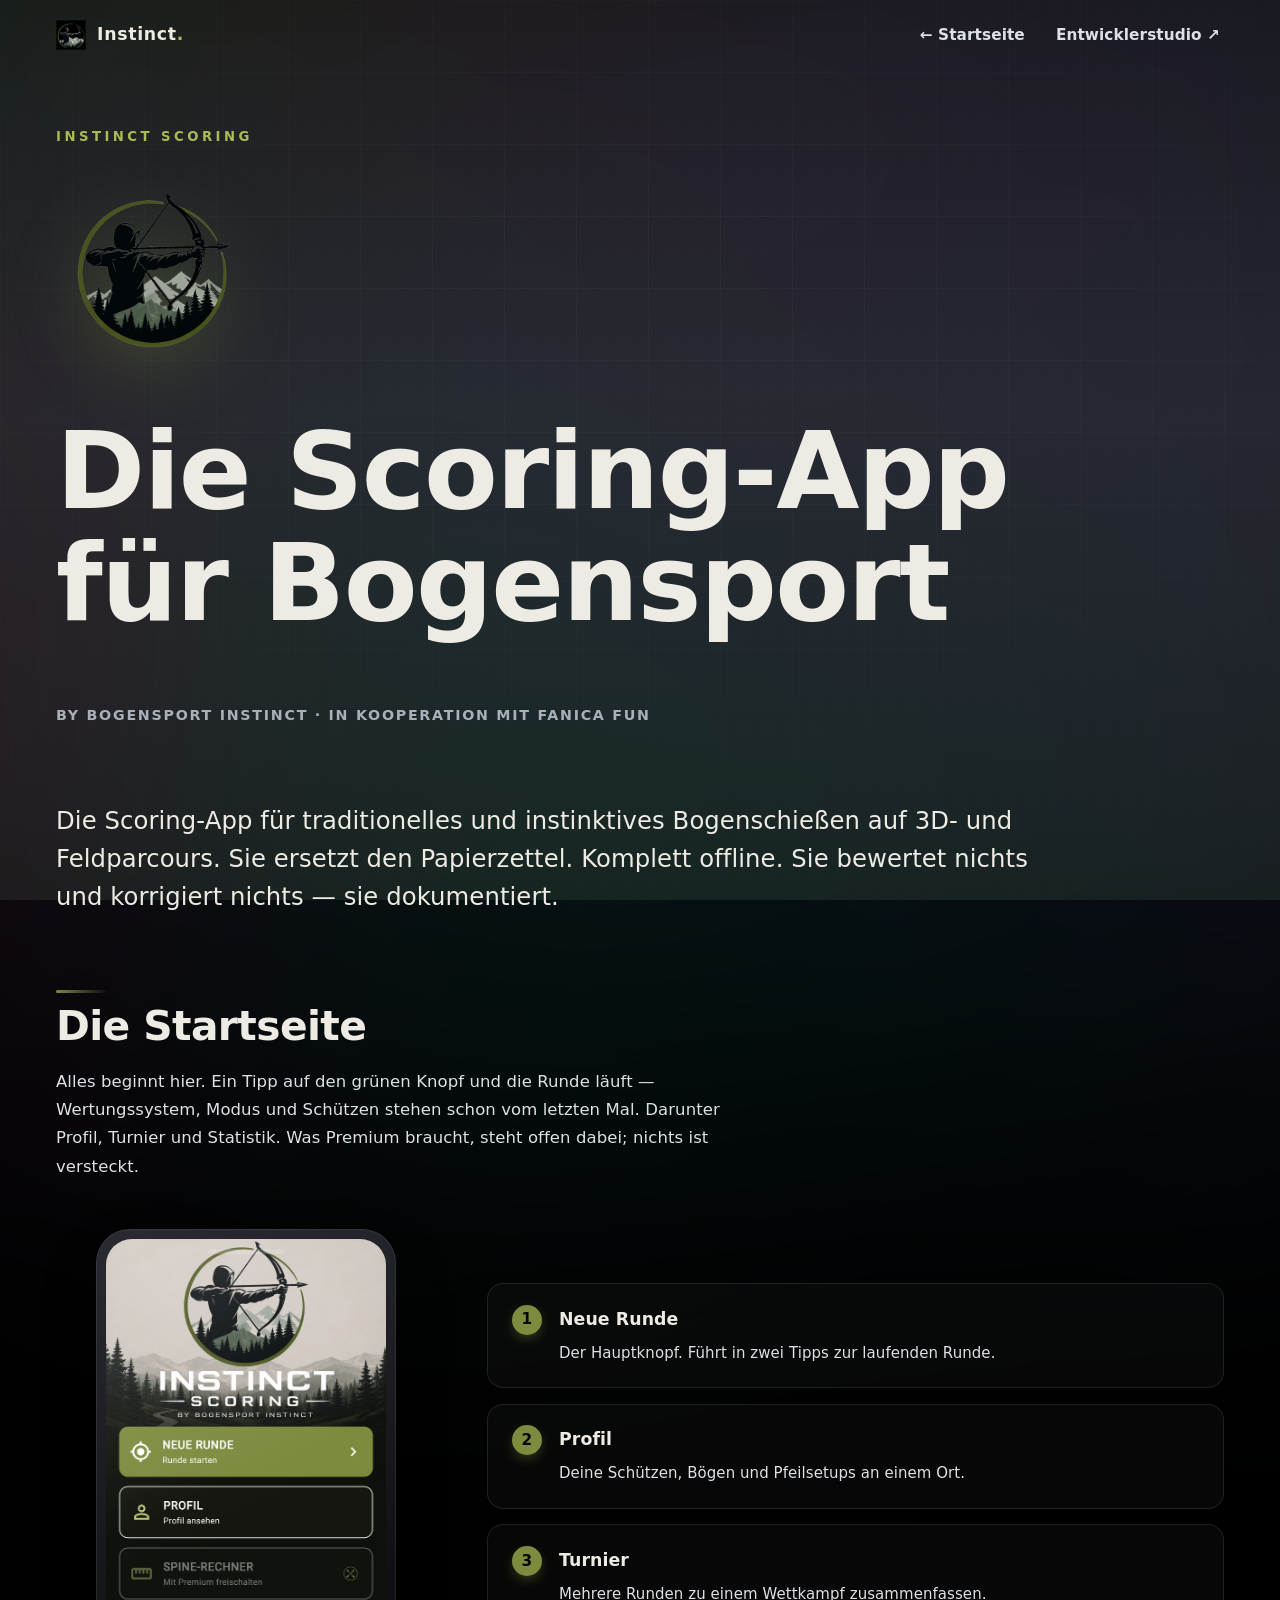
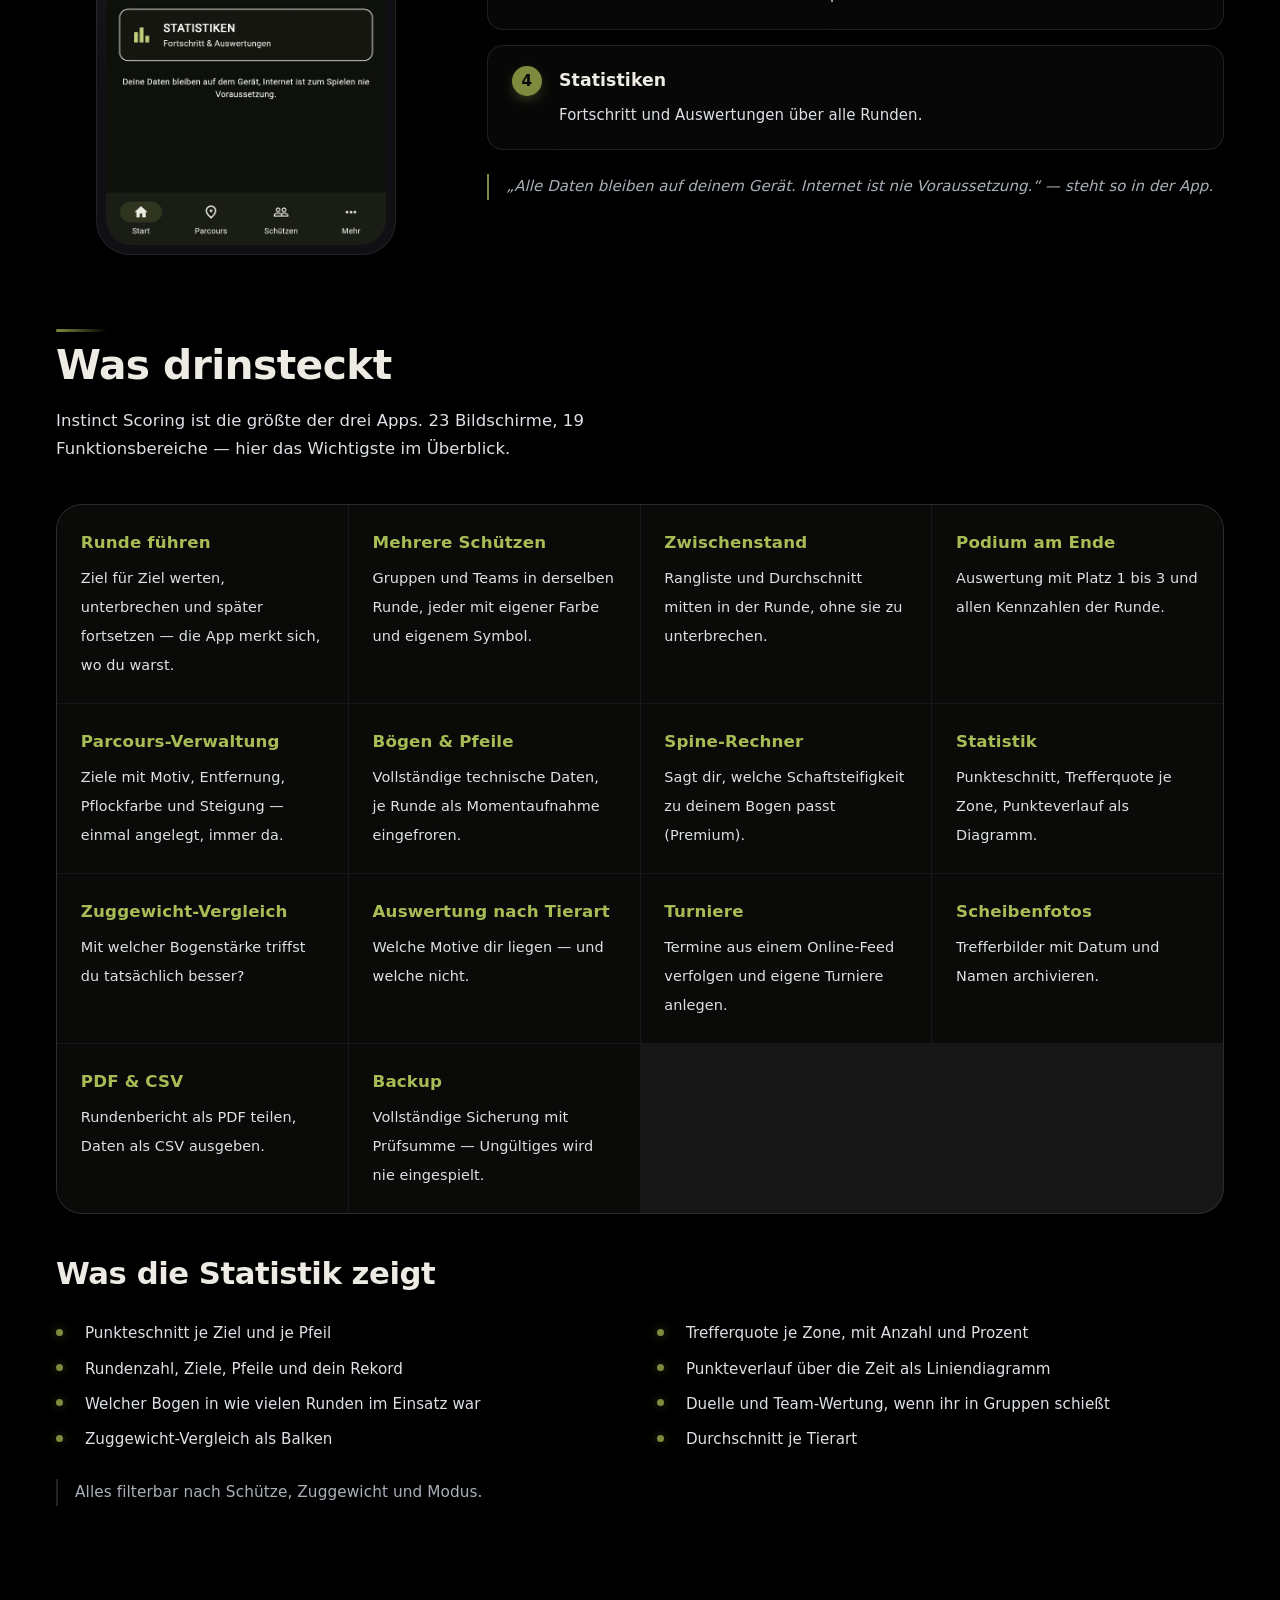
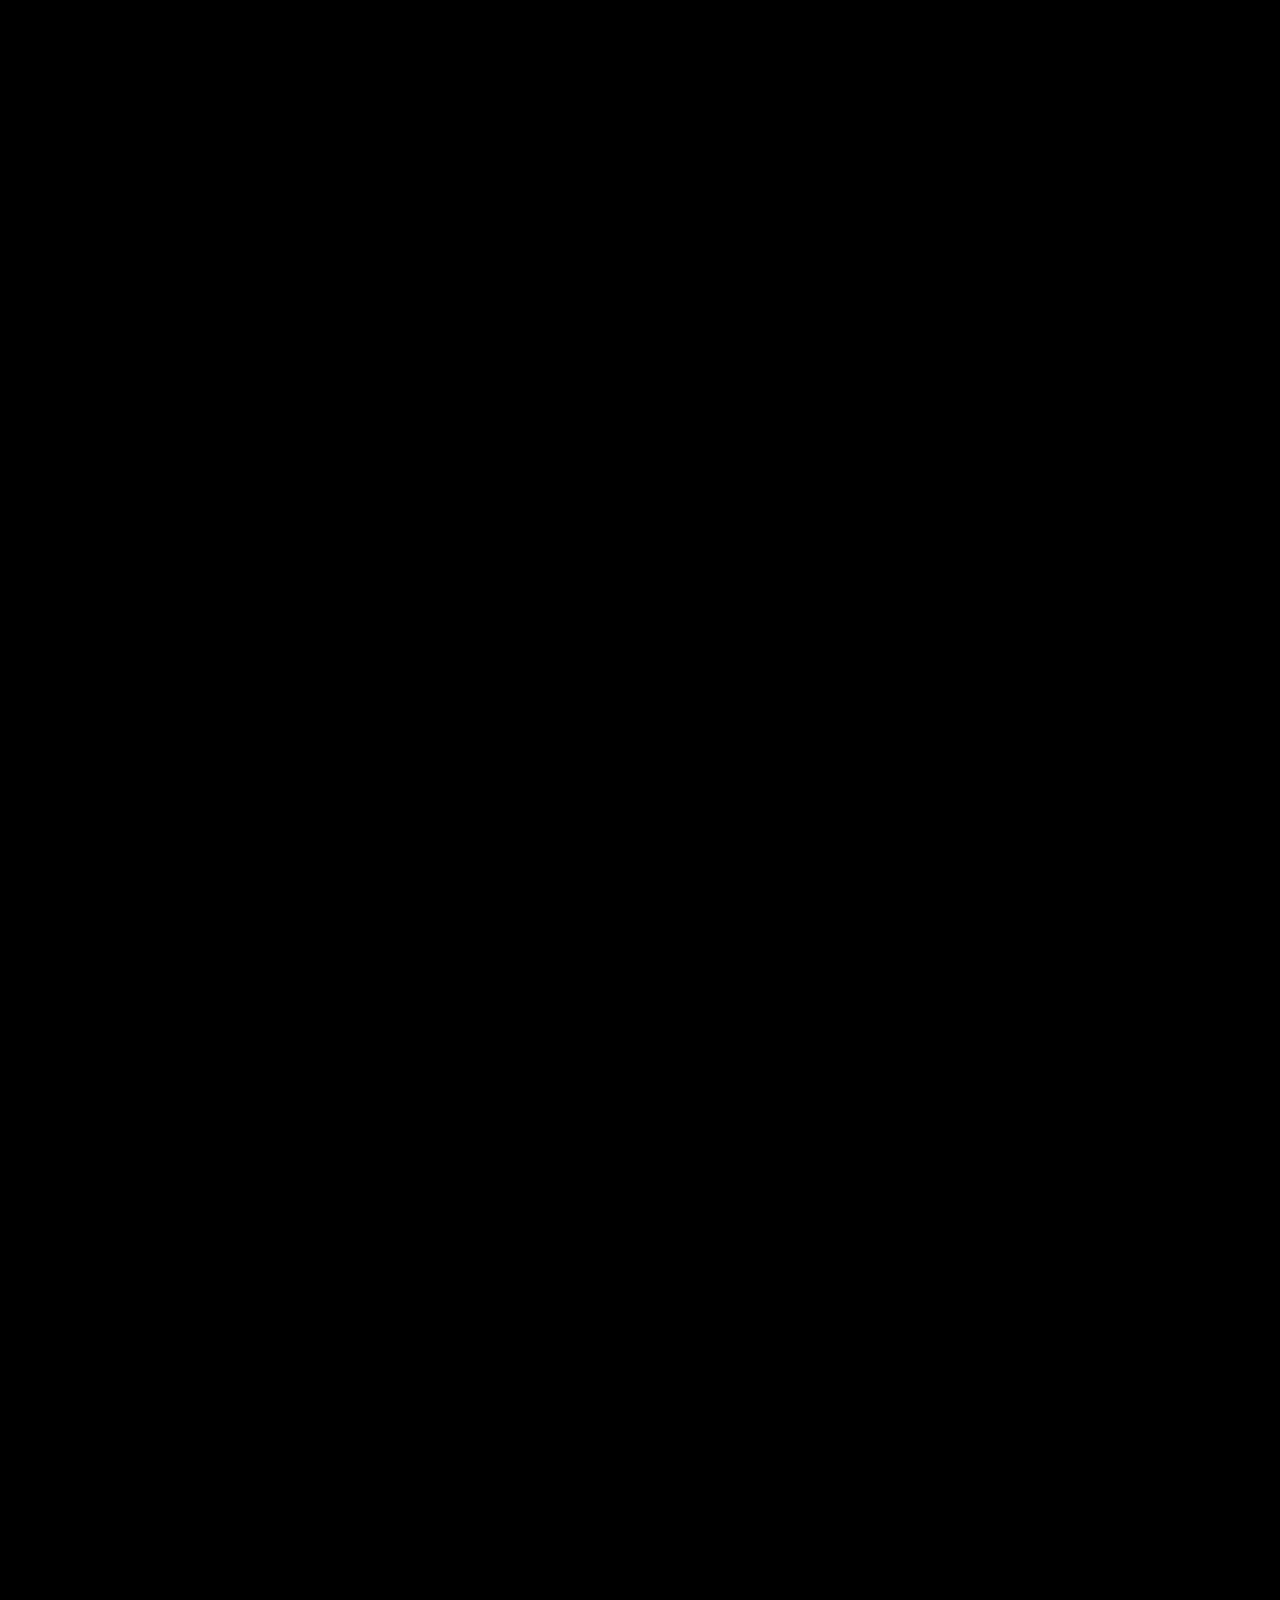
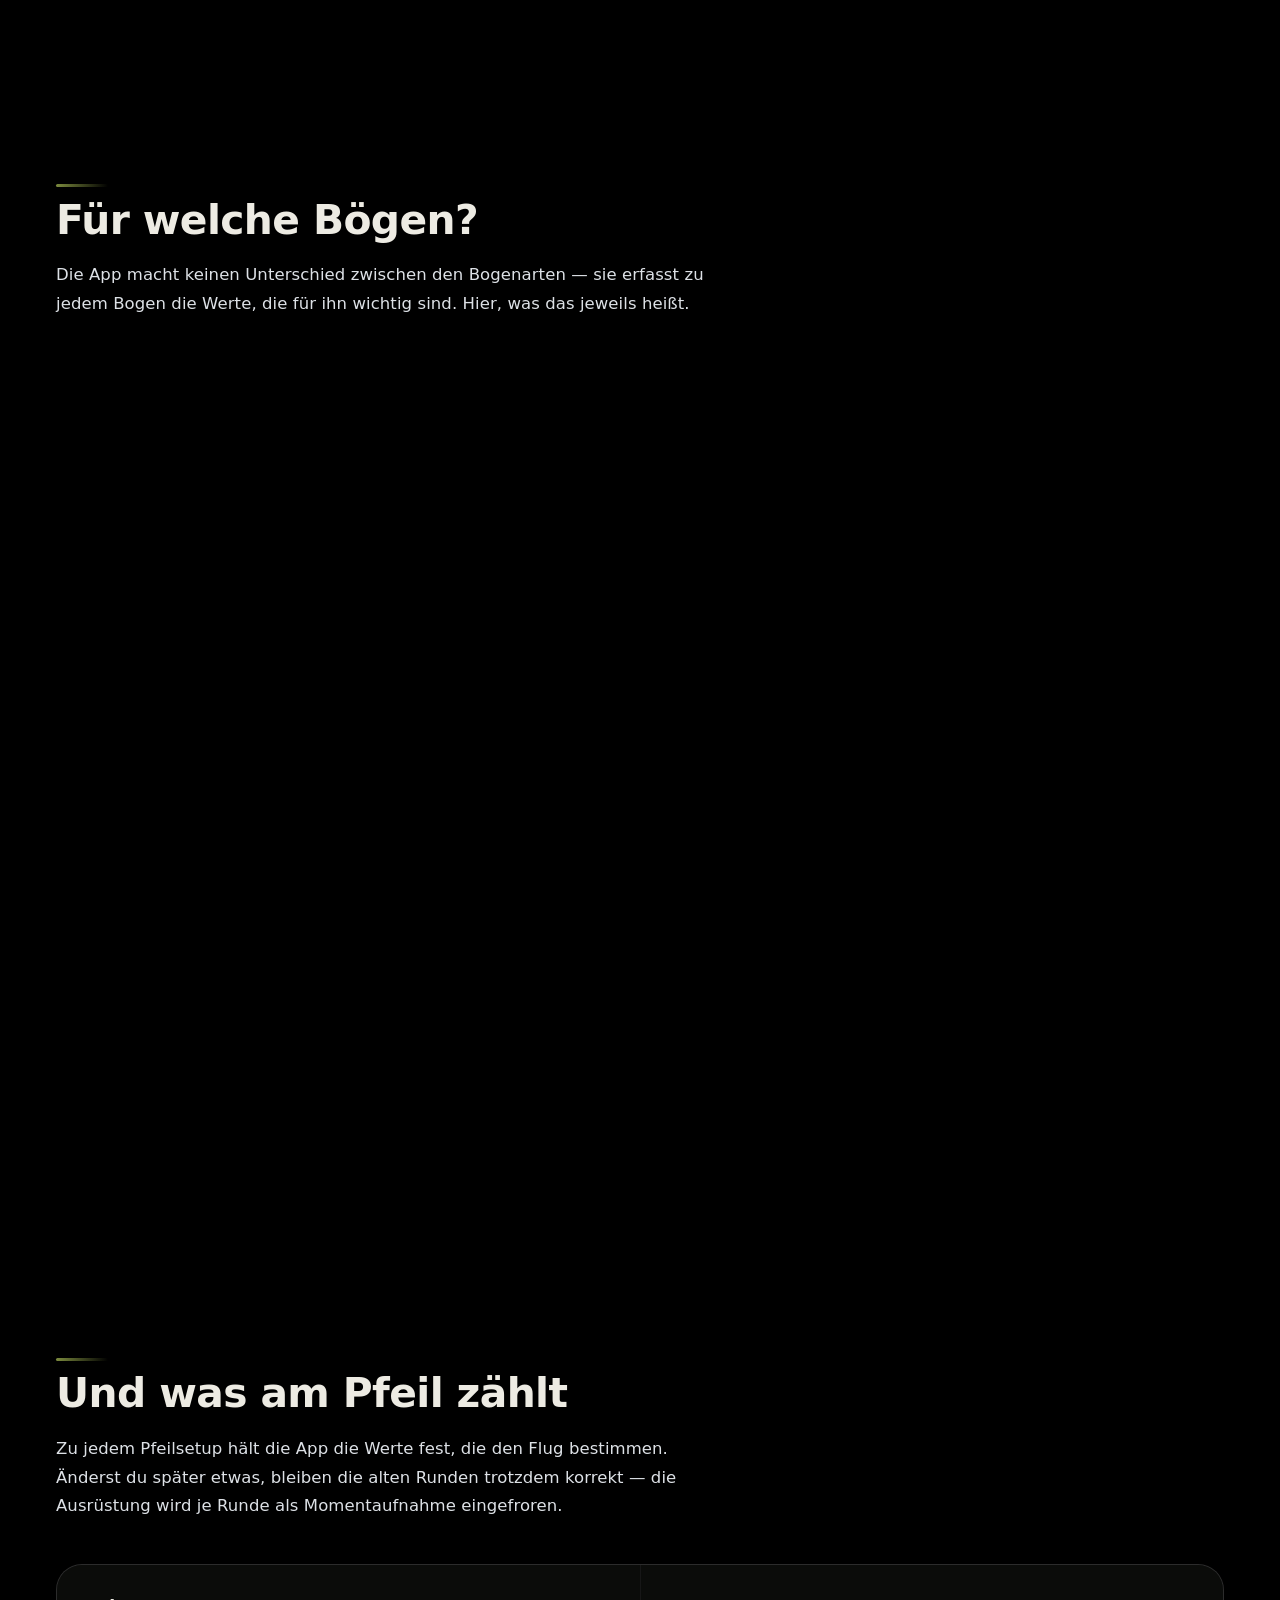
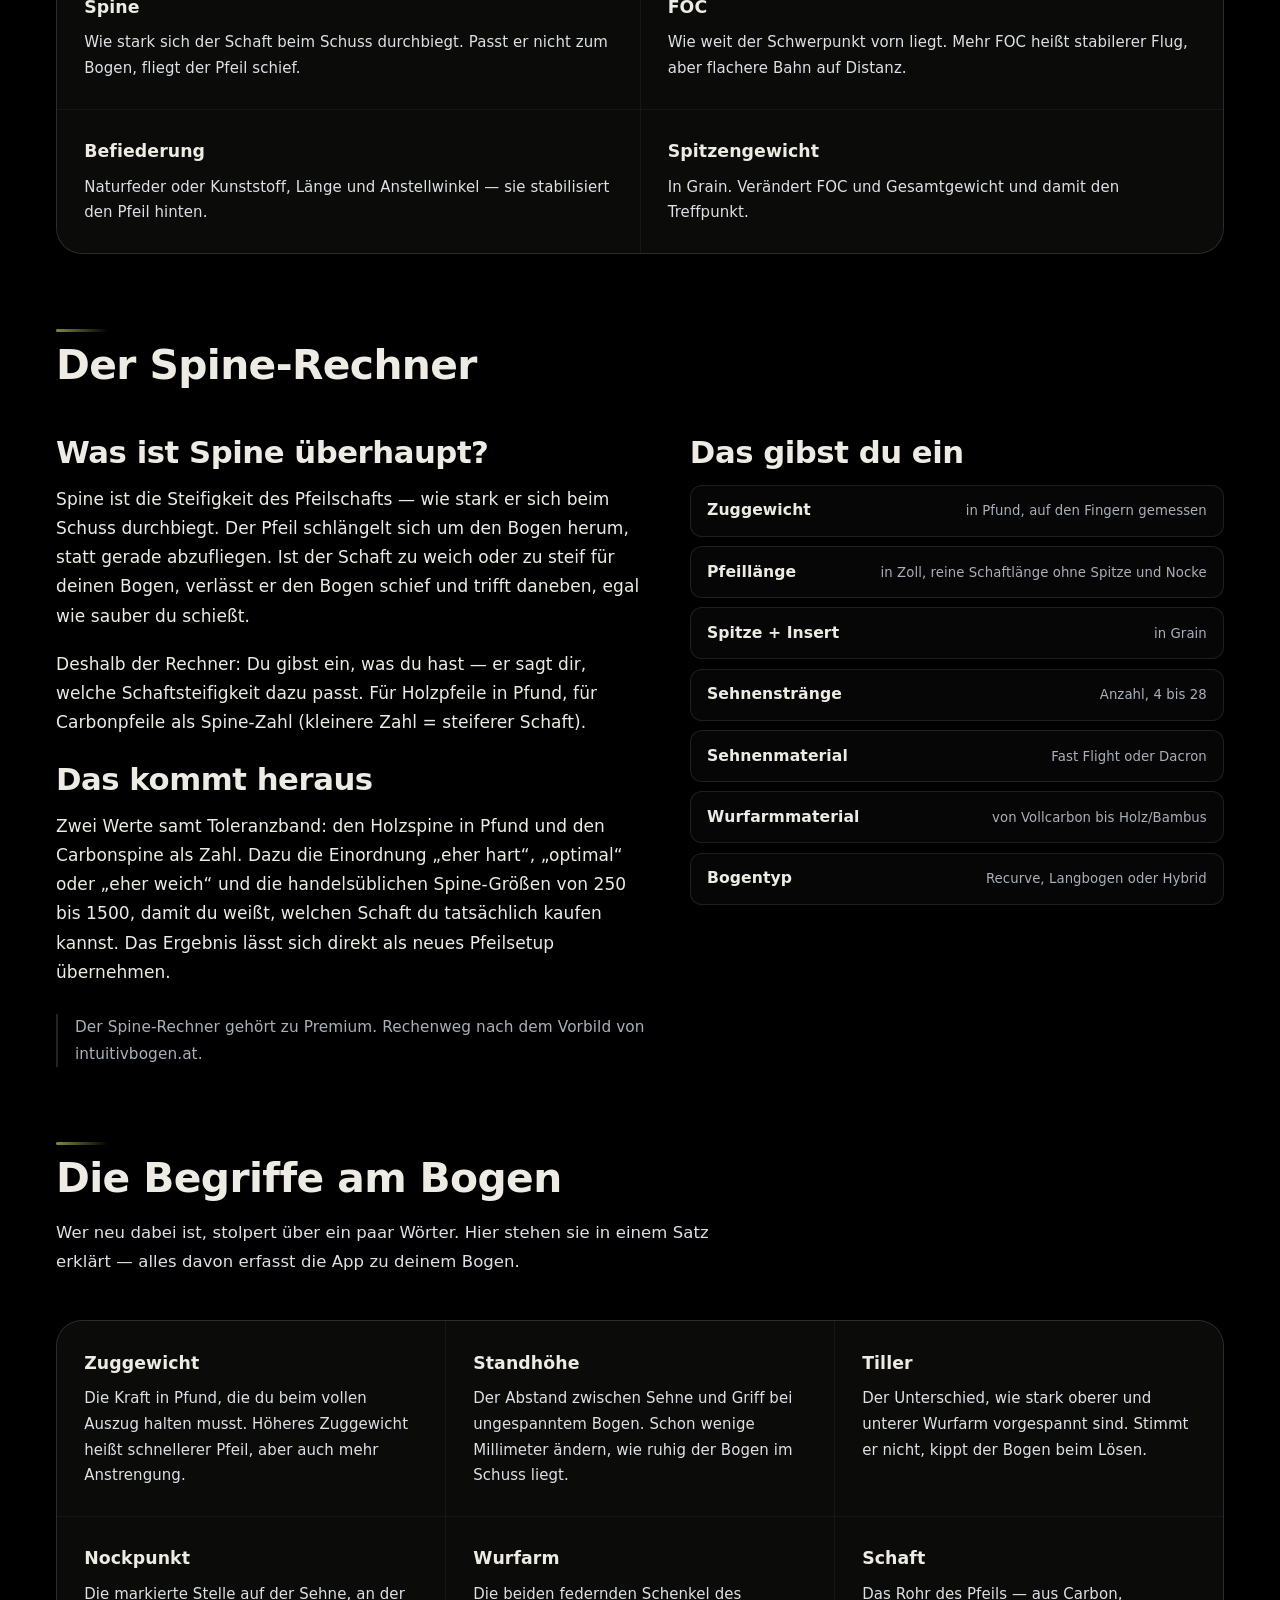
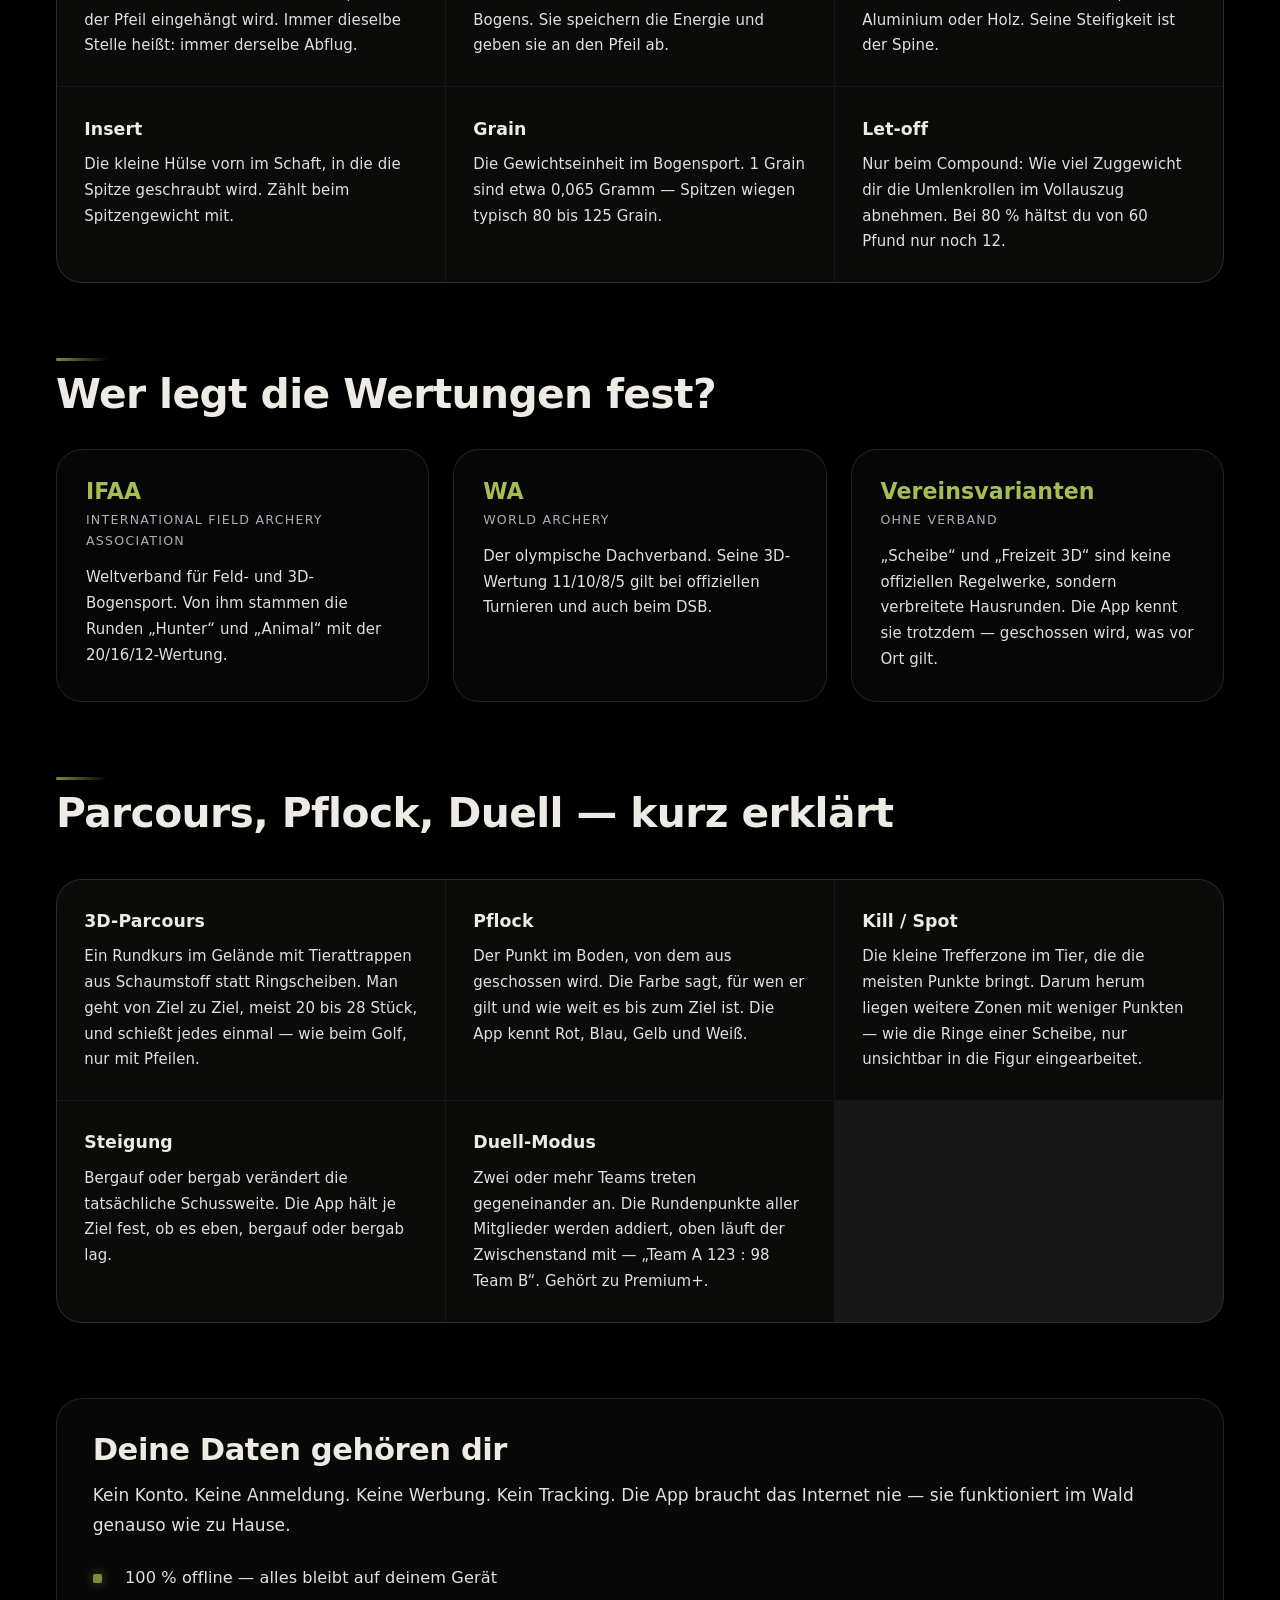
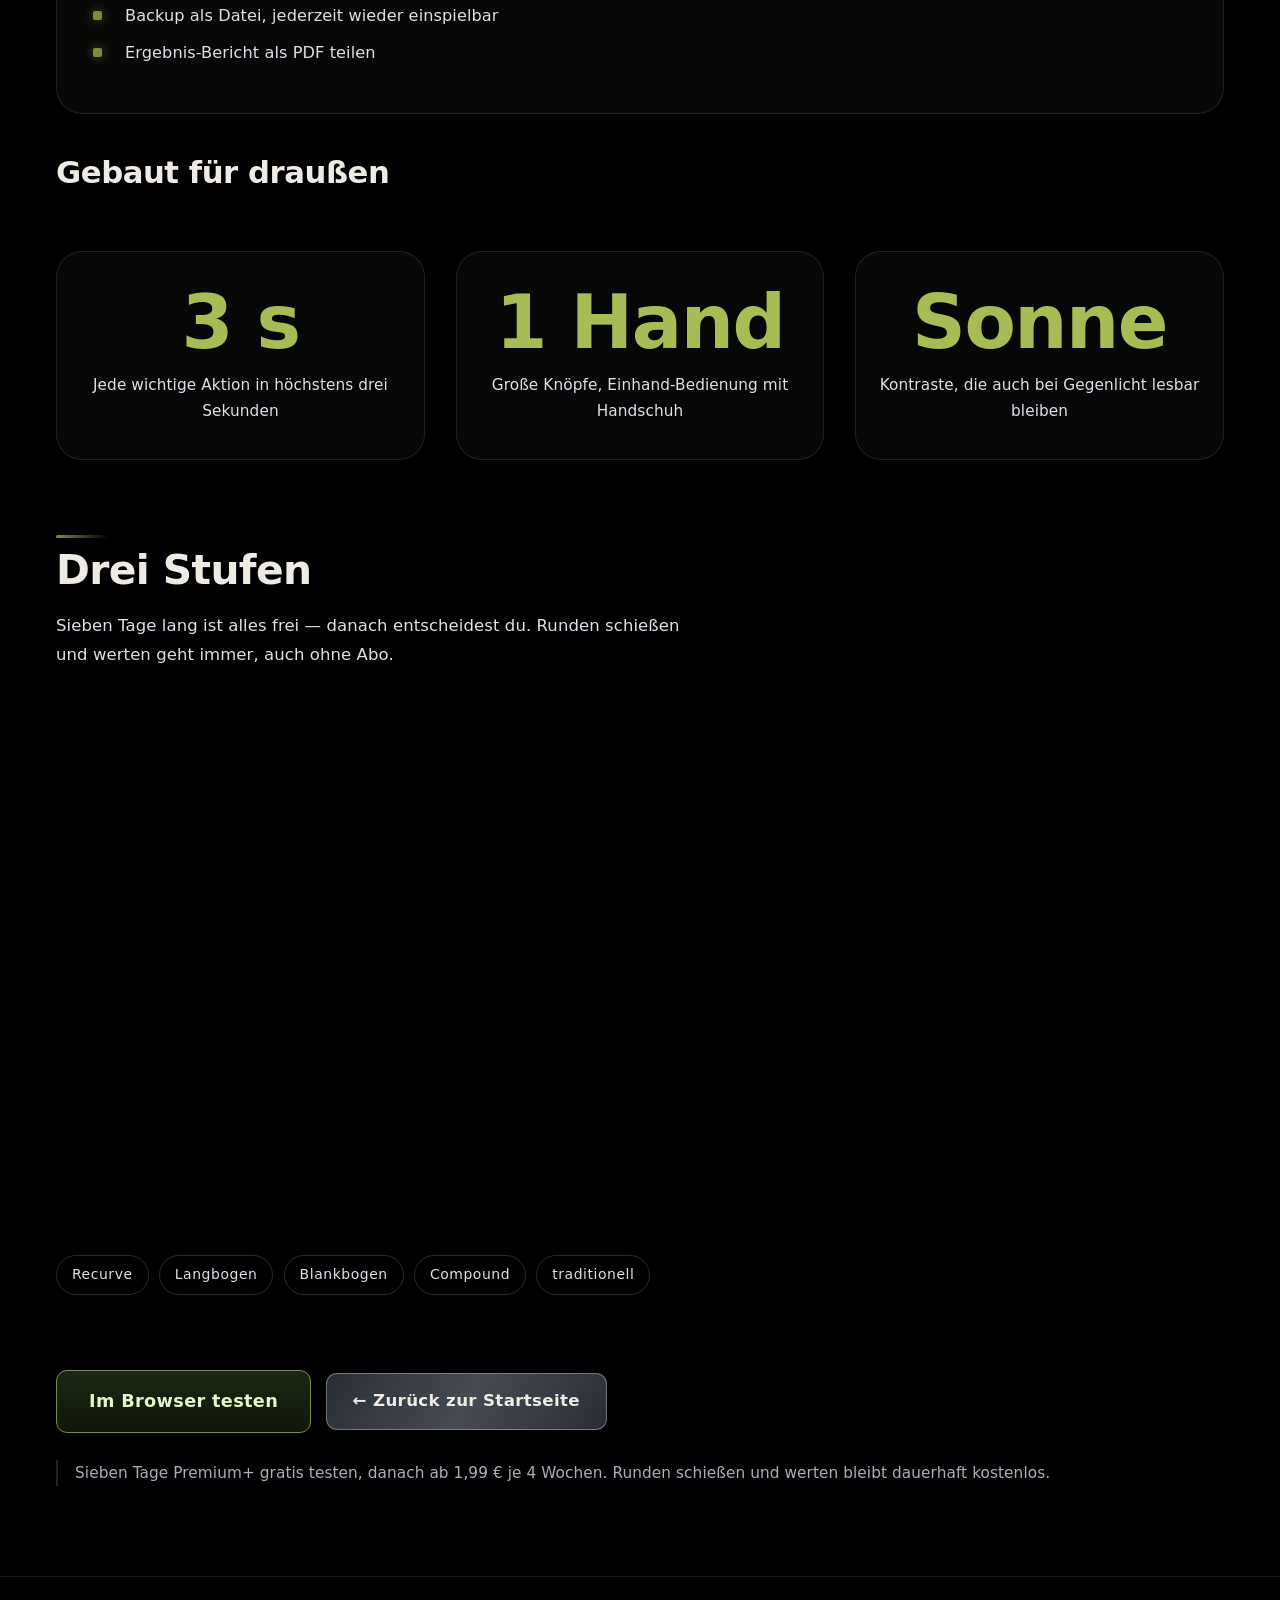
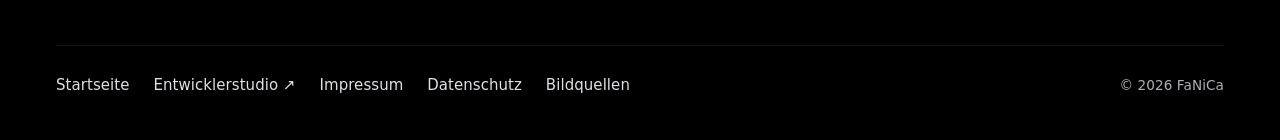
==== details.html @ 0347d123 "Eigenstaendige Webseite fuer Instinct Scoring Inhalte 1:1 aus der Entwickler-Website (Projekte\Webse" ====
<!DOCTYPE html>
<html lang="de">
<head>
<meta charset="utf-8">
<meta name="viewport" content="width=device-width, initial-scale=1">
<title>Instinct Scoring im Detail — Bögen, Spine-Rechner, Wertungen</title>
<meta name="description" content="Alles über Instinct Scoring: vier Bogenarten erklärt, der Spine-Rechner, das Glossar der Bogen-Begriffe, Wertungssysteme und die drei Preisstufen.">
<meta name="theme-color" content="#07070A">
<meta name="color-scheme" content="dark">
<link rel="icon" href="bilder/marke/favicon.svg" type="image/svg+xml">
<link rel="stylesheet" href="style.css">
</head>
<body data-kapitel="instinct">

<a class="sprunglink" href="#inhalt">Zum Inhalt springen</a>

<div class="kulisse" aria-hidden="true"
     style="background:linear-gradient(180deg,#0E100E,#1A1C1A 46%,#10140F)"></div>
<div class="hologramm" aria-hidden="true"></div>
<div class="gitter" aria-hidden="true"></div>
<div class="koerner" aria-hidden="true"></div>

<header class="kopf fest">
 <div class="kopf-innen">
  <a class="kopf-marke" href="index.html">
    <img src="bilder/marke/icon-instinct.webp" alt="" width="30" height="30">
    <span>Instinct<b>.</b></span>
  </a>
  <nav class="kopf-nav" aria-label="Navigation">
    <a href="index.html">← Startseite</a>
    <a href="https://alonepard10501.github.io/fanica/" rel="noopener">Entwicklerstudio ↗</a>
  </nav>
 </div>
</header>

<main id="inhalt" class="unterseite">
  <div class="huelle">

    <div class="kapitelkopf">
      <p class="kennung">Instinct Scoring</p>
      <div class="logo-paar">
        <img class="kapitel-logo" src="bilder/marke/logo-instinct.webp"
             alt="Instinct Scoring — Logo" width="260" height="260">
      </div>
      <h1>Die Scoring-App für Bogensport</h1>
      <p class="kooperationszeile" data-t="instinct.kooperation"></p>
    </div>

    <p class="gross" style="max-width:64ch" data-t="instinct.positionierung"></p>

    <!-- ---------- Die Startseite der App ---------- -->
    <section class="unter-block">
      <h2 data-t="instinct.startTitel">Die Startseite</h2>
      <p class="leise" style="max-width:64ch" data-t="instinct.startText"></p>
      <div class="startseite">
        <div class="startseite-bild">
          <div class="handy" data-neigen>
            <img src="bilder/instinct/start.webp"
                 srcset="bilder/instinct/start.webp 1x, bilder/instinct/start@2x.webp 2x"
                 width="300" height="649" loading="lazy" decoding="async"
                 data-t="instinct.bildStart2Alt" data-t-attr="alt" alt="">
            <div class="handy-glanz" aria-hidden="true"></div>
          </div>
        </div>
        <div class="startseite-text">
          <ol class="startpunkte" id="instinct-start-punkte"></ol>
          <p class="startzeile" data-t="instinct.startZeile"></p>
        </div>
      </div>
    </section>

    <!-- ---------- Funktionsumfang ---------- -->
    <section class="unter-block">
      <h2 data-t="instinct.umfangTitel">Was drinsteckt</h2>
      <p class="leise" style="max-width:64ch" data-t="instinct.umfangText"></p>
      <div class="funktionen" id="instinct-umfang-liste"></div>
      <h3 style="margin-top:clamp(1.8rem,3.4vw,2.6rem)"
          data-t="instinct.umfangAnzeigenTitel"></h3>
      <ul class="anzeigen" id="instinct-umfang-anzeigen"></ul>
      <p class="preis" data-t="instinct.umfangFilter"></p>
    </section>

    <!-- ---------- Funktionsblöcke ---------- -->
    <section class="unter-block">
      <div id="instinct-bloecke"></div>
    </section>

    <!-- ---------- Bogenarten (auf dem Handy klappbar) ---------- -->
    <section class="unter-block">
      <h2 data-t="instinct.boegenTitel">Für welche Bögen?</h2>
      <p class="leise" style="max-width:62ch" data-t="instinct.boegenText"></p>
      <div class="boegen" id="instinct-boegen"></div>
    </section>

    <!-- ---------- Pfeil-Begriffe ---------- -->
    <section class="unter-block">
      <h2 data-t="instinct.pfeileTitel">Und was am Pfeil zählt</h2>
      <p class="leise" style="max-width:62ch" data-t="instinct.pfeileText"></p>
      <div class="begriffe zwei" id="instinct-pfeile"></div>
    </section>

    <!-- ---------- Spine-Rechner ---------- -->
    <section class="unter-block">
      <h2 data-t="instinct.spineTitel">Der Spine-Rechner</h2>
      <div class="spine">
        <div>
          <h3 data-t="instinct.spineFrage">Was ist Spine überhaupt?</h3>
          <p data-t="instinct.spineAntwort"></p>
          <p data-t="instinct.spineWarum"></p>
          <h3 style="margin-top:1.6rem" data-t="instinct.spineErgebnisTitel"></h3>
          <p data-t="instinct.spineErgebnis"></p>
          <p class="preis" data-t="instinct.spineHinweis"></p>
        </div>
        <div>
          <h3 data-t="instinct.spineEingabeTitel">Das gibst du ein</h3>
          <div class="spine-felder" id="instinct-spine-felder"></div>
        </div>
      </div>
    </section>

    <!-- ---------- Glossar ---------- -->
    <section class="unter-block">
      <h2 data-t="instinct.glossarTitel">Die Begriffe am Bogen</h2>
      <p class="leise" style="max-width:64ch" data-t="instinct.glossarText"></p>
      <div class="begriffe drei" id="instinct-glossar"></div>
    </section>

    <!-- ---------- Verbände ---------- -->
    <section class="unter-block">
      <h2 data-t="instinct.verbaendeTitel">Wer legt die Wertungen fest?</h2>
      <div class="verbaende" id="instinct-verbaende"></div>
    </section>

    <!-- ---------- Parcours-Begriffe ---------- -->
    <section class="unter-block">
      <h2 data-t="instinct.parcoursTitel">Parcours, Pflock, Duell</h2>
      <div class="begriffe drei" id="instinct-begriffe"></div>
    </section>

    <!-- ---------- Daten + Versprechen ---------- -->
    <section class="unter-block">
      <div class="karte">
        <h2 style="font-size:clamp(1.3rem,2.6vw,1.8rem)"
            data-t="instinct.datenTitel">Deine Daten gehören dir</h2>
        <p data-t="instinct.datenText"></p>
        <ul class="liste" id="instinct-daten"></ul>
      </div>
      <h3 style="margin-top:clamp(1.8rem,3.4vw,2.6rem)"
          data-t="instinct.versprechenTitel">Gebaut für draußen</h3>
      <div class="zahlen" id="instinct-versprechen"></div>
    </section>

    <!-- ---------- Preisstufen ---------- -->
    <section class="unter-block">
      <h2 data-t="instinct.stufenTitel">Drei Stufen</h2>
      <p class="leise" style="max-width:60ch" data-t="instinct.stufenText"></p>
      <div class="stufen" id="instinct-stufen"></div>
      <div class="marken" id="instinct-zielgruppe" style="margin-top:1.8rem"></div>
    </section>

    <!-- ---------- Aktion ---------- -->
    <section class="unter-block">
      <div class="aktionen">
        <a class="nbtn b-grass gross-knopf"
           href="https://alonepard10501.github.io/instinct-scoring/"
           target="_blank" rel="noopener">
          <span data-t="aktion.browser">Im Browser testen</span></a>
        <a class="nbtn b-scratch" href="index.html">
          <span data-t="zurueckKnopf">← Zurück zur Startseite</span></a>
      </div>
      <p class="preis" data-t="instinct.preis"></p>
    </section>

  </div>
</main>

<footer class="fuss">
  <div class="huelle">
    <div class="fuss-unten">
      <nav class="fuss-links" aria-label="Rechtliches">
        <a href="index.html">Startseite</a>
        <a href="https://alonepard10501.github.io/fanica/" rel="noopener">Entwicklerstudio ↗</a>
        <a href="impressum.html" data-t="fuss.impressum">Impressum</a>
        <a href="datenschutz.html" data-t="fuss.datenschutz">Datenschutz</a>
        <a href="bildquellen.html" data-t="fuss.bildquellen">Bildquellen</a>
      </nav>
      <span>© <span id="jahr">2026</span> FaNiCa</span>
    </div>
  </div>
</footer>

<script src="texte.js"></script>
<script src="inhalte.js"></script>
<script src="app.js"></script>
</body>
</html>
---- style.css ----
/* ============================================================
   FaNiCa — Entwickler-Website
   Dunkelmodus ist der einzige Modus. Reines CSS, kein Framework.
   ============================================================ */

:root {
  /* --- Grundfarben (Intro / Abschluss) --- */
  --schwarz:        #07070A;
  --schwarz-tief:   #000000;
  --anthrazit:      #14141A;
  --creme:          #EDEBE3;
  --grau:           #9AA0A6;
  --grau-hell:      #C6CBD1;

  /* --- FaNiCa-Rot --- */
  --rot:            #E4192B;
  --rot-hell:       #FF4257;
  --rot-tief:       #7A0C16;

  /* --- Instinct Scoring: Oliv / Waldnacht --- */
  --oliv:           #7C8B3E;
  --oliv-tief:      #6B7A3A;
  --oliv-hell:      #A7BC55;
  --waldgruen:      #3E4A2E;
  --wald-anthrazit: #1A1C1A;
  --wald-tief:      #0E100E;

  /* --- NeonPunkt --- */
  --neon-gruen:     #39FF14;
  --neon-pink:      #FF10F0;
  --neon-cyan:      #00FFFF;
  --neon-gelb:      #FFFF00;

  /* --- FaNiCa Fun: Neon-Zweitfarben --- */
  --tuerkis:        #22D3EE;
  --violett:        #A855F7;
  --gelb:           #FACC15;

  /* --- Aktive Kapitelfarbe: wird per JS umgeschaltet --- */
  --akzent:         var(--rot);
  --akzent-hell:    var(--rot-hell);
  --grund:          var(--schwarz);

  /* --- Maße --- */
  --breite:         1180px;
  --breite-schmal:  760px;
  --rand:           clamp(20px, 5vw, 56px);
  --radius:         16px;
  --radius-gross:   26px;

  /* --- Schrift: nur Systemschriften, nichts von fremden Servern --- */
  --schrift-kopf:   "Saira", "Rajdhani", "Bahnschrift", "DIN Alternate",
                    "Segoe UI Semibold", "Roboto Condensed", system-ui, sans-serif;
  --schrift-text:   "Montserrat", "Segoe UI", system-ui, -apple-system,
                    "Helvetica Neue", Arial, sans-serif;

  /* --- Übergänge --- */
  --weich:          cubic-bezier(.22,.61,.36,1);
}

/* ------------------------------------------------------------ Reset */
*, *::before, *::after { box-sizing: border-box; }

html {
  scroll-behavior: smooth;
  -webkit-text-size-adjust: 100%;
  /* Diese Größe ist die rem-Basis der ganzen Seite. Auf großen
     Bildschirmen wird sie weiter unten hochgesetzt — dadurch wachsen
     ALLE rem- und clamp()-Werte mit, nicht nur der Fließtext. */
  font-size: 16px;
}

body {
  margin: 0;
  background: var(--schwarz-tief);
  color: var(--creme);
  font-family: var(--schrift-text);
  font-size: 1rem;          /* folgt der html-Basis */
  line-height: 1.65;
  overflow-x: hidden;
  -webkit-font-smoothing: antialiased;
}

img { max-width: 100%; height: auto; display: block; }

a { color: var(--akzent-hell); text-decoration-thickness: 1px; text-underline-offset: 3px; }
a:hover { color: var(--creme); }

/* Sichtbarer Fokus — Pflicht für Tastaturbedienung */
:focus-visible {
  outline: 3px solid var(--akzent-hell);
  outline-offset: 3px;
  border-radius: 4px;
}

/* Sprung zum Inhalt */
.sprunglink {
  position: absolute; left: -9999px; top: 0; z-index: 999;
  background: var(--creme); color: #000; padding: 14px 22px;
  font-weight: 700; border-radius: 0 0 10px 0;
}
.sprunglink:focus { left: 0; }

/* ------------------------------------------------- Grundbausteine */
.huelle {
  width: min(100% - var(--rand) * 2, var(--breite));
  margin-inline: auto;
}
.huelle-schmal {
  width: min(100% - var(--rand) * 2, var(--breite-schmal));
  margin-inline: auto;
}

h1, h2, h3, h4 {
  font-family: var(--schrift-kopf);
  font-weight: 800;
  line-height: 1.04;
  letter-spacing: -0.015em;
  margin: 0 0 .5em;
  text-wrap: balance;
}

/* Die rem-Obergrenzen wachsen über die html-Basis mit (siehe unten,
   große Bildschirme) — deshalb dürfen die Deckel großzügig sein. */
h1 { font-size: clamp(2.6rem, 8.4vw, 6.4rem); }
h2 { font-size: clamp(2rem, 5.2vw, 4.4rem); }
h3 { font-size: clamp(1.3rem, 2.4vw, 2.1rem); }
h4 { font-size: clamp(1.05rem, 1.6vw, 1.4rem); }

p { margin: 0 0 1.1em; }
p:last-child { margin-bottom: 0; }

.gross     { font-size: clamp(1.1rem, 1.9vw, 1.6rem); line-height: 1.55; }
.leise     { color: var(--grau); }
.mittig    { text-align: center; }

/* Augenbraue / Kapitelkennung */
.kennung {
  font-family: var(--schrift-kopf);
  font-size: .78rem;
  font-weight: 700;
  letter-spacing: .26em;
  text-transform: uppercase;
  color: var(--akzent-hell);
  margin: 0 0 1.1rem;
  display: flex; align-items: center; gap: .8rem;
}
.kennung::after {
  content: ""; flex: 1; height: 1px; max-width: 90px;
  background: linear-gradient(90deg, var(--akzent), transparent);
}
.kennung.zentriert { justify-content: center; }
.kennung.zentriert::after { display: none; }

/* ------------------------------------------------------- Abschnitt */
.abschnitt {
  position: relative;
  padding: clamp(90px, 13vh, 170px) 0;
  isolation: isolate;
}

/* KAPITELFARBE FEST AM ABSCHNITT.
   Vorher hing sie allein am Scroll-Skript — ohne JavaScript (oder solange
   noch nicht gescrollt wurde) war das ganze Instinct-Kapitel rot statt oliv.
   Jetzt trägt jeder Abschnitt seine Farbe selbst; das Skript färbt nur noch
   Kopfzeile und Hintergrund weich mit. */
[data-kapitel="instinct"] {
  --akzent: var(--oliv);
  --akzent-hell: var(--oliv-hell);
}
[data-kapitel="neonpunkt"] {
  --akzent: var(--neon-gruen);
  --akzent-hell: #7BFF5C;
}
[data-kapitel="fanica"],
[data-kapitel="intro"],
[data-kapitel="ueber"],
[data-kapitel="schluss"] {
  --akzent: var(--rot);
  --akzent-hell: var(--rot-hell);
}
/* „Auf einen Blick" vergleicht ALLE DREI Apps — deshalb bekommt der
   Abschnitt bewusst KEINE App-Farbe (rot gehörte FaNiCa Fun allein und
   sah aus, als sei die Tabelle nur zu dieser einen App).
   Falk 31.07.: „welche App ist für dich hat noch die falschen Farben".
   Neutrales Silberweiß stellt die drei gleichberechtigt nebeneinander. */
[data-kapitel="vergleich"] {
  --akzent: #8E97A3;
  --akzent-hell: #D7DDE4;
}

/* Der Hintergrund jedes Kapitels — weicher Wechsel, kein harter Schnitt */
.kulisse {
  position: fixed;
  inset: 0;
  z-index: -2;
  background: var(--schwarz-tief);
  transition: background 1.1s var(--weich);
}

/* ============================================================
   HOLOGRAFISCHER HINTERGRUND (Falk 30.07.)
   Schlichtes Schwarz wirkte leer. Jetzt: schimmernde Lichtbrechung
   wie auf einer Hologramm-Folie — vier Ebenen übereinander,
   alle mit CSS erzeugt, kein einziges Bild.
   ============================================================ */

/* 1) Regenbogen-Schimmer: breite, sehr weiche Farbbänder, die langsam
      wandern. mix-blend-mode legt sie wie Öl auf Wasser über den Grund. */
.hologramm {
  position: fixed; inset: -20%; z-index: -2; pointer-events: none;
  opacity: .13;
  mix-blend-mode: screen;
  background:
    conic-gradient(from 210deg at 22% 28%,
      rgba(255,0,128,.55), rgba(0,229,255,.5)  16%,
      rgba(140,255,80,.42) 33%, rgba(255,214,0,.5) 50%,
      rgba(160,80,255,.55) 68%, rgba(0,255,200,.45) 84%,
      rgba(255,0,128,.55)),
    conic-gradient(from 20deg at 78% 72%,
      rgba(0,180,255,.4), rgba(255,60,120,.42) 25%,
      rgba(120,255,190,.35) 52%, rgba(190,120,255,.45) 76%,
      rgba(0,180,255,.4));
  filter: blur(min(150px, 19vw)) saturate(1.35);
  animation: hologramm-drift 42s var(--weich) infinite alternate;
  will-change: transform;
}

/* 2) Beugungsstreifen: schmale, schräge Regenbogenlinien wie auf einer
      Hologramm-Karte, wenn man sie kippt. */
.hologramm::before {
  content: ""; position: absolute; inset: 0;
  opacity: .28; mix-blend-mode: color-dodge;
  background: repeating-linear-gradient(112deg,
    transparent 0 22px,
    rgba(255,0,140,.10) 22px 26px,
    rgba(0,220,255,.11) 26px 30px,
    rgba(150,255,120,.08) 30px 34px,
    transparent 34px 58px);
  animation: hologramm-streifen 26s linear infinite;
}

/* 3) Lichtreflex: ein breiter Schein, der schräg über die Fläche zieht —
      das, was ein Hologramm im Licht macht. */
.hologramm::after {
  content: ""; position: absolute; inset: -30%;
  background: linear-gradient(104deg,
    transparent 38%,
    rgba(255,255,255,.05) 47%,
    rgba(255,255,255,.10) 50%,
    rgba(255,255,255,.05) 53%,
    transparent 62%);
  animation: hologramm-reflex 19s var(--weich) infinite;
}

/* 4) Gitternetz: kaum sichtbar, gibt der Fläche Tiefe und Technik-Anmutung */
.gitter {
  position: fixed; inset: 0; z-index: -2; pointer-events: none;
  opacity: .07;
  background-image:
    linear-gradient(rgba(255,255,255,.4) 1px, transparent 1px),
    linear-gradient(90deg, rgba(255,255,255,.4) 1px, transparent 1px);
  background-size: 72px 72px;
  /* Nach außen ausblenden, damit es nicht wie Millimeterpapier wirkt */
  -webkit-mask-image: radial-gradient(120% 90% at 50% 35%, #000 12%, transparent 72%);
          mask-image: radial-gradient(120% 90% at 50% 35%, #000 12%, transparent 72%);
}

@keyframes hologramm-drift {
  0%   { transform: translate3d(-3%, -2%, 0) rotate(0deg)   scale(1.05); }
  50%  { transform: translate3d( 2%,  3%, 0) rotate(4deg)   scale(1.16); }
  100% { transform: translate3d( 4%, -3%, 0) rotate(-3deg)  scale(1.09); }
}
@keyframes hologramm-streifen {
  from { background-position: 0 0; }
  to   { background-position: 340px 140px; }
}
@keyframes hologramm-reflex {
  0%, 100% { transform: translateX(-38%); opacity: 0; }
  42%      { opacity: 1; }
  58%      { opacity: 1; }
  99%      { transform: translateX(38%);  opacity: 0; }
}

/* Feines Rauschen über allem — nimmt dem Schwarz die Flachheit */
.koerner {
  position: fixed; inset: 0; z-index: -1; pointer-events: none;
  opacity: .05; mix-blend-mode: overlay;
  background-image:
    repeating-conic-gradient(#fff 0% 25%, transparent 0% 50%);
  background-size: 3px 3px;
}

/* ------------------------------------------- Licht-Ebenen je Kapitel */
.licht {
  position: absolute; inset: 0; z-index: -1;
  pointer-events: none; overflow: hidden;
}
.licht span {
  position: absolute;
  border-radius: 50%;
  filter: blur(min(90px, 14vw));
  opacity: .5;
  will-change: transform;
}

/* Intro: rotes Glühen, wandert langsam */
.licht-intro span:nth-child(1) {
  width: 62vw; height: 62vw; left: -14vw; top: -18vw;
  background: radial-gradient(circle, rgba(228,25,43,.5), transparent 68%);
  animation: wandern 26s var(--weich) infinite alternate;
}
.licht-intro span:nth-child(2) {
  width: 44vw; height: 44vw; right: -10vw; bottom: -14vw;
  background: radial-gradient(circle, rgba(122,12,22,.62), transparent 70%);
  animation: wandern 34s var(--weich) infinite alternate-reverse;
}

/* Instinct: olivfarbenes Licht von unten, Nebelschichten */
.licht-wald span:nth-child(1) {
  width: 120vw; height: 55vw; left: -10vw; bottom: -26vw;
  background: radial-gradient(ellipse, rgba(124,139,62,.46), transparent 66%);
  animation: wandern 32s var(--weich) infinite alternate;
}
.licht-wald span:nth-child(2) {
  width: 55vw; height: 55vw; right: -8vw; top: -12vw;
  background: radial-gradient(circle, rgba(62,74,46,.6), transparent 70%);
  animation: wandern 40s var(--weich) infinite alternate-reverse;
}

/* FaNiCa Fun: Lichtspuren laufen von rechts nach links */
.licht-spuren span:nth-child(1) {
  width: 70vw; height: 70vw; right: -20vw; top: -22vw;
  background: radial-gradient(circle, rgba(228,25,43,.42), transparent 68%);
  animation: wandern 28s var(--weich) infinite alternate;
}
.licht-spuren span:nth-child(2) {
  width: 46vw; height: 46vw; left: -12vw; bottom: -16vw;
  background: radial-gradient(circle, rgba(34,211,238,.24), transparent 70%);
  animation: wandern 36s var(--weich) infinite alternate-reverse;
}

/* NeonPunkt: nur ein einziger Leuchtpunkt, Farbe wechselt */
.licht-punkt span:nth-child(1) {
  width: 52vw; height: 52vw; left: 50%; top: 46%;
  transform: translate(-50%, -50%);
  background: radial-gradient(circle, rgba(57,255,20,.3), transparent 66%);
  transition: background 1.4s var(--weich);
  animation: atmen 9s ease-in-out infinite;
}

@keyframes wandern {
  from { transform: translate3d(0,0,0) scale(1); }
  to   { transform: translate3d(6vw, 5vh, 0) scale(1.16); }
}
@keyframes atmen {
  0%, 100% { transform: translate(-50%, -50%) scale(1); opacity: .46; }
  50%      { transform: translate(-50%, -50%) scale(1.14); opacity: .62; }
}

/* Laufende Lichtspuren im FaNiCa-Kapitel (statt Rennbildern) */
.spuren {
  position: absolute; inset: 0; z-index: -1;
  overflow: hidden; pointer-events: none; opacity: .5;
}
.spuren i {
  position: absolute; height: 1px; left: -30%;
  width: 30%;
  background: linear-gradient(90deg, transparent, var(--spurfarbe, var(--rot)), transparent);
  animation: spur linear infinite;
}
@keyframes spur {
  from { transform: translateX(-40vw); opacity: 0; }
  12%  { opacity: 1; }
  88%  { opacity: 1; }
  to   { transform: translateX(150vw); opacity: 0; }
}

/* ------------------------------------------------------------ Kopf */
.kopf {
  position: fixed; top: 0; left: 0; right: 0; z-index: 90;
  /* Der Balken selbst geht über die volle Breite (Hintergrund),
     sein INHALT bleibt im Raster — sonst reißt die Zeile auf 4K
     mit 3000 px zwischen Marke und Navigation auseinander. */
  display: grid; justify-items: stretch;
  padding: 14px var(--rand);
  background: rgba(7,7,10,0);
  backdrop-filter: blur(0px);
  transition: background .5s var(--weich), backdrop-filter .5s var(--weich),
              border-color .5s var(--weich);
  border-bottom: 1px solid transparent;
}
.kopf-innen {
  display: flex; align-items: center; justify-content: space-between;
  gap: 1rem;
  width: 100%; max-width: var(--breite);
  margin-inline: auto;
}
.kopf.fest {
  background: rgba(7,7,10,.82);
  backdrop-filter: blur(14px) saturate(1.3);
  border-bottom-color: rgba(255,255,255,.09);
}

/* Lesefortschritt — dünner Strich unter der Kopfzeile, färbt sich je Kapitel */
.fortschritt {
  position: fixed; top: 0; left: 0; z-index: 95;
  height: 3px; width: 100%;
  transform: scaleX(var(--anteil, 0)); transform-origin: left;
  /* Farbe kommt vom Skript (--kopf-akzent); ohne JS gilt der Rückfall. */
  background: linear-gradient(90deg,
    var(--kopf-akzent, var(--rot)),
    var(--kopf-akzent-hell, var(--rot-hell)));
  box-shadow: 0 0 14px -2px var(--kopf-akzent-hell, var(--rot-hell));
  transition: transform .12s linear, background .6s var(--weich);
  pointer-events: none;
}
.kopf-marke {
  display: flex; align-items: center; gap: .65rem;
  font-family: var(--schrift-kopf); font-weight: 800;
  font-size: 1.02rem; letter-spacing: .04em;
  color: var(--creme); text-decoration: none;
}
.kopf-marke img { width: 30px; height: 30px; object-fit: contain; }
.kopf-marke b {
  color: var(--kopf-akzent-hell, var(--rot-hell));
  transition: color .5s var(--weich);
}

.kopf-nav { display: flex; align-items: center; gap: clamp(.5rem, 1.8vw, 1.7rem); }
.kopf-nav a {
  color: var(--grau-hell); text-decoration: none;
  font-size: .9rem; font-weight: 600;
  padding: 8px 4px; position: relative;
  transition: color .3s;
}
.kopf-nav a::after {
  content: ""; position: absolute; left: 4px; right: 4px; bottom: 2px;
  height: 2px; background: var(--kopf-akzent, var(--rot)); border-radius: 2px;
  transform: scaleX(0); transform-origin: left;
  transition: transform .35s var(--weich);
}
.kopf-nav a:hover, .kopf-nav a:focus-visible { color: var(--creme); }
.kopf-nav a:hover::after { transform: scaleX(1); }

/* Auf dem Handy bleiben ALLE Punkte erreichbar — vorher waren sie
   ausgeblendet und es gab keinen Ersatz. Jetzt nur kürzer und enger. */
@media (max-width: 640px) {
  .kopf { padding: 10px 14px; gap: .4rem; }
  .kopf-nav { gap: .55rem; }
  .kopf-nav a { font-size: .78rem; padding: 8px 2px; }
  .kopf-marke span { font-size: .92rem; }
  .kopf-marke img { width: 26px; height: 26px; }
  .sprachknopf { padding: 5px 10px; font-size: .72rem; }
}
@media (max-width: 400px) {
  /* Die Wortmarke bleibt lesbar — nur kleiner. Ganz ausblenden ließ
     das Symbol allein stehen, damit war die Marke nicht mehr erkennbar. */
  .kopf-marke span { font-size: .82rem; }
  .kopf-marke img { width: 22px; height: 22px; }
  .kopf-nav a { font-size: .72rem; }
  .kopf-nav { gap: .42rem; }
}
/* 🔴 Diese Seite hat VIER Menüpunkte (die Entwickler-Website hat drei).
   Auf dem Handy brachen sie zweizeilig um und schoben sich über die
   Kooperationszeile darunter — auf 390 px war beides unlesbar.
   Lösung: Unter 700 px fallen die zwei reinen Sprungmarken weg
   („Die App" und „Preise" sind ohnehin nur ein Scroll entfernt).
   Es bleiben die zwei Ziele, die man NICHT durch Scrollen erreicht:
   die Detailseite und das Entwicklerstudio. */
@media (max-width: 700px) {
  .kopf-nav a[href="#app"],
  .kopf-nav a[href="#stufen"] { display: none; }
}

/* Unter ~345px passen drei Menüwörter nicht mehr nebeneinander —
   sie brachen zweizeilig um und kippten die ganze Zeile schief.
   Deshalb hier: nicht umbrechen lassen, dafür enger und kleiner. */
@media (max-width: 360px) {
  .kopf { padding: 8px 10px; }
  .kopf-innen { gap: .5rem; }
  .kopf-nav { gap: .34rem; flex-wrap: nowrap; }
  .kopf-nav a {
    font-size: .68rem; padding: 6px 1px;
    white-space: nowrap;
  }
  .kopf-marke span { font-size: .76rem; }
  .kopf-marke img { width: 20px; height: 20px; }
  .sprachknopf { padding: 4px 8px; font-size: .66rem; letter-spacing: .05em; }
}

.sprachknopf {
  background: transparent; color: var(--creme);
  border: 1px solid rgba(255,255,255,.24);
  border-radius: 999px; padding: 6px 14px;
  font-family: var(--schrift-kopf); font-weight: 700; font-size: .8rem;
  letter-spacing: .1em; cursor: pointer;
  transition: border-color .3s, background .3s, color .3s;
}
.sprachknopf:hover {
  border-color: var(--kopf-akzent, var(--rot));
  background: rgba(255,255,255,.06);
}

/* ------------------------------------------------------------ Hero */
.hero {
  min-height: 100svh;
  display: flex; flex-direction: column;
  align-items: center; justify-content: center;
  text-align: center;
  padding: 120px var(--rand) 60px;
  position: relative;
}
.hero-logo {
  /* Deckel grosszuegiger: bei 4K blieb das Logo sonst bei 330px stehen,
     waehrend Schrift und Raster mitwuchsen. */
  width: clamp(180px, 27vw, 460px);
  margin: 0 auto clamp(1.4rem, 4vw, 2.6rem);
  filter: drop-shadow(0 18px 50px rgba(228,25,43,.32));
  animation: auftauchen 1.1s var(--weich) both;
}
.hero h1 { margin-bottom: .28em; }
.hero h1 span { display: block; }
.hero h1 .zwei {
  background: linear-gradient(100deg, var(--rot-hell) 10%, var(--creme) 62%);
  -webkit-background-clip: text; background-clip: text;
  -webkit-text-fill-color: transparent; color: transparent;
}
.hero p.gross { max-width: 56ch; margin-inline: auto; color: var(--grau-hell); }

/* Ohne Titelzeile trägt dieser Satz den Hero allein — größer, heller,
   mittig. (Falk 30.07.) */
h1.hero-text,
.hero-text {
  /* Falk 30.07.: Schriftgröße wie vor dem Umbau (.gross) — nur zentriert.
     Das Element ist die H1 der Seite (Suchmaschinen/Screenreader brauchen
     genau eine), soll aber NICHT wie eine Überschrift aussehen. */
  font-size: clamp(1.1rem, 1.9vw, 1.6rem);
  line-height: 1.55;
  font-family: var(--schrift-text);
  font-weight: 400;
  color: var(--grau-hell) !important;
  max-width: 56ch !important;
  margin: clamp(.8rem, 2.4vw, 1.6rem) auto 0;
  text-align: center;
  text-wrap: balance;
}
.hero-text::after {           /* feiner Strich als Abschluss */
  content: ""; display: block;
  width: clamp(60px, 8vw, 110px); height: 3px;
  margin: clamp(1.4rem, 3vw, 2.2rem) auto 0;
  border-radius: 3px;
  background: linear-gradient(90deg, transparent, var(--akzent), transparent);
}

.hero-knoepfe {
  display: flex; flex-wrap: wrap; gap: .9rem;
  justify-content: center; margin-top: 2.4rem;
}

/* Marken-Punkte am unteren Rand */
.markenpunkte {
  display: flex; gap: clamp(1rem, 4vw, 2.6rem);
  justify-content: center;
  /* Abstand nach unten hält den Scroll-Hinweis frei — er sitzt absolut
     am unteren Rand und darf die Marken-Punkte nicht überlagern. */
  margin-top: clamp(2.4rem, 6vh, 4rem);
  margin-bottom: clamp(3.4rem, 7vh, 5rem);
  flex-wrap: wrap;
}
.markenpunkt {
  display: flex; flex-direction: column; align-items: center; gap: .7rem;
  background: none; border: 0; cursor: pointer;
  color: var(--grau); font-family: var(--schrift-text);
  font-size: .8rem; font-weight: 600; letter-spacing: .04em;
  padding: 8px 10px; border-radius: 12px;
  transition: color .3s, transform .3s var(--weich);
}
.markenpunkt i {
  width: 15px; height: 15px; border-radius: 50%;
  background: var(--pf); display: block;
  box-shadow: 0 0 0 0 var(--pf);
  transition: box-shadow .45s var(--weich), transform .35s var(--weich);
}
.markenpunkt:hover { color: var(--creme); transform: translateY(-4px); }
.markenpunkt:hover i { box-shadow: 0 0 26px 3px var(--pf); transform: scale(1.25); }

.scrollhinweis {
  position: absolute; bottom: 26px; left: 50%; transform: translateX(-50%);
  font-size: .68rem; letter-spacing: .28em; text-transform: uppercase;
  color: var(--grau); display: flex; flex-direction: column;
  align-items: center; gap: .55rem;
}
.scrollhinweis::after {
  content: ""; width: 1px; height: 34px;
  background: linear-gradient(180deg, var(--grau), transparent);
  animation: rutschen 2.4s ease-in-out infinite;
}
@keyframes rutschen {
  0%, 100% { opacity: .25; transform: scaleY(.55); transform-origin: top; }
  50%      { opacity: 1;   transform: scaleY(1);   transform-origin: top; }
}

@keyframes auftauchen {
  from { opacity: 0; transform: translateY(26px) scale(.97); }
  to   { opacity: 1; transform: none; }
}

/* ---------------------------------------------------------- Knöpfe */
.knopf {
  display: inline-flex; align-items: center; justify-content: center;
  gap: .6rem;
  padding: 15px 30px;
  font-family: var(--schrift-kopf); font-weight: 700;
  font-size: .96rem; letter-spacing: .045em;
  border-radius: 999px; border: 1px solid transparent;
  text-decoration: none; cursor: pointer;
  transition: transform .28s var(--weich), box-shadow .28s var(--weich),
              background .28s, border-color .28s, color .28s;
}
.knopf-voll {
  background: var(--akzent); color: #0A0A0C;
  box-shadow: 0 10px 34px -12px var(--akzent);
}
.knopf-voll:hover {
  transform: translateY(-3px);
  box-shadow: 0 18px 44px -12px var(--akzent);
  color: #0A0A0C;
}
.knopf-rand {
  background: rgba(255,255,255,.03); color: var(--creme);
  border-color: rgba(255,255,255,.26);
}
.knopf-rand:hover {
  transform: translateY(-3px);
  border-color: var(--akzent); background: rgba(255,255,255,.08);
  color: var(--creme);
}
.knopf-aus,
.knopf[aria-disabled="true"] {
  opacity: .42; cursor: not-allowed; pointer-events: none;
  filter: grayscale(1);
}

/* ------------------------------------------------------ Store-Reihe */
.aktionen {
  display: flex; flex-wrap: wrap; gap: .85rem;
  align-items: center; margin-top: 2rem;
}

/* Offizielle Store-Badges — Originalmaße, unverändert */
.badge {
  display: inline-flex; align-items: center; gap: .7rem;
  height: 54px; padding: 0 20px 0 17px;
  border-radius: 10px; text-decoration: none;
  background: #000; border: 1px solid rgba(255,255,255,.3);
  color: #fff; transition: transform .28s var(--weich), border-color .28s;
}
.badge:hover { transform: translateY(-3px); border-color: rgba(255,255,255,.6); color: #fff; }
.badge svg { width: 26px; height: 26px; flex: none; }
.badge-text { display: flex; flex-direction: column; line-height: 1.16; }
.badge-text small {
  font-size: .58rem; letter-spacing: .07em; text-transform: uppercase;
  opacity: .8;
}
.badge-text strong {
  font-family: var(--schrift-kopf); font-size: 1.02rem;
  font-weight: 700; letter-spacing: .01em;
}
.badge[aria-disabled="true"] {
  opacity: .4; pointer-events: none; filter: grayscale(1);
}

/* QR-Code */
.qr {
  display: flex; align-items: center; gap: 1.1rem;
  margin-top: 2rem; padding: 1.1rem 1.3rem;
  border: 1px solid rgba(255,255,255,.12); border-radius: var(--radius);
  background: rgba(255,255,255,.028); max-width: 420px;
}
.qr svg {
  width: 92px; height: 92px; flex: none;
  border-radius: 8px; background: #fff; padding: 6px;
}
.qr-text h4 { margin-bottom: .25em; font-size: 1rem; }
.qr-text p { font-size: .84rem; color: var(--grau); margin: 0; }

/* ------------------------------------------------- Kapitel-Titelkopf */
.kapitelkopf {
  display: flex; flex-direction: column; align-items: flex-start;
  gap: .4rem; margin-bottom: clamp(2.6rem, 6vw, 4.4rem);
}
.kapitelkopf.mitte { align-items: center; text-align: center; }

.kooperationszeile {
  font-size: .84rem; letter-spacing: .12em; text-transform: uppercase;
  color: var(--grau); font-weight: 600; margin: .2rem 0 0;
}

.kapitel-logo {
  width: clamp(120px, 17vw, 190px);
  margin-bottom: 1.4rem;
  filter: drop-shadow(0 12px 34px rgba(124,139,62,.34));
}

/* Claim TRACK. SCORE. IMPROVE. */
.claim {
  display: flex; flex-wrap: wrap; gap: clamp(.7rem, 2.4vw, 1.9rem);
  font-family: var(--schrift-kopf); font-weight: 800;
  font-size: clamp(1.7rem, 5.4vw, 3.6rem);
  letter-spacing: -.01em; margin: .4rem 0 1rem;
}
.claim span:nth-child(1) { color: var(--oliv-hell); }
.claim span:nth-child(2) { color: var(--creme); }
.claim span:nth-child(3) { color: var(--oliv); }

.zitat {
  border-left: 3px solid var(--akzent);
  padding: .3rem 0 .3rem 1.4rem;
  margin: 2.2rem 0;
  font-family: var(--schrift-kopf); font-weight: 600;
  font-size: clamp(1.15rem, 2.5vw, 1.72rem);
  line-height: 1.35; color: var(--creme);
  font-style: normal;
}

/* ------------------------------------------------------ Raster/Karten */
.raster {
  display: grid; gap: clamp(1.1rem, 2.6vw, 1.9rem);
}
.raster-2 { grid-template-columns: repeat(auto-fit, minmax(280px, 1fr)); }
.raster-3 { grid-template-columns: repeat(auto-fit, minmax(230px, 1fr)); }
.raster-4 { grid-template-columns: repeat(auto-fit, minmax(190px, 1fr)); }

.karte {
  position: relative; isolation: isolate;
  background: rgba(255,255,255,.032);
  border: 1px solid rgba(255,255,255,.1);
  border-radius: var(--radius-gross);
  padding: clamp(1.4rem, 3vw, 2.1rem);
  overflow: hidden;
  transition: border-color .4s var(--weich), background .4s var(--weich),
              transform .4s var(--weich), box-shadow .4s var(--weich);
}
/* Lichtschein, der dem Zeiger folgt (Position kommt aus app.js) */
.karte::before {
  content: ""; position: absolute; inset: -1px; z-index: -1;
  border-radius: inherit; pointer-events: none;
  opacity: 0; transition: opacity .45s var(--weich);
  background: radial-gradient(
    240px circle at var(--mx, 50%) var(--my, 50%),
    color-mix(in srgb, var(--akzent) 26%, transparent), transparent 62%);
}
.karte:hover::before { opacity: 1; }
.karte:hover {
  border-color: color-mix(in srgb, var(--akzent) 55%, transparent);
  background: rgba(255,255,255,.052);
  transform: translateY(-4px);
  box-shadow: 0 22px 50px -28px color-mix(in srgb, var(--akzent) 70%, transparent);
}
.karte h3, .karte h4 { color: var(--creme); }
.karte p { color: var(--grau-hell); }

.karten-nr {
  font-family: var(--schrift-kopf); font-weight: 800;
  font-size: .8rem; letter-spacing: .2em;
  color: var(--akzent-hell); margin-bottom: .9rem; display: block;
}

/* Funktionsblock: Text + Screenshot nebeneinander */
.block {
  display: grid; align-items: center;
  gap: clamp(1.8rem, 5vw, 4.4rem);
  grid-template-columns: 1fr;
  margin-bottom: clamp(3.4rem, 8vw, 6.5rem);
}
@media (min-width: 900px) {
  .block { grid-template-columns: 1.05fr .95fr; }
  .block.gedreht .block-text { order: 2; }
  .block.gedreht .block-bild { order: 1; }
}
.block:last-child { margin-bottom: 0; }

/* Blöcke ohne Screenshot: Text zweispaltig setzen, damit sie nicht als
   schmale Säule mit viel Leerraum daneben stehen. */
.block-ohne-bild { grid-template-columns: 1fr !important; }
.block-ohne-bild .block-text {
  border: 1px solid rgba(255,255,255,.1);
  border-radius: var(--radius-gross);
  background: rgba(255,255,255,.024);
  padding: clamp(1.5rem, 3.2vw, 2.4rem);
}
@media (min-width: 900px) {
  .block-ohne-bild .block-text {
    display: grid; grid-template-columns: 1fr 1fr;
    gap: 0 clamp(1.6rem, 3.4vw, 3rem);
    align-items: start;
    /* Kennung, Titel, Text stehen dicht untereinander in Spalte 1;
       die Aufzaehlung fuellt Spalte 2 ueber die volle Hoehe. */
    grid-template-rows: auto auto 1fr;
  }
  .block-ohne-bild .karten-nr { grid-column: 1; grid-row: 1; margin-bottom: .6rem; }
  .block-ohne-bild h3         { grid-column: 1; grid-row: 2; margin-bottom: .5em; }
  .block-ohne-bild > .block-text > p {
    grid-column: 1; grid-row: 3; margin: 0; align-self: start;
  }
  .block-ohne-bild .liste { grid-column: 2; grid-row: 1 / -1; margin-top: 0; }
}


.block-text h3 { margin-bottom: .55em; }
.block-text > p { color: var(--grau-hell); }

/* Aufzählung mit Haken statt Punkten */
.liste { list-style: none; padding: 0; margin: 1.5rem 0 0; }
.liste li {
  position: relative; padding-left: 1.9rem; margin-bottom: .72rem;
  color: var(--grau-hell); font-size: .95rem; line-height: 1.55;
}
.liste li::before {
  content: ""; position: absolute; left: 0; top: .52em;
  width: 9px; height: 9px; border-radius: 2px;
  background: var(--akzent);
  box-shadow: 0 0 12px -1px var(--akzent);
}

/* Handy-Rahmen um Screenshots — auf großen Schirmen deutlich größer,
   damit die 4K-Screenshots ihre Schärfe auch zeigen dürfen. */
.handy {
  position: relative; margin-inline: auto;
  max-width: 300px; width: 100%;
  border-radius: 34px; padding: 10px;
  background: linear-gradient(160deg, #2A2A32, #101014 62%);
  box-shadow:
    0 34px 70px -26px rgba(0,0,0,.92),
    0 0 0 1px rgba(255,255,255,.08) inset;
  /* 3D-Bühne für die Maus-Neigung */
  transform-style: preserve-3d;
  transition: transform .5s var(--weich), box-shadow .5s var(--weich);
  will-change: transform;
}
@media (min-width: 1600px) { .handy { max-width: 340px; } }
@media (min-width: 2200px) { .handy { max-width: 400px; border-radius: 42px; padding: 12px; } }
@media (min-width: 3000px) { .handy { max-width: 480px; border-radius: 50px; padding: 14px; } }

/* Reflex, der beim Neigen über das Glas wandert */
.handy::after {
  content: ""; position: absolute; inset: 10px;
  border-radius: 26px; pointer-events: none; z-index: 3;
  background: linear-gradient(
    var(--glanzwinkel, 155deg),
    rgba(255,255,255,.20) 0%,
    rgba(255,255,255,.05) 26%,
    transparent 52%);
  opacity: var(--glanzstaerke, .55);
  transition: opacity .5s var(--weich);
}
.handy:hover {
  box-shadow:
    0 44px 90px -26px rgba(0,0,0,.95),
    0 0 0 1px rgba(255,255,255,.16) inset,
    0 0 60px -18px color-mix(in srgb, var(--akzent) 55%, transparent);
}
.handy::before {
  content: ""; position: absolute; top: 20px; left: 50%;
  transform: translateX(-50%);
  width: 76px; height: 5px; border-radius: 4px;
  background: rgba(255,255,255,.16); z-index: 2;
}
.handy img {
  border-radius: 26px; width: 100%; display: block;
  background: #000;
}
.handy-glanz {
  position: absolute; inset: 10px; border-radius: 26px;
  pointer-events: none;
  background: linear-gradient(155deg, rgba(255,255,255,.13), transparent 42%);
}

/* Screenshot-Galerie (NeonPunkt) */
.galerie {
  display: grid; gap: clamp(.9rem, 2vw, 1.5rem);
  /* FESTE Spaltenzahl statt auto-fit: bei drei Bildern brach auto-fit
     auf dem Handy in 2+1 um und liess ab 2400px eine leere vierte
     Spalte stehen. */
  grid-template-columns: repeat(3, 1fr);
  margin-top: 2.6rem;
}
@media (max-width: 560px) {
  /* Auf dem Handy untereinander statt drei winzige Spalten */
  .galerie { grid-template-columns: 1fr 1fr; }
}
.galerie figure { margin: 0; }
.galerie img {
  width: 100%; border-radius: 14px;
  border: 1px solid rgba(255,255,255,.11);
  background: #000;
  /* ECHTES Seitenverhältnis der zugeschnittenen Screenshots (680x1209).
     Kein "cover" — das schnitt vorher die Kopfzeile mit den Klicks ab.
     Und kein fremdes Verhältnis: sonst entstehen schwarze Letterbox-Balken. */
  aspect-ratio: 680 / 1209;
  object-fit: contain;
  transition: transform .4s var(--weich), border-color .4s;
}
.galerie figure:hover img {
  transform: translateY(-5px) scale(1.02);
  border-color: color-mix(in srgb, var(--akzent) 60%, transparent);
}
.galerie figcaption {
  margin-top: .6rem; font-size: .78rem; color: var(--grau);
  text-align: center; letter-spacing: .05em;
}

/* ------------------------------------------------- Große Zahlen */
.zahlen {
  display: grid; gap: clamp(1rem, 2.4vw, 1.8rem);
  grid-template-columns: repeat(auto-fit, minmax(170px, 1fr));
  margin: clamp(2.4rem, 5vw, 3.6rem) 0 0;
}
.zahl {
  text-align: center; padding: clamp(1.3rem, 3vw, 2rem) 1rem;
  border: 1px solid rgba(255,255,255,.1);
  border-radius: var(--radius-gross);
  background: rgba(255,255,255,.028);
}
.zahl b {
  display: block; font-family: var(--schrift-kopf);
  font-size: clamp(2.6rem, 7vw, 4.4rem); font-weight: 800;
  line-height: 1; color: var(--akzent-hell);
  letter-spacing: -.02em;
}
.zahl em {
  display: block; font-style: normal; font-size: .82rem;
  letter-spacing: .18em; text-transform: uppercase;
  color: var(--grau); margin-top: .5rem;
}
.zahl span { display: block; margin-top: .7rem; font-size: .9rem; color: var(--grau-hell); }

/* Punkte-Regeln FaNiCa */
.regeln { display: flex; flex-wrap: wrap; gap: 1.1rem; margin-top: 1.8rem; }
.regel {
  display: flex; align-items: center; gap: 1rem;
  padding: 1rem 1.5rem 1rem 1.1rem;
  border: 1px solid rgba(255,255,255,.12);
  border-radius: var(--radius);
  background: rgba(255,255,255,.03);
  flex: 1 1 260px;
}
.regel b {
  font-family: var(--schrift-kopf); font-size: 2rem; font-weight: 800;
  color: var(--akzent-hell); line-height: 1; flex: none;
}
.regel span { font-size: .92rem; color: var(--grau-hell); }

/* Zielgruppen-Marken */
.marken { display: flex; flex-wrap: wrap; gap: .6rem; margin-top: 1.8rem; }
.marken span {
  padding: 7px 15px; border-radius: 999px;
  border: 1px solid rgba(255,255,255,.16);
  font-size: .82rem; color: var(--grau-hell);
  letter-spacing: .04em;
}

/* Preiszeile */
.preis {
  margin-top: 1.6rem; font-size: .87rem; color: var(--grau);
  padding-left: 1rem; border-left: 2px solid rgba(255,255,255,.14);
}

/* Hinweis-Kasten */
.hinweis {
  margin-top: 2.2rem; padding: 1.1rem 1.4rem;
  border: 1px solid rgba(255,255,255,.11);
  border-left: 3px solid var(--akzent);
  border-radius: 0 var(--radius) var(--radius) 0;
  background: rgba(255,255,255,.026);
  font-size: .86rem; color: var(--grau);
}
.hinweis p { margin-bottom: .5em; }
.hinweis p:last-child { margin-bottom: 0; }

/* --------------------------------------------------- Morph-Bereich */
.morph {
  margin: clamp(2.6rem, 6vw, 4.4rem) 0;
  /* Oben/unten mehr Luft: beim Abspielen fahren die Ebenen +-118 Einheiten
     auseinander und ragten sonst kurz ueber die Kastenkante. */
  padding: clamp(2.2rem, 5vw, 3.6rem) clamp(1.5rem, 4vw, 2.8rem);
  border: 1px solid rgba(255,255,255,.11);
  border-radius: var(--radius-gross);
  background:
    radial-gradient(120% 90% at 50% 0%, rgba(124,139,62,.13), transparent 62%),
    rgba(255,255,255,.022);
}
.morph-kopf {
  display: flex; flex-wrap: wrap; align-items: center;
  justify-content: space-between; gap: 1.2rem; margin-bottom: 1.6rem;
}
.morph-kopf h3 { margin: 0 0 .3em; }
.morph-kopf p { margin: 0; font-size: .9rem; color: var(--grau); }

/* Ab Tablet stehen Erklärung und Bühne nebeneinander —
   sonst bleibt neben der schmalen Zeichnung zu viel Fläche leer. */
@media (min-width: 900px) {
  .morph-innen {
    display: grid;
    grid-template-columns: minmax(240px, 380px) minmax(320px, 1fr);
    gap: clamp(1.2rem, 2.4vw, 2.4rem);
    align-items: center;
    justify-items: start;
  }
  .morph-kopf {
    flex-direction: column; align-items: flex-start;
    justify-content: center; margin-bottom: 0;
  }
  /* Text auf lesbares Maß begrenzen, sonst laufen die Zeilen auf
     breiten Schirmen quer durch den halben Kasten. */
  .morph-kopf > div { max-width: 46ch; }
}

/* Auf sehr breiten Schirmen wächst die Zeichnung mit, statt dass
   rechts neben ihr eine leere Fläche stehen bleibt. */
@media (min-width: 2000px) {
  .morph { padding: clamp(3rem, 3.6vw, 4.4rem) clamp(2.4rem, 3vw, 3.6rem); }
  .morph-innen { grid-template-columns: minmax(300px, 460px) minmax(560px, 1fr); }
}

.morph-buehne {
  position: relative;
  width: 100%; max-width: 100%; margin-inline: auto;
  aspect-ratio: 330 / 336;   /* wie die viewBox — keine Leerränder */
}
.morph-buehne svg { width: 100%; height: 100%; overflow: visible; }

.morph-ebene { transition: transform 1.15s var(--weich), opacity .6s var(--weich); }

/* Die Beschriftungen sind IMMER da — sie erklären die Schichten auch im
   Ruhezustand und füllen die Bühne. Beim Abspielen werden sie kräftiger.
   (Vorher unsichtbar bis zum Klick — dadurch stand die Zeichnung als
   schmaler Streifen in einer großen leeren Fläche.) */
.morph-marke {
  opacity: .55;
  /* Auf kleinen Schirmen skaliert das SVG stark herunter — dort größer
     setzen, sonst landet die Beschriftung bei ~9px und ist unlesbar. */
  transition: opacity .5s var(--weich) .35s;
  font-family: var(--schrift-text);
  font-size: 11.5px; fill: var(--creme);
  letter-spacing: .02em;
}
.morph.offen .morph-marke { opacity: 1; }
.morph-markelinie {
  stroke: rgba(237,235,227,.4); stroke-width: .8;
  opacity: .4; transition: opacity .5s var(--weich) .35s;
}
.morph.offen .morph-markelinie { opacity: 1; }

/* Beschriftungen der Explosionszeichnung auf schmalen Schirmen vergrößern
   (das SVG skaliert dort stark herunter). */
@media (max-width: 900px) {
  .morph-marke { font-size: 15px; }
}
@media (max-width: 560px) {
  .morph-marke { font-size: 19px; }
  .morph-markelinie { stroke-width: 1.4; }
}


/* ------------------------------------------- NeonPunkt: echtes Spiel */
.spielfeld {
  position: relative;
  margin: clamp(2rem, 5vw, 3.2rem) auto 0;
  width: 100%; max-width: 560px;
  aspect-ratio: 4 / 3;
  border: 1px solid rgba(255,255,255,.13);
  border-radius: var(--radius-gross);
  background:
    radial-gradient(90% 70% at 50% 50%, rgba(255,255,255,.035), transparent 70%),
    #000;
  overflow: hidden;
  display: grid; place-items: center;
  cursor: pointer;
  touch-action: manipulation;
}
.spielpunkt {
  width: 30px; height: 30px; border-radius: 50%;
  background: var(--neon-gruen);
  box-shadow: 0 0 44px 10px color-mix(in srgb, var(--neon-gruen) 62%, transparent);
  transition: width .5s var(--weich), height .5s var(--weich),
              background .45s var(--weich), box-shadow .45s var(--weich);
  will-change: width, height;
}
.spielfeld:hover .spielpunkt { filter: brightness(1.14); }
.spielzaehler {
  position: absolute; top: 14px; left: 0; right: 0;
  display: flex; justify-content: center; gap: clamp(1rem, 4vw, 2.4rem);
  font-family: var(--schrift-kopf); font-size: .82rem;
  letter-spacing: .13em; text-transform: uppercase; color: var(--grau);
  pointer-events: none;
}
.spielzaehler b { color: var(--creme); font-weight: 700; }
.spielhinweis {
  position: absolute; bottom: 14px; left: 0; right: 0;
  text-align: center; font-size: .76rem; letter-spacing: .16em;
  text-transform: uppercase; color: var(--grau);
  pointer-events: none;
  transition: opacity .5s;
}
.spielfeld.beruehrt .spielhinweis { opacity: 0; }

/* ------------------------------------------------------ Über mich */
.portraet {
  width: min(320px, 74vw); margin-inline: auto;
  filter: drop-shadow(0 20px 54px rgba(228,25,43,.28));
}

.ablauf {
  display: grid; gap: 1px;
  background: rgba(255,255,255,.1);
  border: 1px solid rgba(255,255,255,.1);
  border-radius: var(--radius-gross); overflow: hidden;
  margin-top: clamp(2.4rem, 5vw, 3.6rem);
}
@media (min-width: 860px) { .ablauf { grid-template-columns: repeat(5, 1fr); } }
.ablauf-schritt {
  background: #0B0B0F; padding: clamp(1.3rem, 2.6vw, 1.8rem);
  transition: background .4s var(--weich);
}
.ablauf-schritt:hover { background: #101017; }
.ablauf-schritt b {
  display: block; font-family: var(--schrift-kopf);
  font-size: .78rem; letter-spacing: .2em; color: var(--akzent-hell);
  margin-bottom: .8rem;
}
.ablauf-schritt h4 { margin-bottom: .4em; font-size: 1.05rem; }
.ablauf-schritt p { font-size: .86rem; color: var(--grau); margin: 0; }

/* -------------------------------------------------------- Kontakt */
.kontakt { text-align: center; }
.kontakt .knopf { margin-top: 1.6rem; font-size: 1.02rem; padding: 17px 34px; }

/* ------------------------------------------------------------ Fuß */
.fuss {
  border-top: 1px solid rgba(255,255,255,.1);
  padding: clamp(2.6rem, 6vw, 4rem) 0 2.4rem;
  background: rgba(0,0,0,.55);
}
.fuss-oben {
  display: flex; flex-wrap: wrap; gap: 1.6rem;
  justify-content: space-between; align-items: flex-start;
  margin-bottom: 2.2rem;
}
.fuss-marke { display: flex; align-items: center; gap: .8rem; }
.fuss-marke img { width: 42px; height: 42px; object-fit: contain; }
.fuss-marke b { font-family: var(--schrift-kopf); font-size: 1.1rem; letter-spacing: .04em; }
.fuss-links { display: flex; flex-wrap: wrap; gap: 1.4rem; }
.fuss-links a {
  color: var(--grau-hell); text-decoration: none; font-size: .88rem;
  transition: color .3s;
}
.fuss-links a:hover { color: var(--creme); text-decoration: underline; }
.fuss-unten {
  display: flex; flex-wrap: wrap; gap: .8rem 1.6rem;
  justify-content: space-between; align-items: center;
  padding-top: 1.6rem; border-top: 1px solid rgba(255,255,255,.07);
  font-size: .8rem; color: var(--grau);
}

/* ------------------------------------------- Rechtsseiten (Unterseiten) */
.rechtsseite {
  padding: 140px var(--rand) 90px;
  max-width: var(--breite-schmal); margin-inline: auto;
}
.rechtsseite h1 { font-size: clamp(2.1rem, 5.4vw, 3.4rem); margin-bottom: .2em; }
.rechtsseite h2 {
  font-size: clamp(1.2rem, 2.6vw, 1.6rem);
  margin-top: 2.6rem; margin-bottom: .6em;
  color: var(--creme);
}
.rechtsseite p, .rechtsseite li { color: var(--grau-hell); }
.rechtsseite .untertitel {
  color: var(--grau); font-size: 1.05rem; margin-bottom: 2.4rem;
}
.rechtsseite address {
  font-style: normal; padding: 1.2rem 1.4rem;
  border: 1px solid rgba(255,255,255,.12);
  border-radius: var(--radius); background: rgba(255,255,255,.03);
  white-space: pre-line; line-height: 1.7;
}
.platzhalter {
  color: var(--rot-hell); font-weight: 600;
  background: rgba(228,25,43,.1); padding: 1px 6px; border-radius: 4px;
}

.tabelle { width: 100%; border-collapse: collapse; margin-top: 1.4rem; font-size: .86rem; }
.tabelle-huelle { overflow-x: auto; }
.tabelle th, .tabelle td {
  text-align: left; padding: .78rem .9rem;
  border-bottom: 1px solid rgba(255,255,255,.09);
  vertical-align: top;
}
.tabelle th {
  font-family: var(--schrift-kopf); font-size: .74rem;
  letter-spacing: .14em; text-transform: uppercase; color: var(--akzent-hell);
  white-space: nowrap;
}
.tabelle td { color: var(--grau-hell); }
.tabelle td:first-child {
  font-family: ui-monospace, "Cascadia Mono", Consolas, monospace;
  font-size: .8rem; color: var(--creme); white-space: nowrap;
}

/* ---------------------------------------------- Einblenden beim Scrollen */
.auf {
  opacity: 0; transform: translateY(30px);
  transition: opacity .85s var(--weich), transform .85s var(--weich);
}
.auf.da { opacity: 1; transform: none; }
.auf.v2 { transition-delay: .1s; }
.auf.v3 { transition-delay: .2s; }
.auf.v4 { transition-delay: .3s; }

/* ============================================================
   ERKLÄRTEILE — Bögen, Begriffe, Trophäen, Zielscheibe
   ============================================================ */

/* ---- Bogenarten: Grafik oben, Erklärung darunter ---- */
.boegen {
  display: grid; gap: clamp(1rem, 2.4vw, 1.7rem);
  grid-template-columns: repeat(auto-fit, minmax(250px, 1fr));
  margin-top: clamp(2rem, 4vw, 3rem);
}
.bogen {
  position: relative; overflow: hidden;
  border: 1px solid rgba(255,255,255,.1);
  border-radius: var(--radius-gross);
  background:
    radial-gradient(120% 80% at 50% 0%, rgba(124,139,62,.16), transparent 60%),
    linear-gradient(180deg, rgba(255,255,255,.045), rgba(255,255,255,.012));
  transition: border-color .45s var(--weich), transform .45s var(--weich),
              box-shadow .45s var(--weich);
}
.bogen:hover {
  border-color: color-mix(in srgb, var(--bf, var(--akzent)) 60%, transparent);
  transform: translateY(-5px);
  box-shadow: 0 26px 60px -30px var(--bf, var(--akzent));
}
/* Bühne für die gezeichnete Bogen-Silhouette.
   HOCHKANT (4:5) — die Bögen sind hochformatige Zeichnungen (viewBox 120x200);
   eine querformatige Bühne schnitt sie vorher unten ab. */
.bogen-buehne {
  position: relative; aspect-ratio: 4 / 5;
  display: grid; place-items: center;
  background:
    radial-gradient(70% 90% at 50% 100%, color-mix(in srgb, var(--bf) 22%, transparent), transparent 68%),
    repeating-linear-gradient(115deg, rgba(255,255,255,.028) 0 2px, transparent 2px 9px),
    #0C0F0B;
  border-bottom: 1px solid rgba(255,255,255,.09);
  overflow: hidden;
}
/* Höhe führt, Breite folgt dem Seitenverhältnis der Zeichnung —
   so bleibt der Bogen immer ganz im Bild. */
.bogen-buehne svg {
  width: auto; height: 82%; max-width: 80%;
  overflow: visible;
}
.bogen-buehne::after {          /* weicher Lichtkegel von unten */
  content: ""; position: absolute; inset: 0; pointer-events: none;
  background: radial-gradient(58% 46% at 50% 108%,
    color-mix(in srgb, var(--bf) 34%, transparent), transparent 70%);
  opacity: .85;
}
.bogen-kopf {
  padding: clamp(1.1rem, 2.4vw, 1.5rem) clamp(1.1rem, 2.4vw, 1.5rem) .3rem;
}
.bogen-kopf h4 { margin: 0 0 .15em; font-size: clamp(1.1rem, 1.9vw, 1.32rem); }
.bogen-kurz {
  font-size: .78rem; letter-spacing: .14em; text-transform: uppercase;
  color: var(--bf, var(--akzent-hell)); font-weight: 700; margin: 0 0 .8em;
}
.bogen-text {
  padding: 0 clamp(1.1rem, 2.4vw, 1.5rem);
  font-size: .9rem; color: var(--grau-hell); margin: 0 0 1rem;
}
.bogen-daten {
  display: flex; flex-wrap: wrap; gap: .4rem;
  padding: 0 clamp(1.1rem, 2.4vw, 1.5rem) clamp(1.2rem, 2.4vw, 1.5rem);
}
.bogen-daten b {
  font-size: .72rem; font-weight: 600; letter-spacing: .03em;
  color: var(--grau); padding: 4px 10px;
  border: 1px solid rgba(255,255,255,.14); border-radius: 999px;
}
.bogen-daten span {
  width: 100%; font-size: .72rem; letter-spacing: .12em;
  text-transform: uppercase; color: var(--grau); margin-bottom: .1rem;
}

/* ---- Begriffs-Erklärungen (Parcours, Pflock, Pfeil …) ---- */
.begriffe {
  display: grid; gap: 1px; margin-top: clamp(1.8rem, 4vw, 2.6rem);
  background: rgba(255,255,255,.09);
  border: 1px solid rgba(255,255,255,.09);
  border-radius: var(--radius-gross); overflow: hidden;
}
@media (min-width: 780px)  { .begriffe.zwei  { grid-template-columns: 1fr 1fr; } }
@media (min-width: 1100px) { .begriffe.drei  { grid-template-columns: repeat(3, 1fr); } }
.begriff {
  background: #0B0C0A; padding: clamp(1.15rem, 2.4vw, 1.6rem);
  transition: background .4s var(--weich);
}
.begriff:hover { background: #10120E; }
.begriff b {
  display: block; font-family: var(--schrift-kopf);
  font-size: 1.02rem; color: var(--creme); margin-bottom: .45em;
}
.begriff p { margin: 0; font-size: .88rem; color: var(--grau-hell); }




/* ============================================================
   ZEITRAFFER — die 48 Stunden sichtbar gemacht (Falk 30.07.)
   Ersetzt die frühere Explosionszeichnung: dort war im Standbild
   nicht erkennbar, dass sich etwas bewegt.
   ============================================================ */
.raffer {
  border: 1px solid rgba(255,255,255,.12);
  border-radius: var(--radius-gross);
  padding: clamp(1.5rem, 3.4vw, 2.6rem);
  background:
    radial-gradient(130% 90% at 50% 0%, rgba(57,255,20,.09), transparent 62%),
    rgba(255,255,255,.022);
}
.raffer-kopf {
  display: flex; flex-wrap: wrap; align-items: center;
  justify-content: space-between; gap: 1.2rem; margin-bottom: 1.6rem;
}
.raffer-kopf h3 { margin: 0 0 .3em; }
.raffer-kopf p  { margin: 0; font-size: .92rem; color: var(--grau); max-width: 52ch; }

.raffer-buehne {
  position: relative; width: 100%;
  /* Auf schmalen Schirmen war 16:9 viel zu flach (bei 270px Breite nur
     152px hoch) — Uhr, Balken und Hinweis lagen uebereinander. Deshalb
     eine Mindesthoehe und ein hoeheres Format auf dem Handy. */
  aspect-ratio: 16 / 9; max-height: 62vh; min-height: 340px;
  border-radius: var(--radius);
  background:
    radial-gradient(90% 70% at 50% 50%, rgba(255,255,255,.03), transparent 70%),
    #000;
  border: 1px solid rgba(255,255,255,.1);
  overflow: hidden;
  display: grid; place-items: center;
  cursor: pointer; touch-action: manipulation;
}
.raffer-punkt {
  width: 18px; height: 18px; border-radius: 50%;
  background: #39FF14;
  box-shadow: 0 0 40px 10px rgba(57,255,20,.5);
  will-change: width, height;
}
/* Anzeige oben: Uhr und Größe */
.raffer-anzeige {
  position: absolute; top: 0; left: 0; right: 0; z-index: 3;
  display: flex; justify-content: center; gap: clamp(1.4rem, 5vw, 3.4rem);
  pointer-events: none; text-align: center;
  padding: 14px 14px 26px;
  /* Verlauf nach unten: die Werte bleiben lesbar, auch wenn der Punkt
     darunter durchwächst. */
  background: linear-gradient(180deg, rgba(0,0,0,.8), transparent);
}
.raffer-anzeige em {
  display: block; font-style: normal; font-size: .68rem;
  letter-spacing: .18em; text-transform: uppercase; color: var(--grau);
}
.raffer-anzeige b {
  font-family: var(--schrift-kopf); font-size: clamp(1rem, 2vw, 1.35rem);
  color: var(--creme); font-variant-numeric: tabular-nums;
}
/* Fortschrittsbalken unten */
.raffer-balken {
  position: absolute; left: 14px; right: 14px; bottom: 40px; z-index: 3;
  height: 3px; border-radius: 3px;
  background: rgba(255,255,255,.12); pointer-events: none;
}
.raffer-balken i {
  display: block; height: 100%; width: 0%; border-radius: 3px;
  background: linear-gradient(90deg, #39FF14, #7BFF5C);
  box-shadow: 0 0 12px -1px #39FF14;
}
.raffer-hinweis {
  position: absolute; bottom: 0; left: 0; right: 0; z-index: 3;
  padding: 16px 0 13px;
  background: linear-gradient(0deg, rgba(0,0,0,.8), transparent);
  text-align: center; font-size: .74rem; letter-spacing: .15em;
  text-transform: uppercase; color: var(--grau);
  pointer-events: none; transition: opacity .5s;
}
.raffer-buehne.laeuft .raffer-hinweis { opacity: .85; }
.raffer-buehne:not(.laeuft) .raffer-hinweis { opacity: .35; }


/* Handy: hochkant statt breit, damit Anzeige/Punkt/Balken Platz haben */
@media (max-width: 700px) {
  .raffer-buehne { aspect-ratio: 3 / 4; min-height: 400px; }
  .raffer-anzeige { gap: 1.2rem; padding: 12px 10px 22px; }
  .raffer-anzeige b { font-size: 1.05rem; }
  .raffer-hinweis { font-size: .66rem; letter-spacing: .1em; }
}

@media (prefers-reduced-motion: reduce) {
  .raffer-punkt { transition: none !important; }
}



/* Scrollbare Tabelle: Fokusrahmen sichtbar + Schatten rechts als Hinweis,
   dass dort noch Spalten stehen. */
.tabelle-huelle {
  position: relative;
  scroll-behavior: smooth;
}
.tabelle-huelle:focus-visible {
  outline: 3px solid var(--akzent-hell);
  outline-offset: 3px; border-radius: 6px;
}
@media (max-width: 900px) {
  .tabelle-huelle::after {
    content: ""; position: sticky; right: 0; top: 0;
    float: right; width: 44px; height: 100%;
    margin-left: -44px; pointer-events: none;
    background: linear-gradient(90deg, transparent, rgba(0,0,0,.85));
  }
}



/* ---- Verbände: Kürzel, ausgeschriebener Name, Erklärung ---- */
.verbaende {
  display: grid; gap: clamp(.9rem, 2vw, 1.4rem);
  grid-template-columns: repeat(auto-fit, minmax(250px, 1fr));
  margin-top: clamp(1.4rem, 3vw, 2rem);
}
.verband {
  border: 1px solid rgba(255,255,255,.11);
  border-radius: var(--radius-gross);
  padding: clamp(1.2rem, 2.6vw, 1.7rem);
  background: rgba(255,255,255,.024);
  transition: border-color .4s var(--weich), transform .4s var(--weich);
}
.verband:hover {
  border-color: color-mix(in srgb, var(--akzent) 50%, transparent);
  transform: translateY(-4px);
}
.verband b {
  display: block; font-family: var(--schrift-kopf);
  font-size: 1.3rem; color: var(--akzent-hell); line-height: 1.1;
}
.verband em {
  display: block; font-style: normal; font-size: .74rem;
  letter-spacing: .1em; text-transform: uppercase;
  color: var(--grau); margin: .3rem 0 .8rem;
}
.verband p { margin: 0; font-size: .88rem; color: var(--grau-hell); }

/* ---- Klappbereiche im Kontakt-Abschnitt (Falk 30.07.) ---- */
.klapp {
  display: grid; gap: .7rem;
  margin-top: clamp(2.4rem, 5vw, 3.4rem);
  text-align: left;
}
.klapp .frage summary { font-size: .96rem; }
.klapp-inhalt {
  padding: 0 clamp(1rem, 2.2vw, 1.4rem) clamp(1.2rem, 2.4vw, 1.5rem);
}
.klapp-inhalt > p {
  font-size: .89rem; color: var(--grau-hell); margin-bottom: 1rem;
}
.klapp-inhalt address {
  font-style: normal; line-height: 1.7;
  padding: .9rem 1.1rem; border-radius: var(--radius);
  border: 1px solid rgba(255,255,255,.12);
  background: rgba(255,255,255,.03);
  font-size: .9rem; color: var(--creme);
}
.klapp-inhalt .begriffe { margin-top: 1.2rem; }
.klapp-inhalt .preis { margin-top: 1.2rem; }


/* ---- Kontaktformular ---- */
.kformular {
  display: grid; gap: 1rem;
  margin-top: 1.4rem;
}
@media (min-width: 640px) {
  .kformular { grid-template-columns: 1fr 1fr; }
  .kfeld-breit { grid-column: 1 / -1; }
}
.kfeld { display: grid; gap: .4rem; }
.kfeld > span {
  font-size: .78rem; letter-spacing: .1em; text-transform: uppercase;
  color: var(--grau); font-weight: 600;
}
.kfeld input, .kfeld select, .kfeld textarea {
  width: 100%; font: inherit; font-size: .92rem;
  color: var(--creme);
  background: rgba(255,255,255,.04);
  border: 1px solid rgba(255,255,255,.16);
  border-radius: var(--radius);
  padding: .7rem .9rem;
  transition: border-color .3s var(--weich), background .3s var(--weich);
}
.kfeld textarea { resize: vertical; min-height: 120px; line-height: 1.55; }
.kfeld select {
  appearance: none;
  /* Pfeil als Hintergrundbild, damit kein fremdes Symbol nötig ist */
  background-image:
    linear-gradient(45deg, transparent 50%, var(--akzent-hell) 50%),
    linear-gradient(135deg, var(--akzent-hell) 50%, transparent 50%);
  background-position: calc(100% - 18px) 50%, calc(100% - 13px) 50%;
  background-size: 5px 5px, 5px 5px;
  background-repeat: no-repeat;
  padding-right: 2.4rem;
}
.kfeld select option { background: #12140F; color: var(--creme); }
.kfeld input::placeholder, .kfeld textarea::placeholder { color: rgba(154,160,166,.6); }
.kfeld input:focus, .kfeld select:focus, .kfeld textarea:focus {
  outline: none;
  border-color: var(--akzent);
  background: rgba(255,255,255,.07);
  box-shadow: 0 0 0 3px color-mix(in srgb, var(--akzent) 22%, transparent);
}
.kformular button { width: 100%; margin-top: .3rem; }
.kf-hinweis {
  margin: .9rem 0 0; font-size: .78rem; color: var(--grau);
  line-height: 1.5;
}
.kf-fehler {
  margin: .7rem 0 0; font-size: .84rem; font-weight: 600;
  color: var(--rot-hell);
}

/* Name im Fuß als Mail-Link */
.fuss-mail {
  color: var(--grau); text-decoration: none;
  border-bottom: 1px dotted rgba(255,255,255,.3);
  transition: color .3s, border-color .3s;
}
.fuss-mail:hover {
  color: var(--creme);
  border-bottom-color: var(--akzent-hell);
}

/* ---- Vergleichstabelle der drei Apps ---- */
.vergleich {
  width: 100%; border-collapse: collapse;
  margin-top: clamp(1.6rem, 3.4vw, 2.4rem);
  font-size: .92rem; min-width: 620px;
  /* GLEICH BREITE SPALTEN. Ohne das richtet sich jede Spalte nach ihrem
     längsten Text — die FaNiCa-Spalte war dadurch 442 px breit, Instinct
     nur 261 px, und die beiden standen weit auseinander.
     (Falk 31.07.: „sind nun ziemlich weit auseinander, führe sie wieder
     näher zusammen.") Mit fixed + gleicher Breite je App-Spalte stehen
     die drei sauber im Raster; lange Texte brechen dann um. */
  table-layout: fixed;
}
/* Die Merkmal-Spalte links darf schmal bleiben, die drei App-Spalten
   teilen sich den Rest zu gleichen Teilen. */
.vergleich thead th:first-child { width: 15rem; }
.vergleich thead th.app-1,
.vergleich thead th.app-2,
.vergleich thead th.app-3 { width: calc((100% - 15rem) / 3); }
.vergleich th, .vergleich td {
  padding: .85rem 1rem; text-align: left;
  border-bottom: 1px solid rgba(255,255,255,.09);
  vertical-align: top;
}
.vergleich thead th {
  font-family: var(--schrift-kopf); font-size: 1rem;
  color: var(--creme); white-space: nowrap;
  border-bottom: 2px solid rgba(255,255,255,.16);
  padding-bottom: 1rem;
}
/* Je Spalte die Farbe ihrer App.
   REIHENFOLGE BEACHTEN: Spalte 1 = FaNiCa Fun (rot), 2 = Instinct
   Scoring (oliv), 3 = NeonPunkt (neongrün). Beim Spaltentausch am
   31.07. blieben diese Farben zunächst stehen — rot und oliv waren
   dadurch vertauscht. Wer die Spalten umsortiert, muss auch hier ran. */
.vergleich thead th.app-1 { color: var(--rot-hell); }
.vergleich thead th.app-2 { color: var(--oliv-hell); }
.vergleich thead th.app-3 { color: #7BFF5C; }
.vergleich tbody th {
  font-family: var(--schrift-text); font-weight: 600;
  font-size: .86rem; color: var(--grau);
  white-space: nowrap; width: 1%;
}
.vergleich td { color: var(--grau-hell); }
.vergleich tbody tr { transition: background .3s var(--weich); }
.vergleich tbody tr:hover { background: rgba(255,255,255,.035); }

/* ---- Häufige Fragen (aufklappbar) ---- */
.fragen {
  display: grid; gap: .7rem;
  margin-top: clamp(1.6rem, 3.4vw, 2.4rem);
}
@media (min-width: 1100px) { .fragen { grid-template-columns: 1fr 1fr; column-gap: 1.4rem; } }
.frage {
  border: 1px solid rgba(255,255,255,.11);
  border-radius: var(--radius);
  background: rgba(255,255,255,.024);
  transition: border-color .35s var(--weich), background .35s var(--weich);
  align-self: start;
}
.frage[open] {
  border-color: color-mix(in srgb, var(--akzent) 45%, transparent);
  background: rgba(255,255,255,.045);
}
.frage summary {
  cursor: pointer; list-style: none;
  padding: clamp(.9rem, 2vw, 1.2rem) clamp(1rem, 2.2vw, 1.4rem);
  padding-right: 3rem; position: relative;
  font-family: var(--schrift-kopf); font-size: 1rem;
  color: var(--creme);
}
.frage summary::-webkit-details-marker { display: none; }
.frage summary::after {
  content: "+"; position: absolute;
  right: clamp(1rem, 2.2vw, 1.4rem); top: 50%; transform: translateY(-50%);
  font-family: var(--schrift-kopf); font-size: 1.5rem; font-weight: 300;
  color: var(--akzent-hell); transition: transform .35s var(--weich);
  line-height: 1;
}
.frage[open] summary::after { transform: translateY(-50%) rotate(45deg); }
.frage summary:hover { color: var(--akzent-hell); }
.frage p {
  margin: 0; padding: 0 clamp(1rem, 2.2vw, 1.4rem) clamp(1rem, 2.2vw, 1.3rem);
  font-size: .89rem; color: var(--grau-hell); line-height: 1.6;
}

/* ---- Startseiten-Vorstellung: echter Screenshot + nummerierte Erklärung ---- */
.startseite {
  display: grid; gap: clamp(1.8rem, 4vw, 3.4rem);
  align-items: center; margin-top: clamp(1.8rem, 4vw, 2.8rem);
}
@media (min-width: 880px) {
  .startseite { grid-template-columns: minmax(260px, 380px) 1fr; }
}
/* Auf grossen Schirmen darf das Handy hier genauso wachsen wie die
   uebrigen Mockups — sonst wirkt es im selben Kapitel zu klein. */
@media (min-width: 2200px) { .startseite { grid-template-columns: 420px 1fr; } }
@media (min-width: 3000px) { .startseite { grid-template-columns: 540px 1fr; }
}
.startpunkte { list-style: none; padding: 0; margin: 0; display: grid; gap: .9rem; }
.startpunkt {
  display: flex; gap: 1rem; align-items: flex-start;
  padding: clamp(.9rem, 2vw, 1.2rem) clamp(1rem, 2.2vw, 1.4rem);
  border: 1px solid rgba(255,255,255,.1);
  border-radius: var(--radius);
  background: rgba(255,255,255,.026);
  transition: border-color .4s var(--weich), background .4s var(--weich),
              transform .4s var(--weich);
}
.startpunkt:hover {
  border-color: color-mix(in srgb, var(--akzent) 55%, transparent);
  background: rgba(255,255,255,.05);
  transform: translateX(4px);
}
.startpunkt-nr {
  flex: none; width: 30px; height: 30px; border-radius: 50%;
  display: grid; place-items: center;
  background: var(--akzent); color: #08080A;
  font-family: var(--schrift-kopf); font-size: .9rem; font-weight: 800;
  box-shadow: 0 5px 16px -6px var(--akzent);
}
.startpunkt-name {
  display: block; font-family: var(--schrift-kopf);
  font-size: 1.02rem; color: var(--creme); margin-bottom: .2em;
}
.startpunkt span { font-size: .88rem; color: var(--grau-hell); line-height: 1.5; }
.startzeile {
  margin-top: 1.4rem; padding-left: 1rem;
  border-left: 2px solid var(--akzent);
  font-size: .88rem; color: var(--grau); font-style: italic;
}

/* ---- Funktionsumfang: kompaktes Raster mit Name + Halbsatz ---- */
.funktionen {
  display: grid; gap: 1px;
  grid-template-columns: repeat(auto-fit, minmax(270px, 1fr));
  background: rgba(255,255,255,.09);
  border: 1px solid rgba(255,255,255,.09);
  border-radius: var(--radius-gross);
  overflow: hidden;
  margin-top: clamp(1.6rem, 3.4vw, 2.4rem);
}
.funktion {
  background: #0A0B09;
  padding: clamp(1rem, 2.2vw, 1.4rem);
  transition: background .35s var(--weich);
}
.funktion:hover { background: #10120E; }
.funktion b {
  display: block; font-family: var(--schrift-kopf);
  font-size: .98rem; color: var(--akzent-hell); margin-bottom: .3em;
  letter-spacing: .01em;
}
.funktion span { font-size: .85rem; color: var(--grau-hell); line-height: 1.5; }

/* ---- Anzeigen-Liste (zweispaltig ab Tablet) ---- */
.anzeigen {
  list-style: none; padding: 0;
  margin: clamp(1.2rem, 2.6vw, 1.8rem) 0 0;
  display: grid; gap: .55rem;
}
@media (min-width: 720px)  { .anzeigen { grid-template-columns: 1fr 1fr; column-gap: 2rem; } }
@media (min-width: 1500px) { .anzeigen { grid-template-columns: repeat(3, 1fr); } }
.anzeigen li {
  position: relative; padding-left: 1.7rem;
  font-size: .89rem; color: var(--grau-hell);
}
.anzeigen li::before {
  content: ""; position: absolute; left: 0; top: .55em;
  width: 7px; height: 7px; border-radius: 50%;
  background: var(--akzent);
  box-shadow: 0 0 10px -1px var(--akzent);
}

/* ---- Trophäen ---- */
.trophaeen {
  display: grid; gap: clamp(.9rem, 2vw, 1.4rem);
  grid-template-columns: repeat(auto-fit, minmax(230px, 1fr));
  margin-top: clamp(1.8rem, 4vw, 2.6rem);
}
.trophaee {
  position: relative;
  border: 1px solid rgba(255,255,255,.11);
  border-radius: var(--radius-gross);
  padding: clamp(1.3rem, 2.6vw, 1.8rem);
  background:
    radial-gradient(100% 70% at 50% 0%, rgba(255,255,255,.06), transparent 62%),
    rgba(255,255,255,.022);
  text-align: center;
  transition: transform .45s var(--weich), border-color .45s var(--weich),
              box-shadow .45s var(--weich);
}
.trophaee:hover {
  transform: translateY(-6px);
  border-color: color-mix(in srgb, var(--akzent) 55%, transparent);
  box-shadow: 0 24px 54px -30px color-mix(in srgb, var(--akzent) 80%, transparent);
}
.trophaee-zeichen {
  font-size: clamp(2.4rem, 5vw, 3.2rem); line-height: 1;
  display: block; margin-bottom: .5rem;
  filter: drop-shadow(0 6px 20px rgba(0,0,0,.6));
  transition: transform .45s var(--weich);
}
.trophaee:hover .trophaee-zeichen { transform: scale(1.14) rotate(-6deg); }
.trophaee h4 { margin: 0 0 .5em; font-size: 1.08rem; }
.trophaee p { margin: 0; font-size: .86rem; color: var(--grau-hell); }

/* ---- Zielscheibe mit Wertungsvergleich ---- */
.scheibe-block {
  display: grid; gap: clamp(1.6rem, 4vw, 3rem);
  align-items: center; margin-top: clamp(2rem, 4vw, 3rem);
}
@media (min-width: 900px) { .scheibe-block { grid-template-columns: .9fr 1.1fr; } }

.scheibe-buehne {
  position: relative; width: 100%; max-width: 400px; margin-inline: auto;
  aspect-ratio: 1 / 1;
}
.scheibe-buehne svg { width: 100%; height: 100%; }
.scheibe-zone {
  cursor: pointer;
  transition: filter .3s var(--weich), opacity .3s var(--weich);
}
.scheibe-zone:hover { filter: brightness(1.35); }
.scheibe-zone.aktiv { filter: brightness(1.5) saturate(1.3); }
.scheibe-buehne text { pointer-events: none; user-select: none; }

.wertung { width: 100%; border-collapse: collapse; font-size: .92rem; }
.wertung th, .wertung td {
  padding: .72rem .9rem; text-align: left;
  border-bottom: 1px solid rgba(255,255,255,.09);
}
.wertung th {
  font-family: var(--schrift-kopf); font-size: .74rem;
  letter-spacing: .13em; text-transform: uppercase;
  color: var(--akzent-hell); white-space: nowrap;
}
.wertung td { color: var(--grau-hell); }
.wertung td:last-child {
  text-align: right; font-family: var(--schrift-kopf);
  font-size: 1.25rem; font-weight: 800; color: var(--creme);
  font-variant-numeric: tabular-nums;
}
.wertung tr { transition: background .3s var(--weich); }
.wertung tbody tr:hover { background: rgba(255,255,255,.035); }
.wertung-kopf {
  display: flex; align-items: baseline; gap: .8rem;
  margin-bottom: .9rem; flex-wrap: wrap;
}
.wertung-kopf b {
  font-family: var(--schrift-kopf); font-size: clamp(1.3rem, 2.6vw, 1.8rem);
  color: var(--akzent-hell);
}
.wertung-kopf span { font-size: .82rem; color: var(--grau); }

/* ---- Spine-Rechner ---- */
.spine {
  display: grid; gap: clamp(1.4rem, 3.4vw, 2.6rem);
  margin-top: clamp(2rem, 4vw, 3rem);
}
@media (min-width: 980px) { .spine { grid-template-columns: 1.05fr .95fr; } }
.spine-felder { display: grid; gap: .55rem; }
.spine-feld {
  display: flex; align-items: baseline; justify-content: space-between;
  gap: 1rem; padding: .68rem .95rem;
  border: 1px solid rgba(255,255,255,.1); border-radius: 12px;
  background: rgba(255,255,255,.022);
  transition: border-color .35s var(--weich), background .35s var(--weich);
}
.spine-feld:hover {
  border-color: color-mix(in srgb, var(--akzent) 50%, transparent);
  background: rgba(255,255,255,.045);
}
.spine-feld b { font-size: .92rem; color: var(--creme); font-weight: 600; }
.spine-feld span { font-size: .78rem; color: var(--grau); text-align: right; }

/* ---- Stufen-Vergleich (Gratis / Premium / Premium+) ---- */
.stufen {
  display: grid; gap: clamp(1rem, 2.4vw, 1.6rem);
  grid-template-columns: repeat(auto-fit, minmax(250px, 1fr));
  margin-top: clamp(2rem, 4vw, 3rem);
  align-items: start;
}
.stufe {
  border: 1px solid rgba(255,255,255,.12);
  border-radius: var(--radius-gross);
  padding: clamp(1.4rem, 3vw, 2rem);
  background: rgba(255,255,255,.025);
  transition: transform .45s var(--weich), border-color .45s var(--weich),
              box-shadow .45s var(--weich);
}
.stufe:hover { transform: translateY(-5px); }
.stufe.hervor {
  border-color: color-mix(in srgb, var(--akzent) 62%, transparent);
  background:
    radial-gradient(110% 70% at 50% 0%, color-mix(in srgb, var(--akzent) 14%, transparent), transparent 62%),
    rgba(255,255,255,.04);
  box-shadow: 0 24px 60px -34px var(--akzent);
}
.stufe h4 {
  margin: 0 0 .1em; font-size: 1.2rem;
}
.stufe-preis {
  font-family: var(--schrift-kopf); font-size: clamp(1.9rem, 4vw, 2.5rem);
  font-weight: 800; color: var(--akzent-hell); line-height: 1;
  margin: .5rem 0 .2rem;
}
.stufe-zeile { font-size: .8rem; color: var(--grau); margin-bottom: 1.2rem; }
.stufe ul { list-style: none; padding: 0; margin: 0 0 1.1rem; }
.stufe li {
  position: relative; padding-left: 1.6rem; margin-bottom: .55rem;
  font-size: .88rem; color: var(--grau-hell);
}
.stufe li::before {
  content: "✓"; position: absolute; left: 0; top: -.05em;
  color: var(--akzent-hell); font-weight: 700;
}
.stufe-grenze {
  font-size: .76rem; color: var(--grau);
  padding-top: .9rem; border-top: 1px solid rgba(255,255,255,.09);
}

/* ---- Farbreihe NeonPunkt ---- */
.farbreihe {
  display: grid; grid-template-columns: repeat(auto-fit, minmax(74px, 1fr));
  gap: .6rem; margin-top: clamp(1.6rem, 3.4vw, 2.4rem);
}
.farbfeld {
  text-align: center; padding: .8rem .3rem .6rem;
  border: 1px solid rgba(255,255,255,.09); border-radius: 12px;
  background: rgba(255,255,255,.02);
  transition: transform .35s var(--weich), border-color .35s var(--weich);
}
.farbfeld:hover { transform: translateY(-4px); border-color: var(--ff); }
.farbfeld i {
  display: block; width: 26px; height: 26px; border-radius: 50%;
  margin: 0 auto .5rem; background: var(--ff);
  box-shadow: 0 0 18px -2px var(--ff);
}
/* Namen bewusst NICHT in der Eigenfarbe — Indigo/Blau/Lila wären
   auf dunklem Grund kaum lesbar. Die Farbe zeigt der Punkt darüber. */
.farbfeld span { font-size: .68rem; color: var(--grau-hell); letter-spacing: .04em; }
.farbfeld em {
  display: block; font-style: normal; font-size: .6rem;
  color: rgba(154,160,166,.6); margin-top: .15rem;
}

/* ---- Ablauf-Schritte (Renn-Woche, Beitritt) ---- */
.schritte {
  display: grid; gap: clamp(.9rem, 2vw, 1.3rem);
  grid-template-columns: repeat(auto-fit, minmax(240px, 1fr));
  margin-top: clamp(1.8rem, 4vw, 2.6rem);
  counter-reset: schritt;
}
/* Feste Spaltenzahl statt auto-fit — sonst brechen 6 Schritte als 5+1 um
   und der letzte steht allein in der zweiten Reihe. */
@media (min-width: 760px)  { .schritte { grid-template-columns: repeat(2, 1fr); } }
@media (min-width: 1180px) { .schritte { grid-template-columns: repeat(3, 1fr); } }
.schritt {
  position: relative; padding: clamp(1.2rem, 2.6vw, 1.7rem);
  padding-top: clamp(1.7rem, 3.4vw, 2.2rem);
  border: 1px solid rgba(255,255,255,.1);
  border-radius: var(--radius-gross);
  background: rgba(255,255,255,.024);
  transition: border-color .4s var(--weich), transform .4s var(--weich);
}
.schritt:hover {
  border-color: color-mix(in srgb, var(--akzent) 50%, transparent);
  transform: translateY(-4px);
}
.schritt b.nr {
  position: absolute; top: -14px; left: clamp(1.2rem, 2.6vw, 1.7rem);
  width: 30px; height: 30px; border-radius: 50%;
  display: grid; place-items: center;
  background: var(--akzent); color: #08080A;
  font-family: var(--schrift-kopf); font-size: .88rem; font-weight: 800;
  box-shadow: 0 6px 18px -6px var(--akzent);
}
.schritt h4 { margin: 0 0 .4em; font-size: 1.02rem; }
.schritt p { margin: 0; font-size: .87rem; color: var(--grau-hell); }

/* ============================================================
   GROSSE BILDSCHIRME — die Seite darf mitwachsen statt
   als schmale Spalte in der Mitte zu kleben.
   ============================================================ */
@media (min-width: 1900px) {
  :root { --breite: 1500px; --breite-schmal: 900px; }
  /* rem-Basis ist html — nur hier wirkt die Skalierung auf clamp()-Werte. */
  html { font-size: 17.5px; }
}
@media (min-width: 2400px) {
  :root { --breite: 1820px; --breite-schmal: 1000px; --rand: 72px; }
  html { font-size: 19px; }
  .abschnitt { padding: clamp(120px, 12vh, 210px) 0; }

}
@media (min-width: 3200px) {
  /* Container NICHT weiter aufreißen: 2400px ist die Grenze, ab der eine
     Textspalte nicht mehr wie ein Layout wirkt, sondern wie ein Leck.
     Stattdessen bekommt der Inhalt mehr Luft und größere Bausteine. */
  :root { --breite: 2400px; --breite-schmal: 1500px; --rand: 140px; }
  html { font-size: 23px; }

  /* Fließtext bekommt ein lesbares Maß und rückt in die Mitte,
     statt als schmale Spalte am linken Rand zu kleben. */
  .abschnitt .huelle > .auf > p,
  .abschnitt .huelle > .auf > .gross { max-width: 62ch; }
  .huelle > .auf > h3 { max-width: 26ch; }
  .handy { max-width: 520px; }
  /* Zeichnung samt Beschriftungen — nicht größer, sonst wird der
     Rahmen wieder größer als der Inhalt. */

  .qr svg { width: 128px; height: 128px; }
  .scheibe-buehne { max-width: 700px; }

  /* Der Kapitel-Einstieg (Claim + Beschreibung) läuft zweispaltig —
     sonst steht rechts neben einer schmalen Textsäule nur Schwarz. */
  .einstieg {
    display: grid; grid-template-columns: 1fr 1fr;
    gap: clamp(3rem, 6vw, 7rem); align-items: start;
  }
  .einstieg > * { margin-top: 0; }

  /* Auf 4K passen mehr Karten nebeneinander — sonst bleibt viel Fläche leer */
  .boegen     { grid-template-columns: repeat(4, 1fr); }
  .trophaeen  { grid-template-columns: repeat(5, 1fr); }
  .schritte   { grid-template-columns: repeat(3, 1fr); }
  .stufen     { grid-template-columns: repeat(3, 1fr); }
  .farbreihe  { grid-template-columns: repeat(8, 1fr); }
}

/* Der Hero darf auf sehr hohen Fenstern nicht zum Schwarzloch werden:
   Höhe deckeln, damit man nicht ewig durch Leere scrollt. */
@media (min-height: 1400px) {
  .hero { min-height: 1150px; }
}

/* --------------------------------- Bewegung aus: alles bleibt nutzbar */
@media (prefers-reduced-motion: reduce) {
  html { scroll-behavior: auto; }
  *, *::before, *::after {
    animation-duration: .001ms !important;
    animation-iteration-count: 1 !important;
    transition-duration: .001ms !important;
  }
  .auf { opacity: 1 !important; transform: none !important; }
  .licht span, .spuren i { animation: none !important; }
  .morph-marke, .morph-markelinie { opacity: 1 !important; }
  .scrollhinweis::after { animation: none !important; }
  /* Keine Neigung, kein wandernder Schein, kein Fortschrittsbalken-Lauf */
  .handy { transform: none !important; }
  .karte::before { display: none !important; }
  .fortschritt { transition: none !important; }
}

/* ------------------------------------------------------ Druckfassung */
@media print {
  .kopf, .kulisse, .koerner, .licht, .spuren, .scrollhinweis,
  .morph-buehne, .spielfeld { display: none !important; }
  body { background: #fff; color: #000; }
}

/* ============================================================
   BUTTONS — Falks Lieblingsdesigns aus Obsidian
   (Erinnerung: button-designs-hover-effekte · 6 Hover-Effekte)
   Muster: dunkler Grund, Farbverlauf, ::before-Sweep beim Hover,
   Beschriftung im <span> darüber.
   ============================================================ */
.nbtn {
  position: relative; overflow: hidden;
  display: inline-flex; align-items: center; justify-content: center;
  gap: .6rem;
  padding: 13px 26px;
  border: 1px solid rgba(255,255,255,.22);
  border-radius: 11px;
  background: #0c1220;
  color: var(--creme);
  font-family: var(--schrift-kopf);
  font-size: .98rem; font-weight: 700; letter-spacing: .02em;
  text-decoration: none; cursor: pointer;
  transition: transform .15s ease, box-shadow .25s ease, border-color .25s ease;
}
.nbtn span { position: relative; z-index: 2; }
.nbtn:hover { transform: translateY(-2px); color: var(--creme); }
.nbtn:focus-visible { outline: 3px solid var(--akzent-hell); outline-offset: 3px; }
.nbtn.gross-knopf { padding: 15px 32px; font-size: 1.04rem; }

/* Ripple — Welle vom Zentrum (FaNiCa Fun, rot) */
.nbtn.b-ripple {
  background: linear-gradient(180deg, #3a0d14, #24080e);
  border-color: var(--rot); color: #ffe0e4;
}
.nbtn.b-ripple::before {
  content: ""; position: absolute; left: 50%; top: 50%;
  width: 0; height: 0; border-radius: 50%;
  background: radial-gradient(circle, rgba(255,120,140,.55), transparent 70%);
  transform: translate(-50%, -50%);
  transition: width .5s ease, height .5s ease;
}
.nbtn.b-ripple:hover::before { width: 300px; height: 300px; }
.nbtn.b-ripple:hover { box-shadow: 0 0 22px -4px var(--rot); }

/* Grass — Halme wachsen von unten (Instinct, oliv) */
.nbtn.b-grass {
  background: linear-gradient(180deg, #1b2612, #101809);
  border-color: var(--oliv); color: #e6f4c9;
}
.nbtn.b-grass::before {
  content: ""; position: absolute; left: 0; right: 0; bottom: 0; height: 0;
  background: linear-gradient(0deg, rgba(167,188,85,.55), transparent);
  transition: height .35s ease;
}
.nbtn.b-grass:hover::before { height: 100%; }
.nbtn.b-grass:hover { box-shadow: 0 0 22px -4px var(--oliv-hell); }

/* Helix — Schimmer-Sweep (NeonPunkt, neon) */
.nbtn.b-helix {
  background: linear-gradient(135deg, #0d2b12, #06180c);
  border-color: #39FF14; color: #d8ffcd;
}
.nbtn.b-helix::before {
  content: ""; position: absolute; inset: 0;
  background: linear-gradient(115deg, transparent 30%,
              rgba(120,255,90,.45) 50%, transparent 70%);
  transform: translateX(-120%); transition: transform .6s ease;
}
.nbtn.b-helix:hover::before { transform: translateX(120%); }
.nbtn.b-helix:hover { box-shadow: 0 0 22px -4px #39FF14; }

/* Scratch — Metall-Glanz (neutrale Knöpfe, z. B. Zurück) */
.nbtn.b-scratch {
  background: linear-gradient(120deg, #2a2e34, #454a53 50%, #2a2e34);
  border-color: rgba(255,255,255,.32); color: var(--creme);
}
.nbtn.b-scratch::before {
  content: ""; position: absolute; inset: 0;
  background: linear-gradient(110deg, transparent 40%,
              rgba(255,255,255,.5) 50%, transparent 60%);
  transform: translateX(-120%); transition: transform .55s ease;
}
.nbtn.b-scratch:hover::before { transform: translateX(120%); }

/* Heat — warmes Glühen von unten */
.nbtn.b-heat {
  background: linear-gradient(180deg, #2a100c, #180a08);
  border-color: #d8552f; color: #ffd8c9;
}
.nbtn.b-heat::before {
  content: ""; position: absolute; left: 0; right: 0; bottom: 0; height: 35%;
  background: linear-gradient(0deg, rgba(255,120,50,.6), transparent);
  opacity: .4; transition: opacity .3s ease, height .3s ease;
}
.nbtn.b-heat:hover::before { opacity: 1; height: 100%; }

/* Lantern — Laternenschein */
.nbtn.b-lantern {
  background: linear-gradient(180deg, #2a230c, #181206);
  border-color: #d8b52f; color: #ffedb0;
}
.nbtn.b-lantern::before {
  content: ""; position: absolute; left: 50%; top: 50%;
  width: 0; height: 0; border-radius: 50%;
  background: radial-gradient(circle, rgba(255,214,90,.55), transparent 70%);
  transform: translate(-50%, -50%);
  transition: width .45s ease, height .45s ease;
}
.nbtn.b-lantern:hover::before { width: 260px; height: 260px; }

/* ---- App-Kacheln im Hero: die drei Apps zum Anklicken ---- */
.app-reihe {
  display: grid; gap: clamp(.8rem, 2.2vw, 1.6rem);
  grid-template-columns: repeat(3, 1fr);
  max-width: 760px; margin: clamp(2.4rem, 6vh, 4rem) auto 0;
}
.app-kachel {
  display: flex; flex-direction: column; align-items: center; gap: .55rem;
  padding: clamp(1rem, 2.4vw, 1.5rem) .8rem;
  border: 1px solid rgba(255,255,255,.13);
  border-radius: var(--radius-gross);
  background: rgba(255,255,255,.03);
  text-decoration: none; color: var(--creme);
  transition: transform .35s var(--weich), border-color .35s var(--weich),
              box-shadow .35s var(--weich), background .35s var(--weich);
}
.app-kachel img {
  width: clamp(52px, 9vw, 76px); height: auto;
  border-radius: 18px;
  box-shadow: 0 8px 22px -10px rgba(0,0,0,.8);
  transition: transform .35s var(--weich);
}
/* Der Name darf zwei Zeilen brauchen ("Instinct Scoring"), soll die
   Kachel aber nicht höher machen als die Nachbarn — deshalb bekommt er
   festen Platz für zwei Zeilen und die Kurzform sitzt darunter am Fuß. */
.app-kachel b {
  font-family: var(--schrift-kopf); font-size: clamp(.86rem, 1.5vw, 1.02rem);
  letter-spacing: .01em; text-align: center; line-height: 1.2;
  min-height: 2.4em;
  display: flex; align-items: center; justify-content: center;
}
.app-kachel span {
  margin-top: auto;
  font-size: .72rem; letter-spacing: .08em; text-transform: uppercase;
  color: var(--af); font-weight: 700; text-align: center;
  line-height: 1.3; hyphens: none;
}
.app-kachel:hover {
  transform: translateY(-6px);
  border-color: color-mix(in srgb, var(--af) 65%, transparent);
  background: rgba(255,255,255,.06);
  box-shadow: 0 20px 44px -22px var(--af);
  color: var(--creme);
}
.app-kachel:hover img { transform: scale(1.08); }

/* ---- Logo-Paar: eigenes Logo × Kooperationslogo ---- */
.hero-logos {
  display: flex; align-items: center; justify-content: center;
  gap: clamp(1rem, 3vw, 2.4rem); flex-wrap: wrap;
  margin-bottom: clamp(1.2rem, 3vw, 2rem);
}
/* Das Kooperationslogo steht neben Falks Logo, aber untergeordnet —
   es ist der Partner, nicht die Hauptmarke. Rund 62 % der Größe. */
.hero-logo-klein { width: clamp(112px, 17vw, 285px); }
.hero-logos-klein { margin: 0; }
.hero-logos-klein img { max-width: 220px; }
.hero-logos-klein img + img { max-width: 140px; }
.logo-paar {
  display: flex; align-items: center; gap: clamp(.8rem, 2.4vw, 1.6rem);
  flex-wrap: wrap; margin-bottom: 1.2rem;
}
.logo-mal {
  font-family: var(--schrift-kopf); font-size: 1.6rem;
  color: var(--grau); font-weight: 300;
}
.kapitel-logo-klein { width: clamp(90px, 13vw, 150px) !important; }

/* ---- Weiterlesen-Bereich ---- */
.weiterlesen {
  margin-top: clamp(2.4rem, 5vw, 3.6rem);
  padding: clamp(1.4rem, 3vw, 2.2rem);
  border: 1px solid rgba(255,255,255,.12);
  border-radius: var(--radius-gross);
  background:
    radial-gradient(120% 90% at 50% 0%,
      color-mix(in srgb, var(--akzent) 12%, transparent), transparent 62%),
    rgba(255,255,255,.026);
  text-align: center;
}
.weiter-hinweis {
  margin: 1rem auto 0; max-width: 58ch;
  font-size: .9rem; color: var(--grau-hell); line-height: 1.6;
}
.store-hinweis {
  font-size: .78rem; letter-spacing: .12em; text-transform: uppercase;
  color: var(--grau); align-self: center;
}

/* ---- Unterseiten ---- */
.unterseite {
  padding: clamp(110px, 14vh, 160px) 0 clamp(60px, 10vh, 100px);
}
.unter-block {
  margin-top: clamp(2.6rem, 6vw, 4.4rem);
  scroll-margin-top: 100px;
}
.unter-block > h2 {
  font-size: clamp(1.5rem, 3.4vw, 2.4rem);
  margin-bottom: .5em;
}
.unter-block > h2::before {
  content: ""; display: block;
  width: 52px; height: 3px; border-radius: 3px;
  margin-bottom: .7rem;
  background: linear-gradient(90deg, var(--akzent), transparent);
}

/* ============================================================
   LESBARKEIT — Falk 31.07.2026: "Die Schriften muessen deutlicher
   sein und besser lesbar gemacht werden."
   Vorgehen: hellere Grautoene (mehr Kontrast gegen Schwarz),
   etwas groessere Grundschrift, kraeftigere Strichstaerke bei
   Kleintext. Wirkt ueberall, weil an den Variablen gedreht wird.
   ============================================================ */
:root {
  --grau:      #A9B0B9;   /* vorher zu dunkel gegen Schwarz */
  --grau-hell: #DDE1E6;
}
html { font-size: 17px; }             /* rem-Basis: alles waechst mit */
body { line-height: 1.72; letter-spacing: .005em; }

/* Kleintext war der schwaechste Punkt — hier Groesse + Gewicht hoch */
.leise      { color: var(--grau-hell); font-size: .97rem; }
.preis      { color: var(--grau); font-size: .9rem; }
.bogen-text,
.block-text ul li,
.weiter-hinweis { font-size: .96rem; color: var(--grau-hell); }
.bogen-daten b,
.kennung        { font-weight: 700; }
.bogen-daten b  { color: var(--grau-hell); font-size: .76rem; }

/* ============================================================
   HANDY-OPTIMIERUNG — Falk 31.07.2026
   "die Boegen werden klappbar und nicht so gross auf dem Handy
    dargestellt, die scheibe kann man auf dem Handy auch nicht
    lesen und das scrollen ist fuer das handy sehr anstrengend
    da die seiten nicht wirklich nachladen."
   ============================================================ */

/* ---- Boegen: klappbar (<details>) ---- */
.bogen > summary.bogen-kopf {
  display: flex; align-items: center; gap: .9rem;
  padding: .85rem 1rem;
  cursor: pointer; list-style: none;
  transition: background .3s var(--weich);
}
.bogen > summary.bogen-kopf::-webkit-details-marker { display: none; }
.bogen > summary.bogen-kopf:hover { background: rgba(255,255,255,.04); }
.bogen-vorschau {
  flex: 0 0 auto; width: 42px; height: 56px;
  display: grid; place-items: center; border-radius: 10px;
  background: radial-gradient(70% 90% at 50% 100%,
              color-mix(in srgb, var(--bf) 26%, transparent), #0C0F0B 72%);
}
.bogen-vorschau svg { width: auto; height: 82%; }
.bogen-titel { flex: 1 1 auto; min-width: 0; }
.bogen-titel b {
  display: block; font-family: var(--schrift-kopf);
  font-size: 1.05rem; line-height: 1.25; color: var(--creme);
}
.bogen-titel .bogen-kurz {
  display: block; font-size: .74rem; letter-spacing: .12em;
  text-transform: uppercase; color: var(--bf, var(--akzent-hell));
  font-weight: 700; margin: .15em 0 0;
}
.bogen-pfeil {
  flex: 0 0 auto; width: 11px; height: 11px;
  border-right: 2px solid var(--grau); border-bottom: 2px solid var(--grau);
  transform: rotate(45deg); margin-right: .35rem;
  transition: transform .3s var(--weich);
}
.bogen[open] > summary .bogen-pfeil { transform: rotate(-135deg); }
.bogen-inhalt { padding-bottom: .3rem; }
.bogen-inhalt .bogen-buehne { border-top: 1px solid rgba(255,255,255,.09); }
.bogen-inhalt .bogen-text { padding-top: 1rem; }

/* Ab Tablet-Breite dauerhaft offen — am Rechner soll niemand erst
   klicken muessen. Der Kopf bleibt als Ueberschrift stehen, verliert
   aber Klapp-Pfeil, Mini-Vorschau und Klickbarkeit.
   WICHTIG: `display` auf dem Inhalt ueberstimmt das Zu-Sein von
   <details> — deshalb reicht CSS allein, ohne JS und ohne [open]. */
@media (min-width: 780px) {
  .bogen > .bogen-inhalt { display: block; }
  .bogen > summary.bogen-kopf {
    pointer-events: none; cursor: default;
    padding: clamp(1.1rem,2.4vw,1.5rem) clamp(1.1rem,2.4vw,1.5rem) .2rem;
  }
  .bogen > summary.bogen-kopf:hover { background: none; }
  .bogen-vorschau, .bogen-pfeil { display: none; }
  .bogen-titel b { font-size: clamp(1.1rem, 1.9vw, 1.32rem); }
  .bogen-inhalt .bogen-buehne { border-top: 0; }
}

/* Auf schmalen Schirmen die Bogen-Zeichnung kleiner halten */
@media (max-width: 779px) {
  .boegen { grid-template-columns: 1fr; gap: .7rem; }
  .bogen-buehne { aspect-ratio: 16 / 11; }
  .bogen-buehne svg { height: 92%; max-width: 62%; }
}

/* ---- Zielscheibe auf dem Handy lesbar ---- */
@media (max-width: 700px) {
  .scheibe-block { grid-template-columns: 1fr; gap: 1.2rem; }
  .scheibe-buehne {
    width: 100%; max-width: 420px; margin-inline: auto;
  }
  /* Die Ringzahlen waren bei 320-420 px Breite nur noch Punkte.
     SVG-Text skaliert mit dem viewBox, deshalb hier hochsetzen. */
  .scheibe-buehne text {
    font-size: 13px !important; font-weight: 800 !important;
    paint-order: stroke fill;
    stroke: rgba(0,0,0,.72); stroke-width: 3px; stroke-linejoin: round;
  }
  .scheibe-liste li { font-size: .95rem; }
}

/* ---- Fluessiges Scrollen + echtes Nachladen ---- */
@media (max-width: 900px) {
  /* Grosse, dauerhaft animierte Hintergrundebenen sind auf dem Handy
     der Hauptgrund fuer hakeliges Scrollen (jede Bewegung erzwingt ein
     Neuzeichnen der ganzen Flaeche). Sie bleiben sichtbar, stehen aber. */
  /* NUR die Bewegung anhalten — die Deckkraft bleibt, wie sie ist.
     (Ein früherer Versuch setzte hier opacity:.5 und färbte damit den
     ganzen Hintergrund bunt statt dunkel. Deckkraft nie anfassen.) */
  .hologramm, .gitter, .koerner { animation: none !important; }
  .hologramm::before, .hologramm::after { animation: none !important; }
  .kulisse { background-attachment: scroll !important; }

  /* 🔴 DIE eigentliche Bremse (Falk 31.07.: „auf dem Handy muss
     flüssiger laufen im Browser"): die .licht-Ebenen sind bis zu
     120vw grosse Kreise mit blur(90px), die dauerhaft WANDERN. Ein
     bewegter Weichzeichner dieser Groesse muss bei jedem Bild neu
     berechnet werden — das kostet mehr als alles andere zusammen.
     Loesung: Bewegung aus, Weichzeichner kleiner, Ebene einfrieren.
     Das Licht bleibt sichtbar, es steht nur still. */
  .licht span {
    animation: none !important;
    will-change: auto !important;      /* keine Dauer-Ebene mehr halten */
    filter: blur(48px) !important;     /* statt bis zu 90px */
  }
  /* Auch der grosse Hologramm-Weichzeichner wird kleiner (war 150px) */
  .hologramm { filter: blur(70px) saturate(1.3) !important;
               will-change: auto !important; }

  /* Die uebrigen Dauer-Schleifen anhalten: das „Atmen" des NeonPunkt-
     Lichts, die wandernden Sternspuren und der rutschende Scroll-Pfeil.
     (Klassennamen aus der Datei geprueft, nicht geraten.) */
  .licht-punkt span, .spuren i, .scrollhinweis::after {
    animation: none !important;
  }
  .spuren { display: none; }   /* viele bewegte Einzelteile, kaum sichtbar */

  /* backdrop-filter ist auf Mobilgeraeten teuer — nur der Kopf behaelt ihn */
  .karte, .block, .stufe, .frage { backdrop-filter: none !important; }

  /* Ruckelfreies Scrollen: die teuren Ebenen sind oben schon
     stillgelegt. Zusätzlich bekommt jeder Abschnitt eine eigene
     Zeichenebene, damit der Browser beim Scrollen nur den sichtbaren
     Teil neu malen muss.
     BEWUSST OHNE content-visibility: das Einblenden (.auf → .da) hängt
     an einem IntersectionObserver, und ausgelagerte Abschnitte feuern
     ihn nicht — die halbe Seite blieb dann blass stehen. */
  main > section { contain: paint; }

  /* Auftauch-Bewegung kurz halten, damit nichts nachzieht */
  .auf {
    transition-duration: .3s !important;
    transform: none !important;
  }

  /* 3D-Neigung der Handy-Bilder auf Touch abschalten */
  [data-neigen] { transform: none !important; }

  html { scroll-behavior: auto; }   /* Sprungmarken ohne langes Gleiten */
}

/* Sehr schmale Geraete: kompaktere Abstaende, sonst scrollt man ewig */
@media (max-width: 520px) {
  .app-reihe { gap: .55rem; }
  .app-kachel { padding: .8rem .45rem; }
  .app-kachel span { font-size: .66rem; letter-spacing: .08em; }
  .unter-block { margin-top: 2.2rem; }
  .nbtn { width: 100%; }
  .aktionen { flex-direction: column; align-items: stretch; }
  .logo-paar { justify-content: center; gap: .8rem; }
  .logo-paar img { max-width: 42vw; }
}

/* ============================================================
   ECHTE LAUFENDE RUNDE — Balken, Anteile, Saisonsieger
   Zahlen kommen aus runde.js (aus der echten App-Datenlage
   gerechnet). Falk 31.07.: "vergleiche ziehen ... hoch
   professionell ... Balkendiagramme".
   ============================================================ */

/* ---- Balkendiagramm: eine Zeile je Spieler bzw. Strecke ---- */
.balken {
  margin-top: clamp(1.4rem, 3vw, 2.2rem);
  display: flex; flex-direction: column; gap: .55rem;
}
.balken-zeile {
  display: grid; align-items: center;
  grid-template-columns: 1.6rem 7.5rem 1fr 3rem;
  gap: .7rem;
  padding: .45rem .7rem;
  border-radius: 11px;
  background: rgba(255,255,255,.028);
  border: 1px solid rgba(255,255,255,.07);
}
.balken-platz {
  font-family: var(--schrift-kopf); font-weight: 800;
  font-size: .92rem; color: var(--grau); text-align: right;
}
.balken-name {
  font-family: var(--schrift-kopf); font-weight: 700;
  font-size: .95rem; color: var(--creme);
  white-space: nowrap; overflow: hidden; text-overflow: ellipsis;
}
.balken-spur {
  position: relative; height: 13px; border-radius: 999px;
  background: rgba(255,255,255,.07); overflow: hidden;
}
.balken-fuellung {
  position: absolute; inset: 0 auto 0 0;
  width: var(--anteil, 0%);
  border-radius: 999px;
  background: linear-gradient(90deg,
    color-mix(in srgb, var(--bf, var(--akzent)) 55%, transparent),
    var(--bf, var(--akzent)));
  box-shadow: 0 0 14px -3px var(--bf, var(--akzent));
  /* Wächst beim Einblenden von links nach rechts */
  transform-origin: left center;
  animation: balken-wachsen .9s var(--weich) both;
}
@keyframes balken-wachsen { from { transform: scaleX(0); } to { transform: scaleX(1); } }
.balken-wert {
  font-family: var(--schrift-kopf); font-weight: 800;
  font-size: 1.02rem; color: var(--creme); text-align: right;
}
/* Zusatzangabe (Trefferquote) — rutscht auf dem Handy in eine eigene Zeile */
.balken-zusatz {
  grid-column: 2 / -1;
  font-size: .78rem; color: var(--grau); letter-spacing: .01em;
}
.balken-schmal .balken-zeile { grid-template-columns: 7.5rem 1fr 3rem; }

/* ---- Anteilsbalken: exakt / dabei / daneben in einer Spur ---- */
.anteil { margin-top: clamp(1.2rem, 2.6vw, 1.8rem); }
.anteil-spur {
  display: flex; height: 26px; border-radius: 999px; overflow: hidden;
  border: 1px solid rgba(255,255,255,.1);
}
.anteil-teil {
  width: var(--w, 0%);
  animation: balken-wachsen 1s var(--weich) both;
  transform-origin: left center;
}
.a-exakt   { background: linear-gradient(180deg, #3ddc84, #1f9c58); }
.a-dabei   { background: linear-gradient(180deg, #ffd166, #d9a441); }
.a-daneben { background: linear-gradient(180deg, #4a5158, #343a40); }
.anteil-legende {
  display: flex; flex-wrap: wrap; gap: .5rem 1.4rem;
  margin-top: .9rem; font-size: .88rem; color: var(--grau-hell);
}
.anteil-legende span { display: inline-flex; align-items: center; gap: .45rem; }
.anteil-legende i {
  width: 13px; height: 13px; border-radius: 4px; display: inline-block;
}
.anteil-legende b { color: var(--creme); font-weight: 800; }

/* Der Merksatz unter der Bilanz — die stärkste Aussage des Abschnitts */
.merksatz {
  margin-top: 1.4rem; padding: 1rem 1.2rem;
  border-left: 3px solid var(--akzent);
  border-radius: 0 12px 12px 0;
  background: rgba(255,255,255,.032);
  font-size: 1.02rem; line-height: 1.6; color: var(--creme);
  max-width: 62ch;
}
.merksatz b { color: var(--akzent-hell); font-weight: 800; }

/* ---- Saisonsieger ---- */
.sieger {
  display: grid; gap: .8rem; margin-top: clamp(1.4rem, 3vw, 2rem);
  grid-template-columns: repeat(auto-fit, minmax(148px, 1fr));
}
.sieger-karte {
  display: flex; flex-direction: column; gap: .2rem;
  padding: 1rem 1.1rem;
  border: 1px solid rgba(255,255,255,.1);
  border-radius: var(--radius-gross);
  background: rgba(255,255,255,.03);
}
.sieger-karte.laufend {
  border-color: color-mix(in srgb, var(--akzent) 55%, transparent);
  background:
    radial-gradient(120% 90% at 50% 0%,
      color-mix(in srgb, var(--akzent) 14%, transparent), transparent 62%),
    rgba(255,255,255,.03);
}
.sieger-karte > b {
  font-family: var(--schrift-kopf); font-size: 1.5rem;
  color: var(--akzent-hell); line-height: 1;
}
.sieger-name {
  font-family: var(--schrift-kopf); font-weight: 700;
  font-size: 1rem; color: var(--creme); margin-top: .35rem;
}
.sieger-punkte { font-size: .85rem; color: var(--grau); }
.sieger-hinweis {
  margin-top: .35rem; align-self: flex-start;
  font-size: .68rem; letter-spacing: .12em; text-transform: uppercase;
  font-weight: 700; color: var(--akzent-hell);
  padding: 3px 8px; border-radius: 999px;
  border: 1px solid color-mix(in srgb, var(--akzent) 50%, transparent);
}

/* ---- Handy: Balken schmaler aufteilen ---- */
@media (max-width: 560px) {
  .balken-zeile { grid-template-columns: 1.3rem 5.6rem 1fr 2.5rem; gap: .5rem; }
  .balken-name { font-size: .88rem; }
  .balken-wert { font-size: .95rem; }
  .balken-zusatz { font-size: .72rem; }
  .balken-schmal .balken-zeile { grid-template-columns: 5.6rem 1fr 2.5rem; }
  .anteil-legende { font-size: .82rem; gap: .4rem 1rem; }
  .merksatz { font-size: .96rem; }
}

@media (prefers-reduced-motion: reduce) {
  .balken-fuellung, .anteil-teil { animation: none; }
}
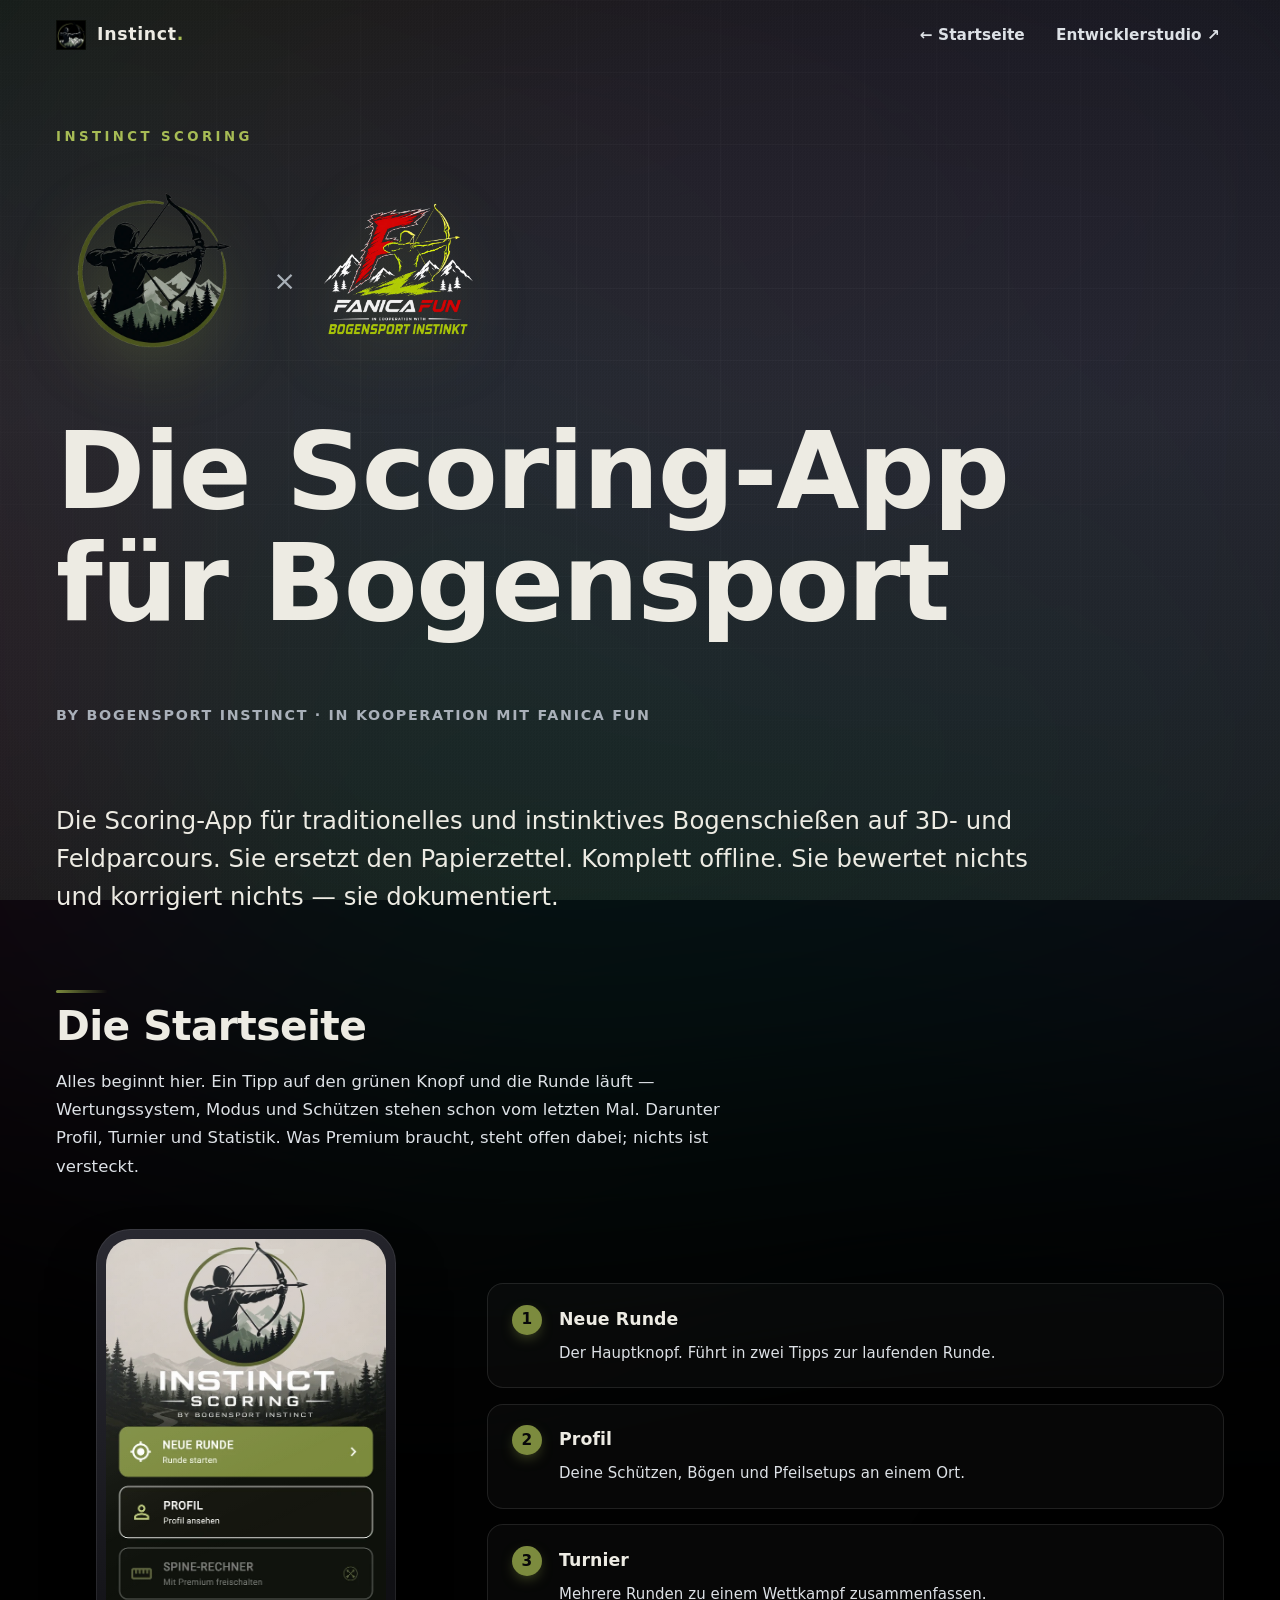
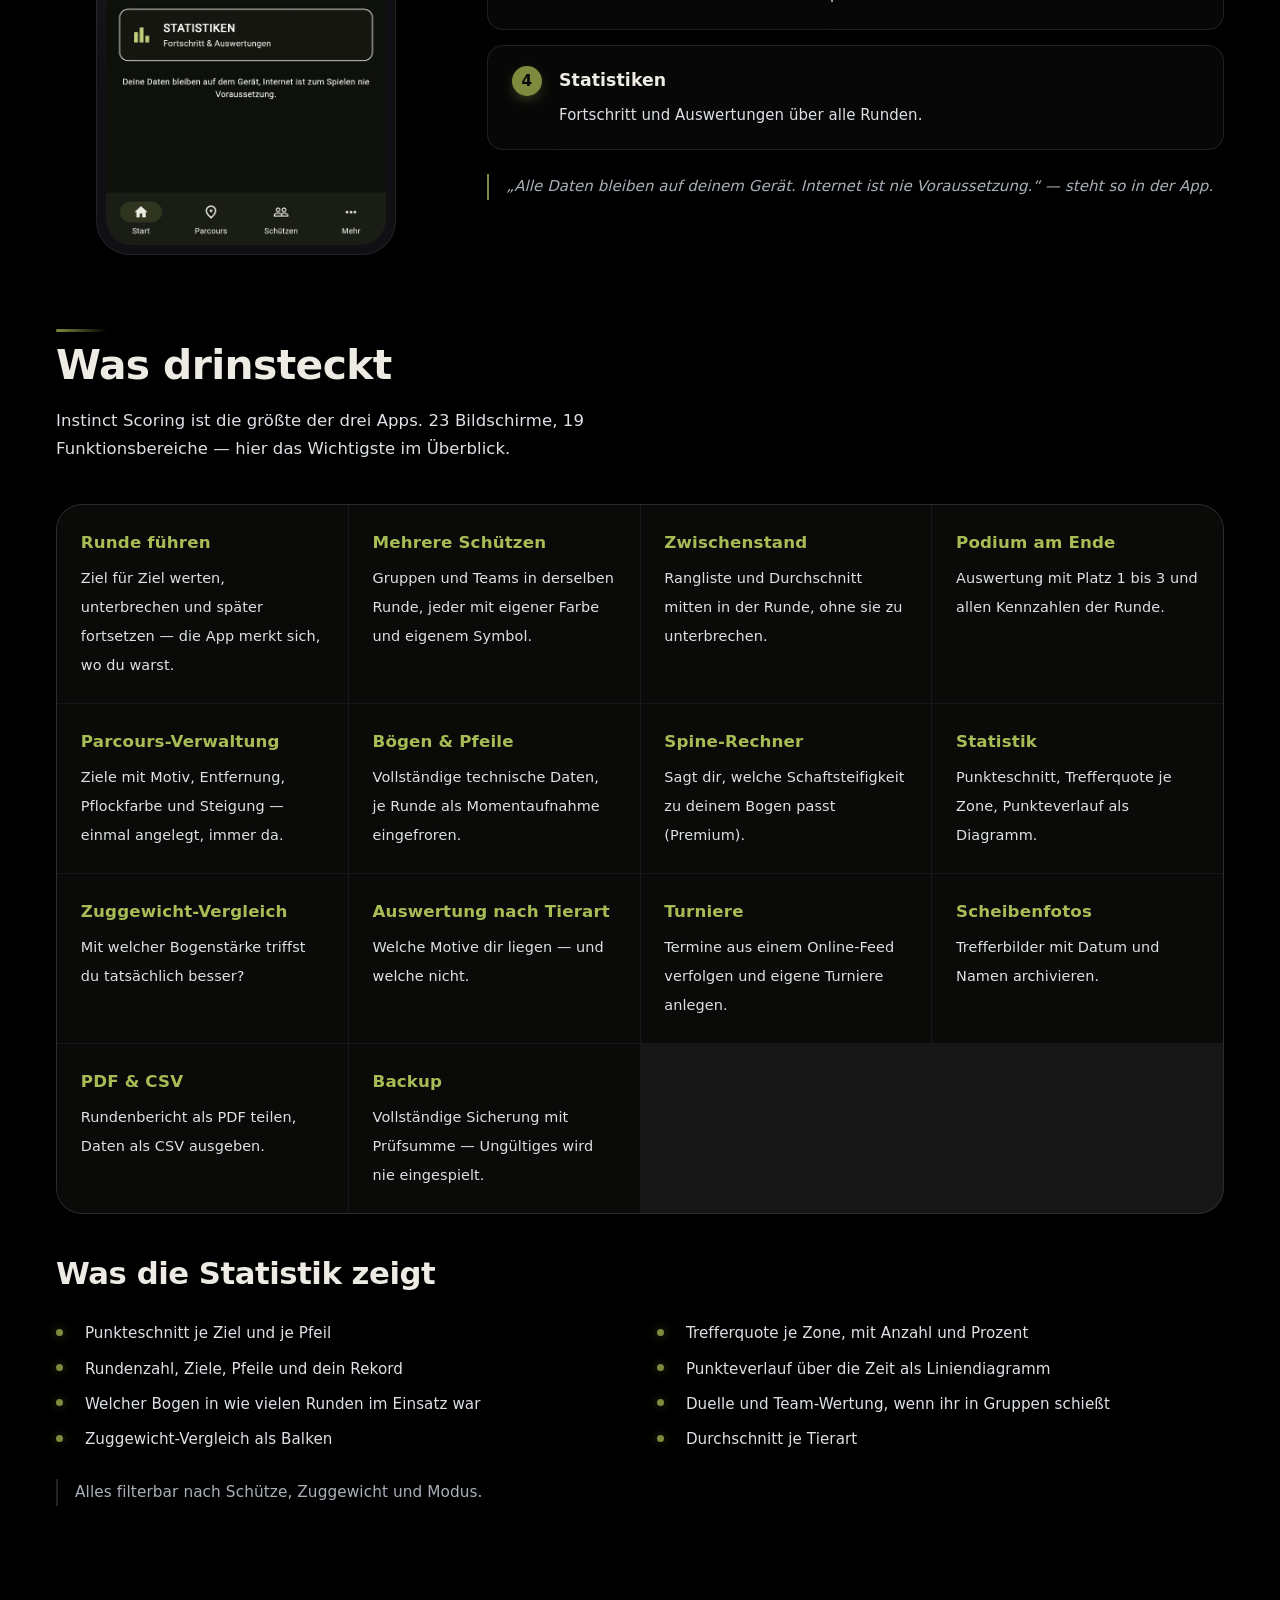
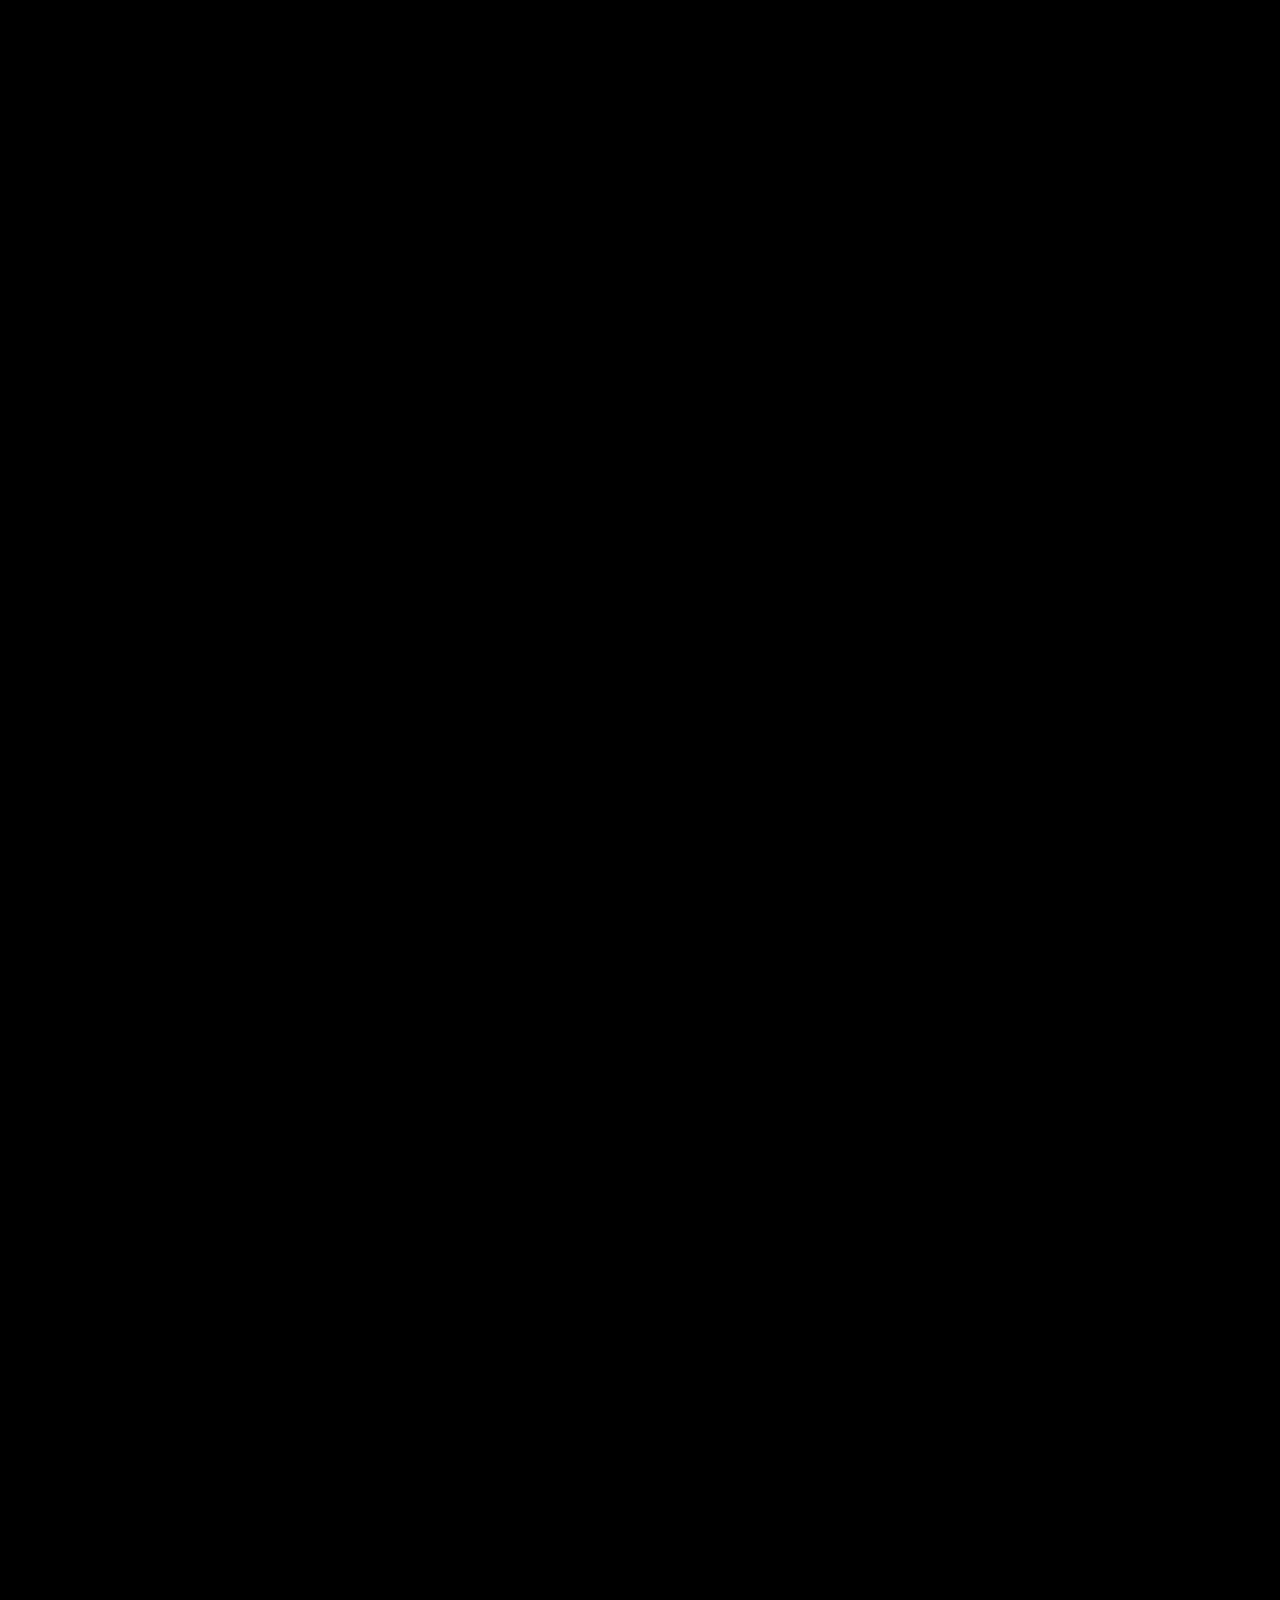
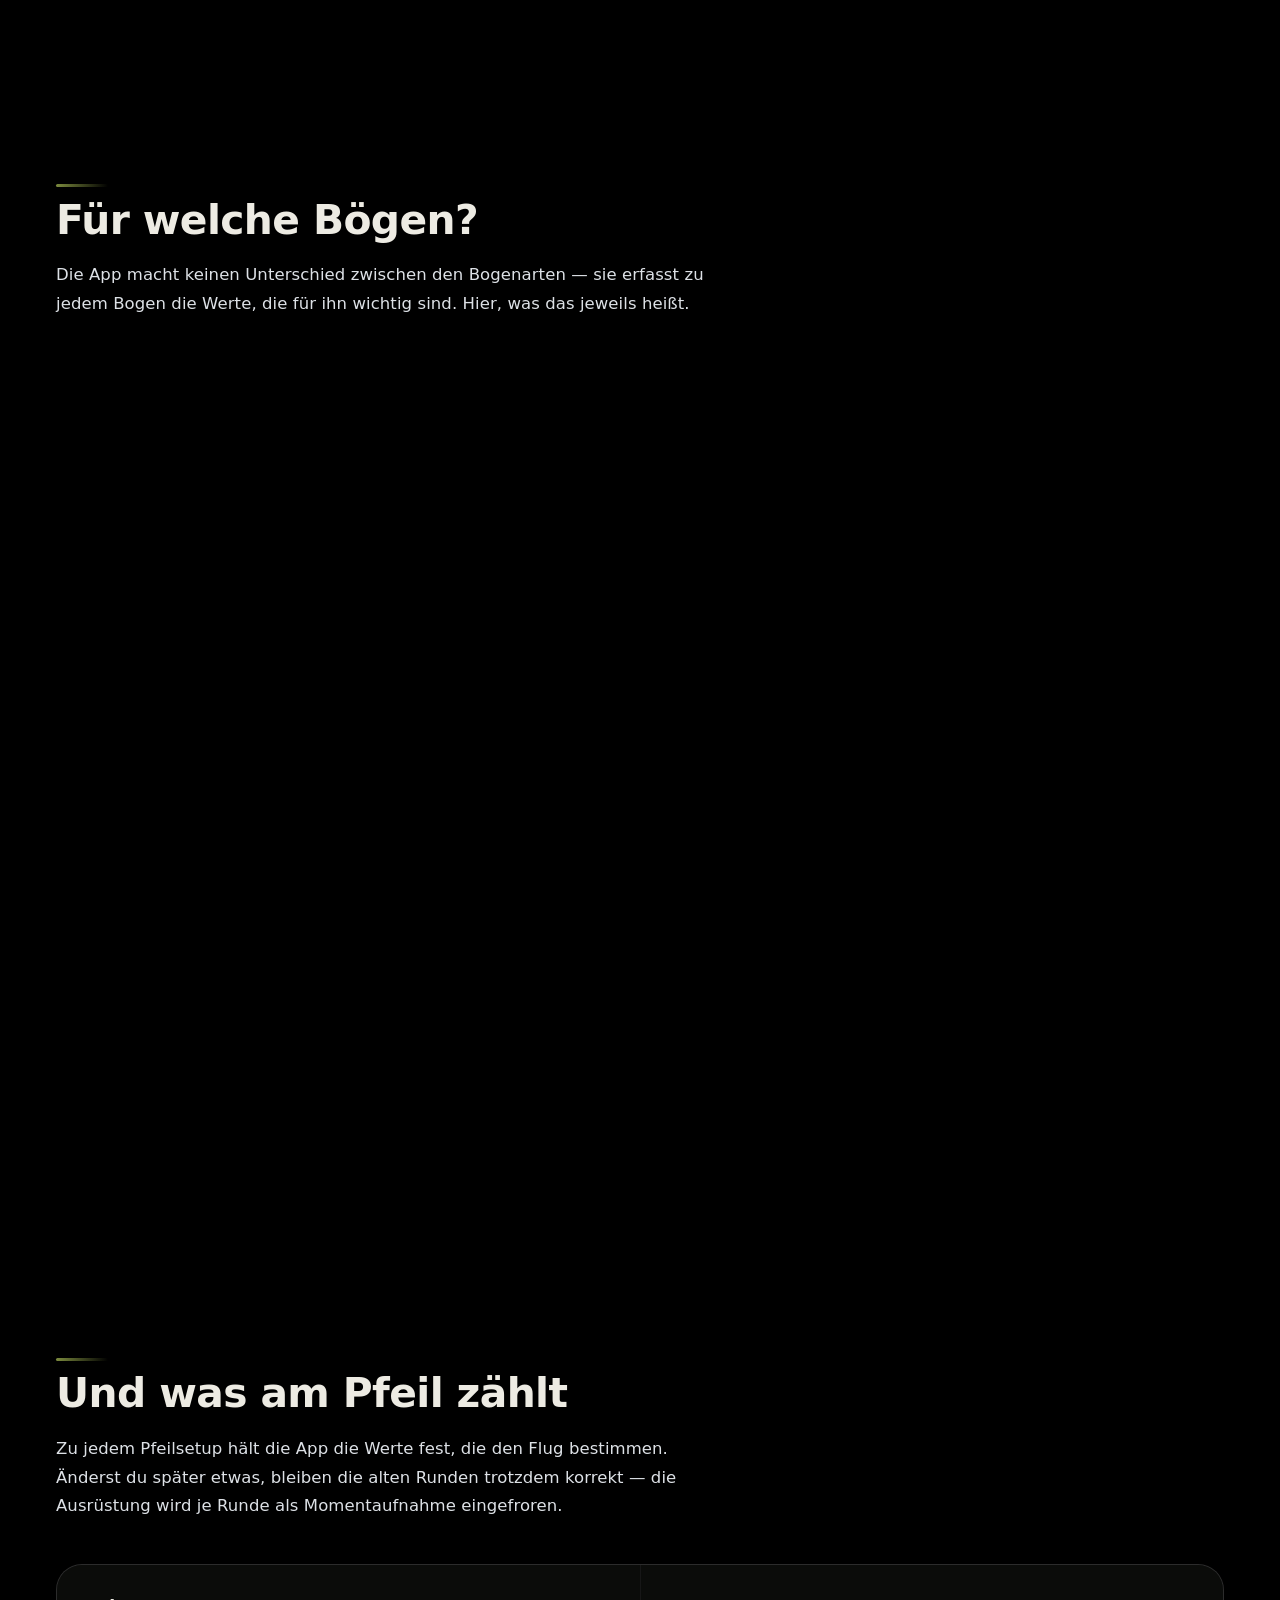
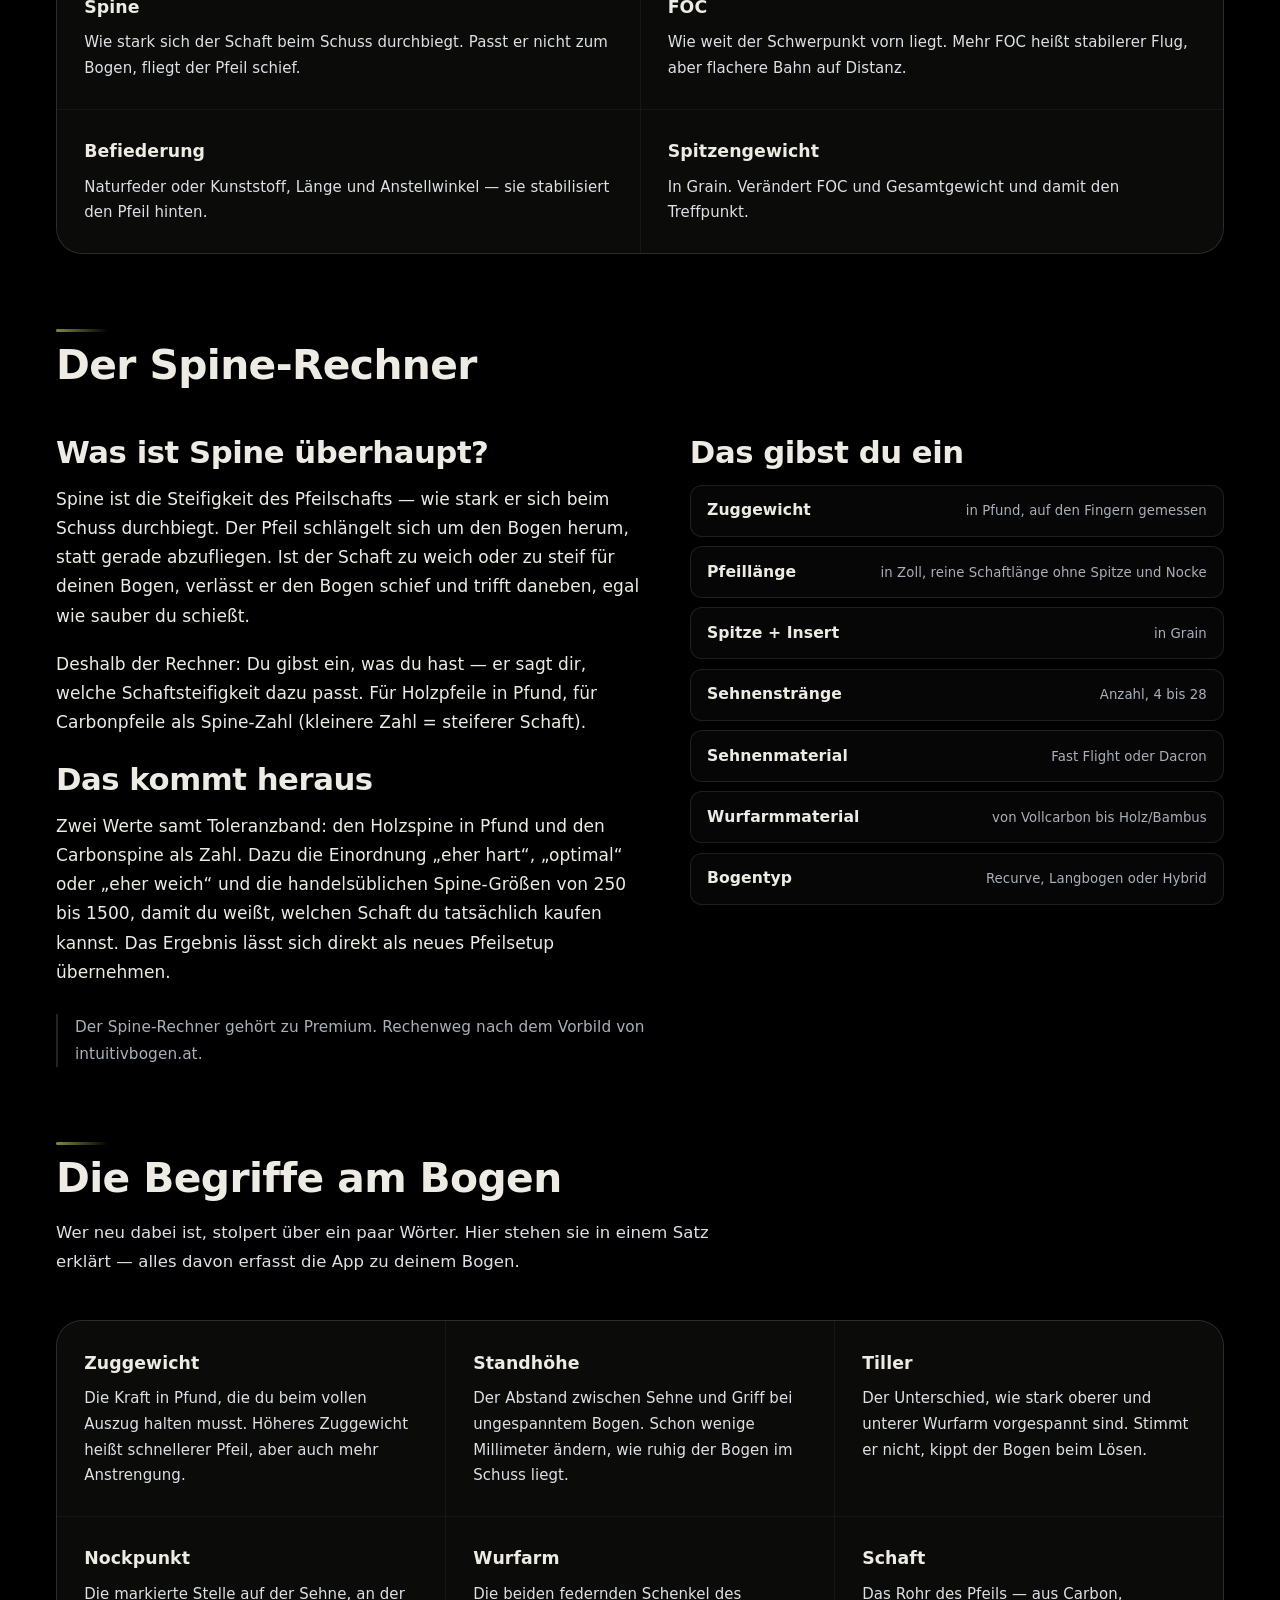
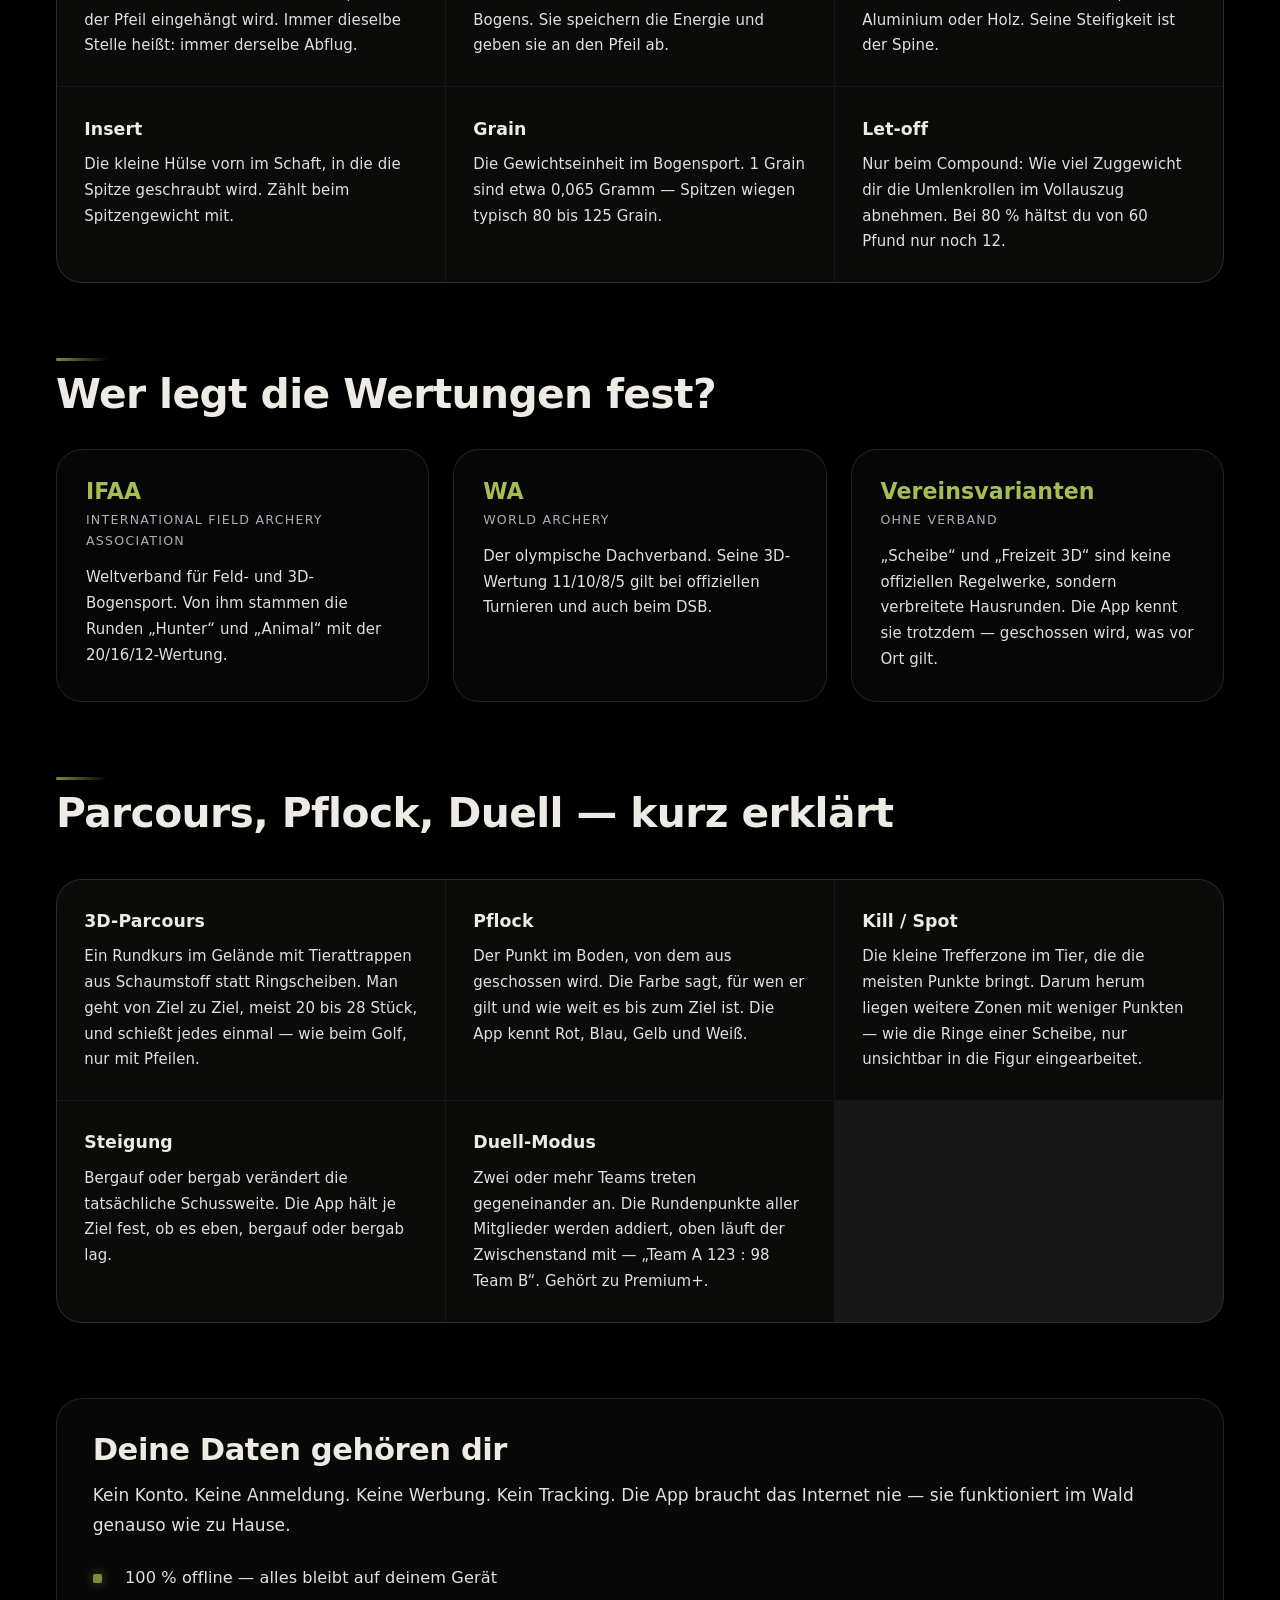
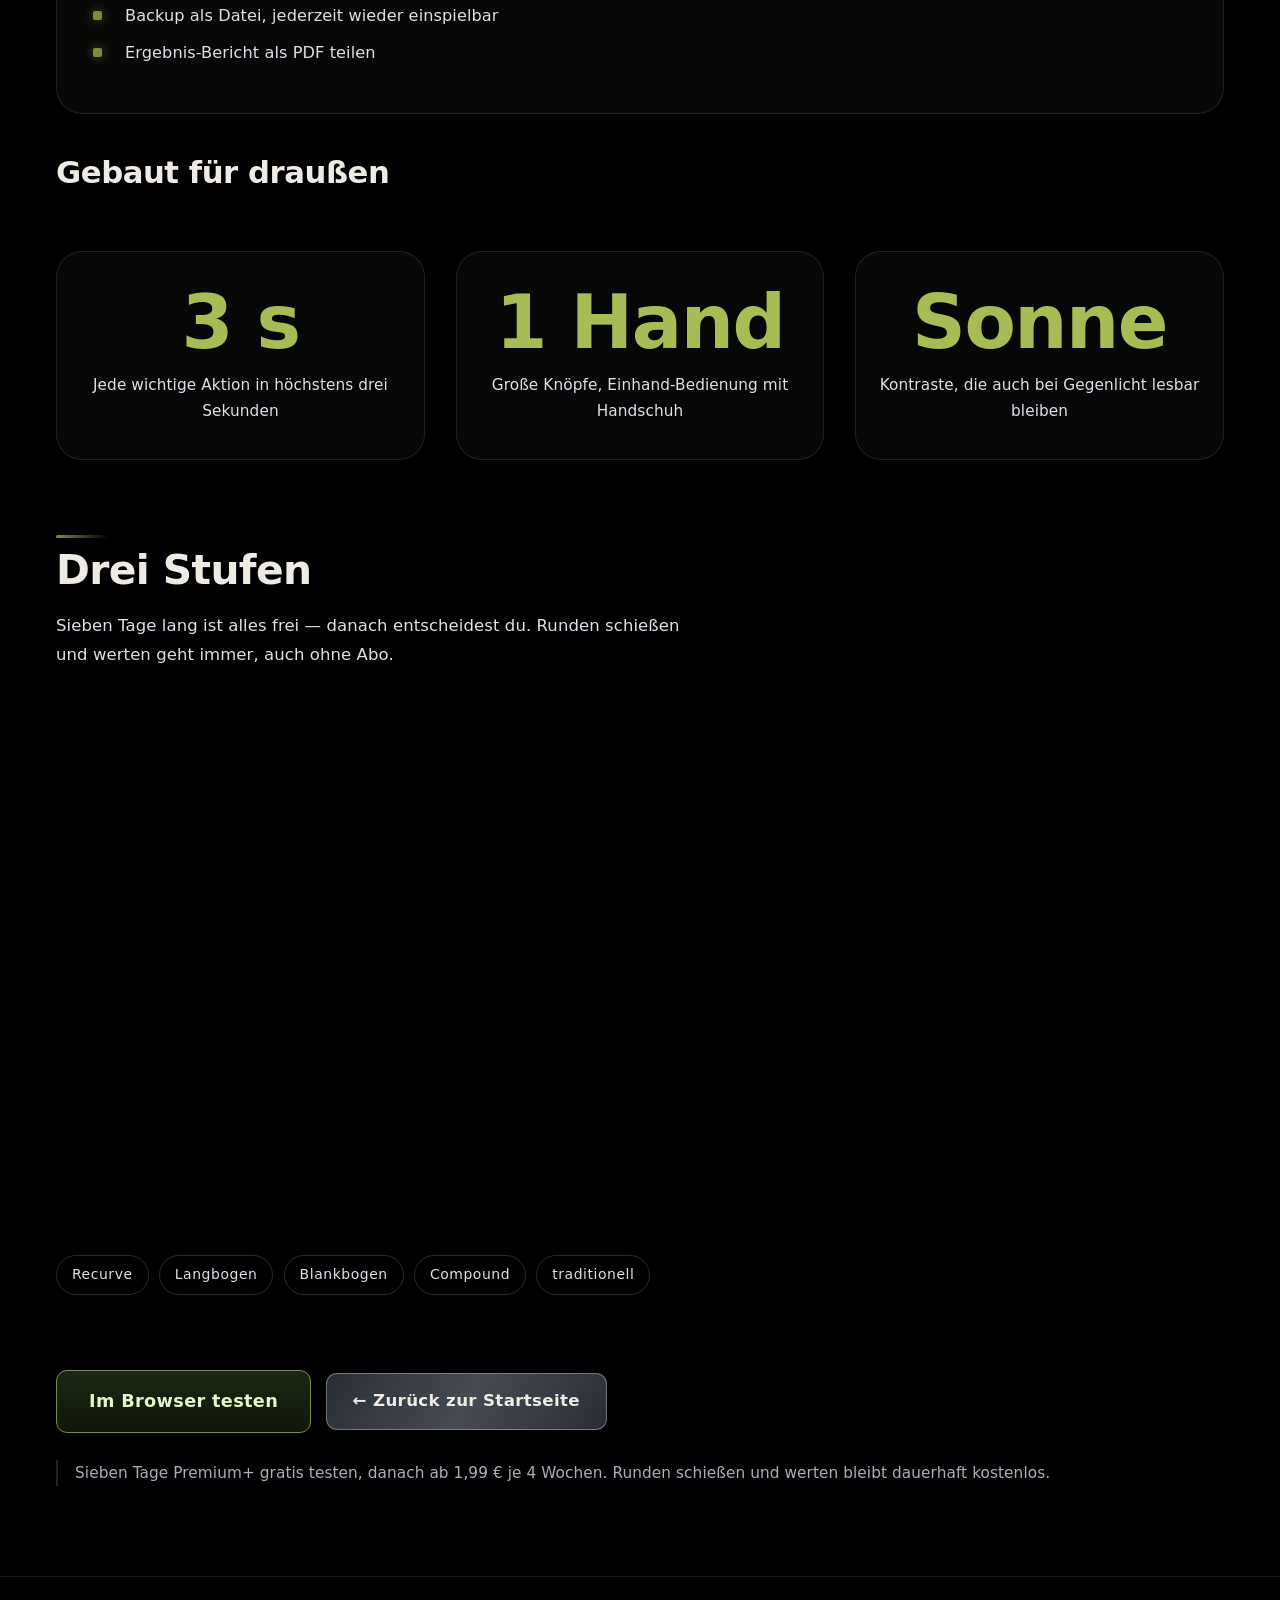
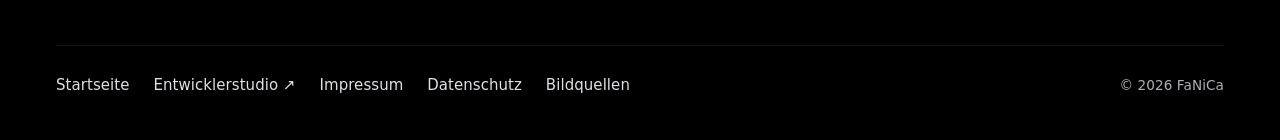
==== commit 2008e762: "Kooperationslogo wieder in den Seitenkopf (Falk 31.07.) Ich hatte es beim Bau der eigenstaendigen Se" ====
--- a/details.html
+++ b/details.html
@@ -38,9 +38,14 @@
 
     <div class="kapitelkopf">
       <p class="kennung">Instinct Scoring</p>
+      <!-- LOGO-PAAR: App-Logo + gemeinsames Kooperationslogo (Falk 31.07.) -->
       <div class="logo-paar">
         <img class="kapitel-logo" src="bilder/marke/logo-instinct.webp"
-             alt="Instinct Scoring — Logo" width="260" height="260">
+             alt="Instinct Scoring — Logo der App" width="220" height="220">
+        <span class="logo-mal" aria-hidden="true">×</span>
+        <img class="kapitel-logo kapitel-logo-klein" src="bilder/marke/logo-kooperation.webp"
+             alt="FaNiCa Fun in Kooperation mit Bogensport Instinkt"
+             width="200" height="176">
       </div>
       <h1>Die Scoring-App für Bogensport</h1>
       <p class="kooperationszeile" data-t="instinct.kooperation"></p>
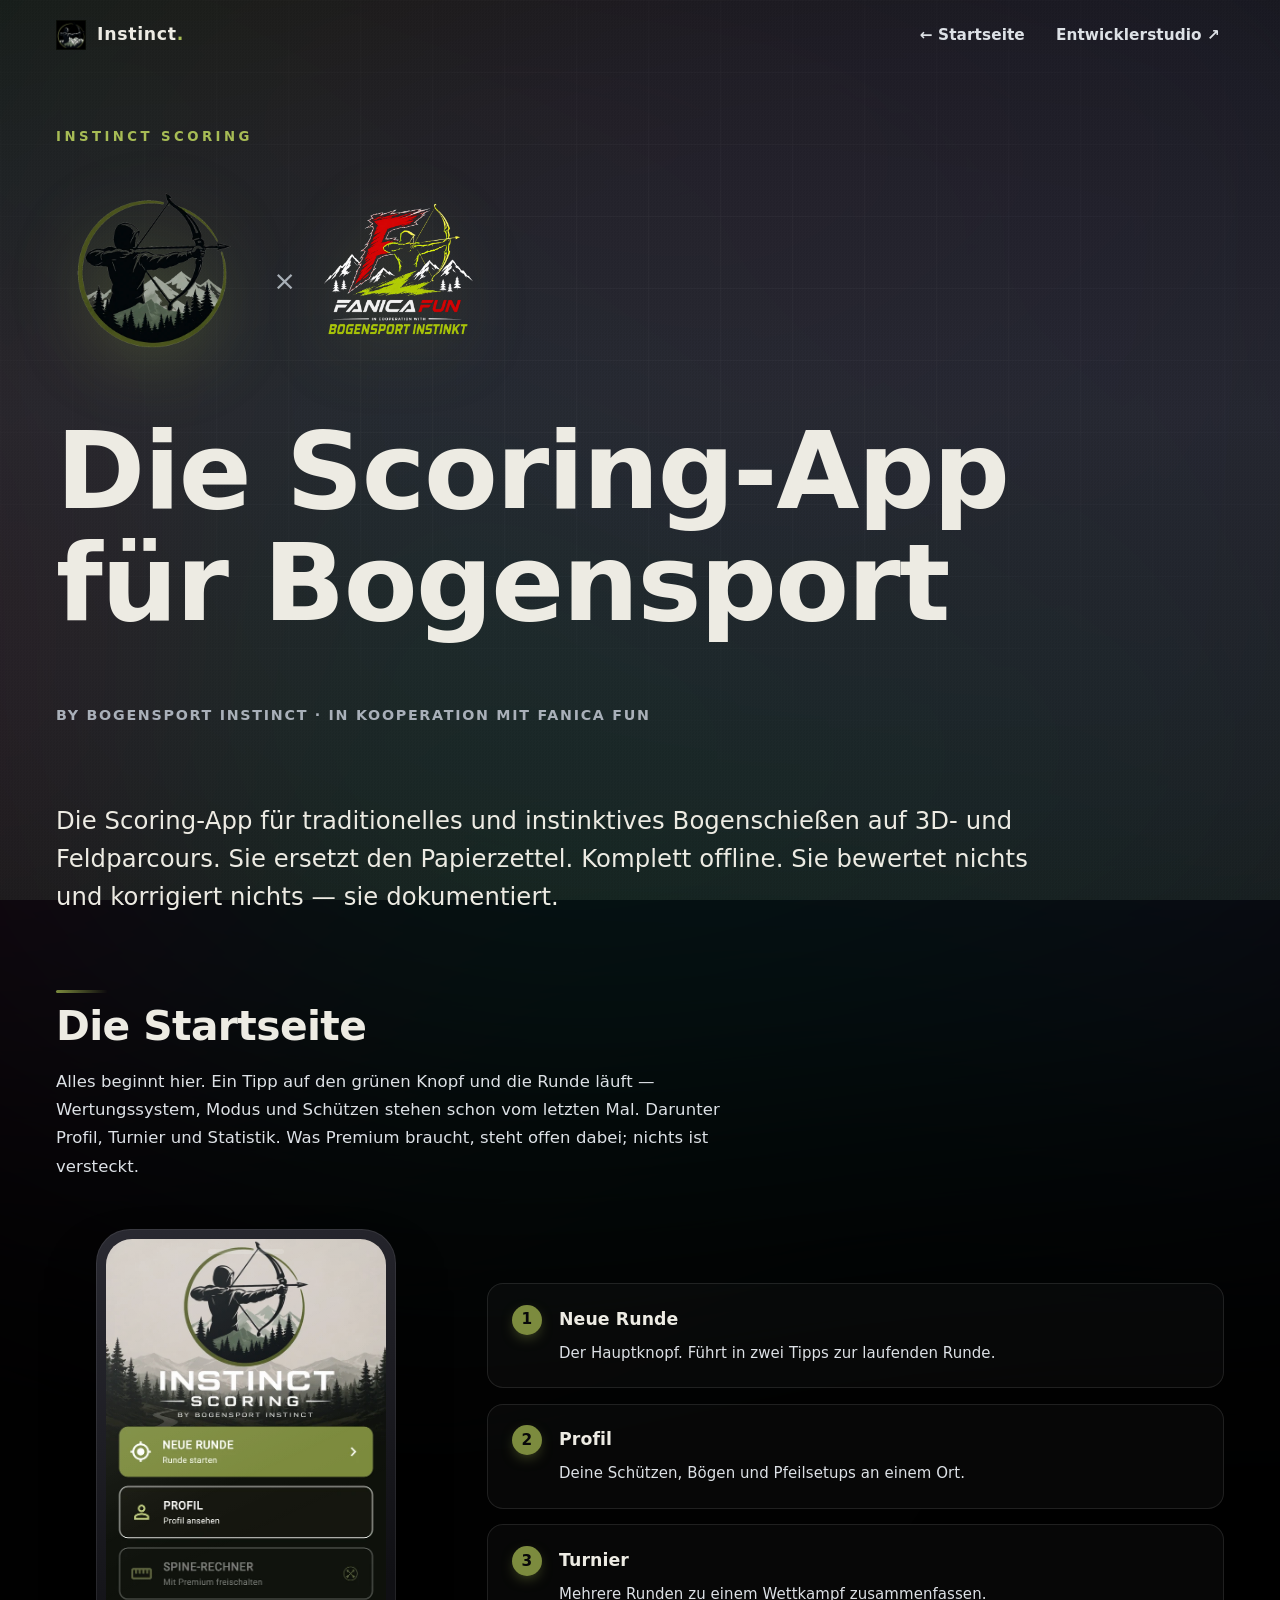
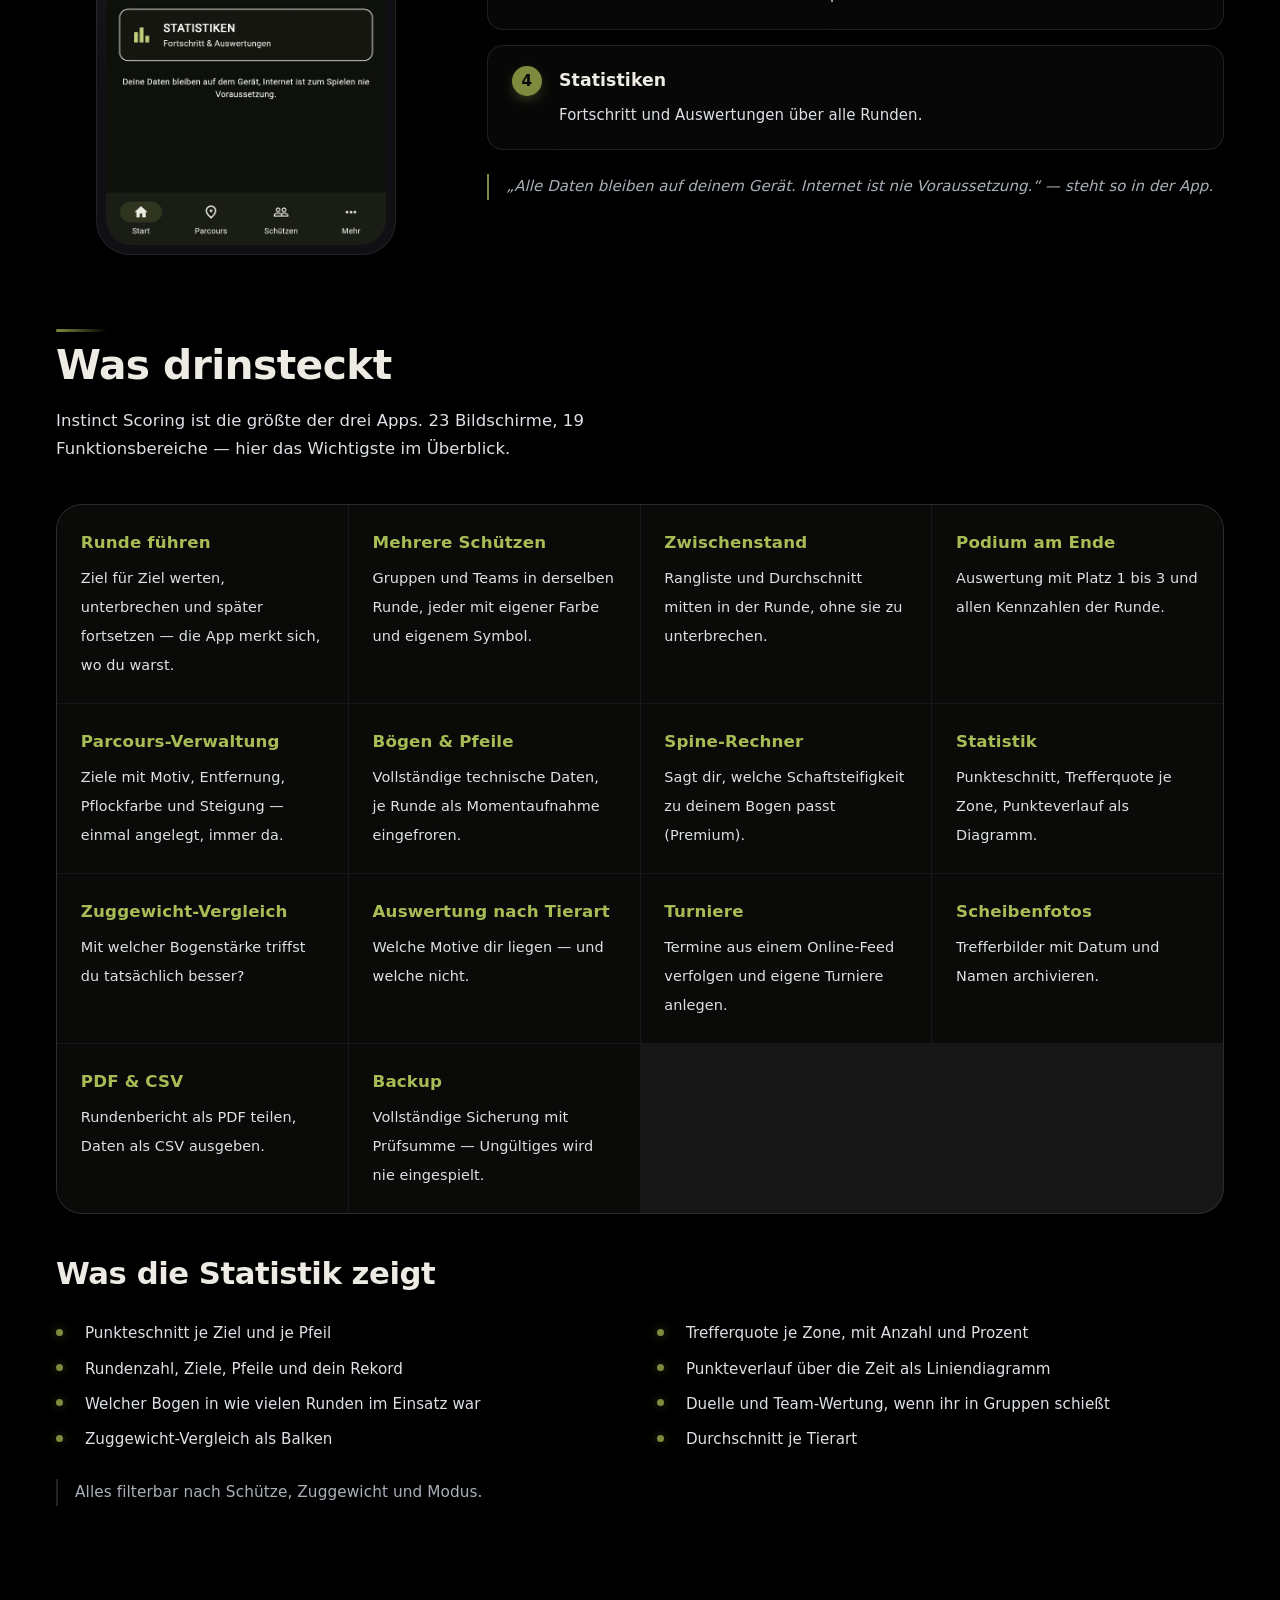
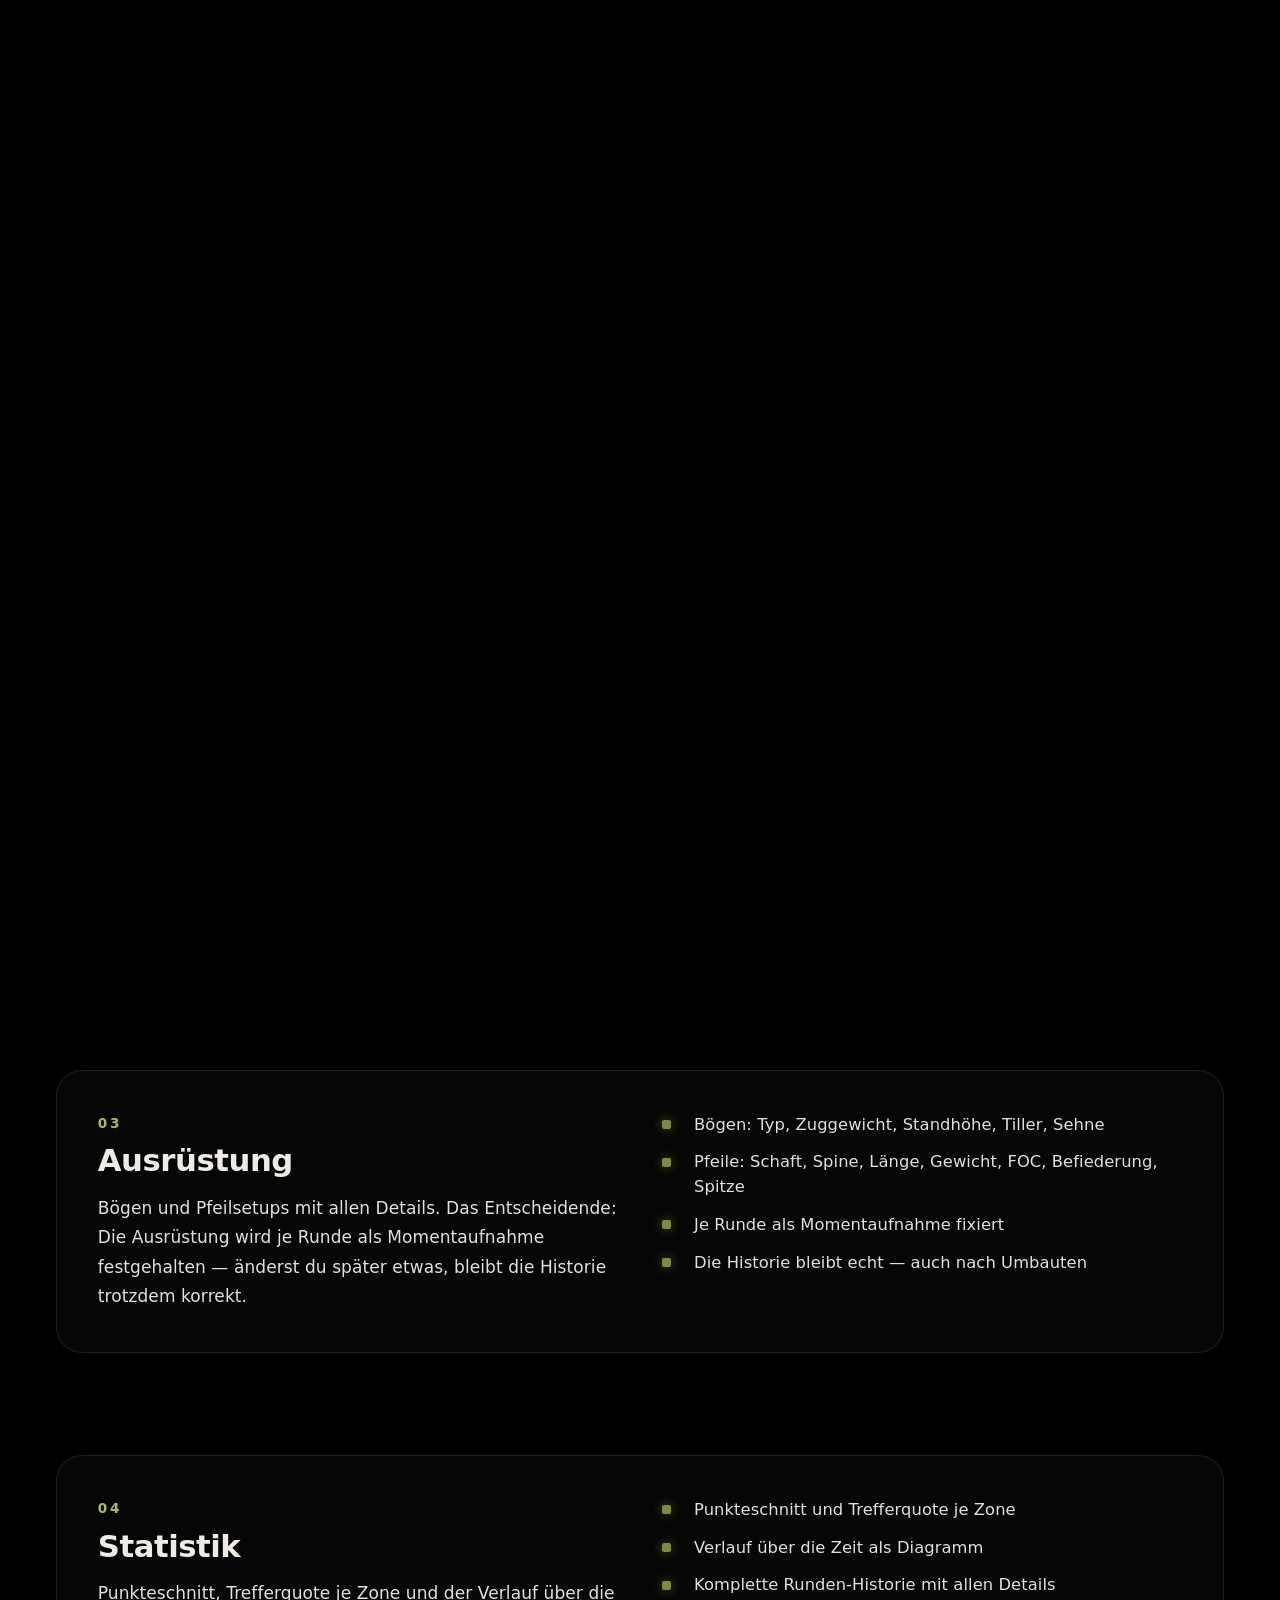
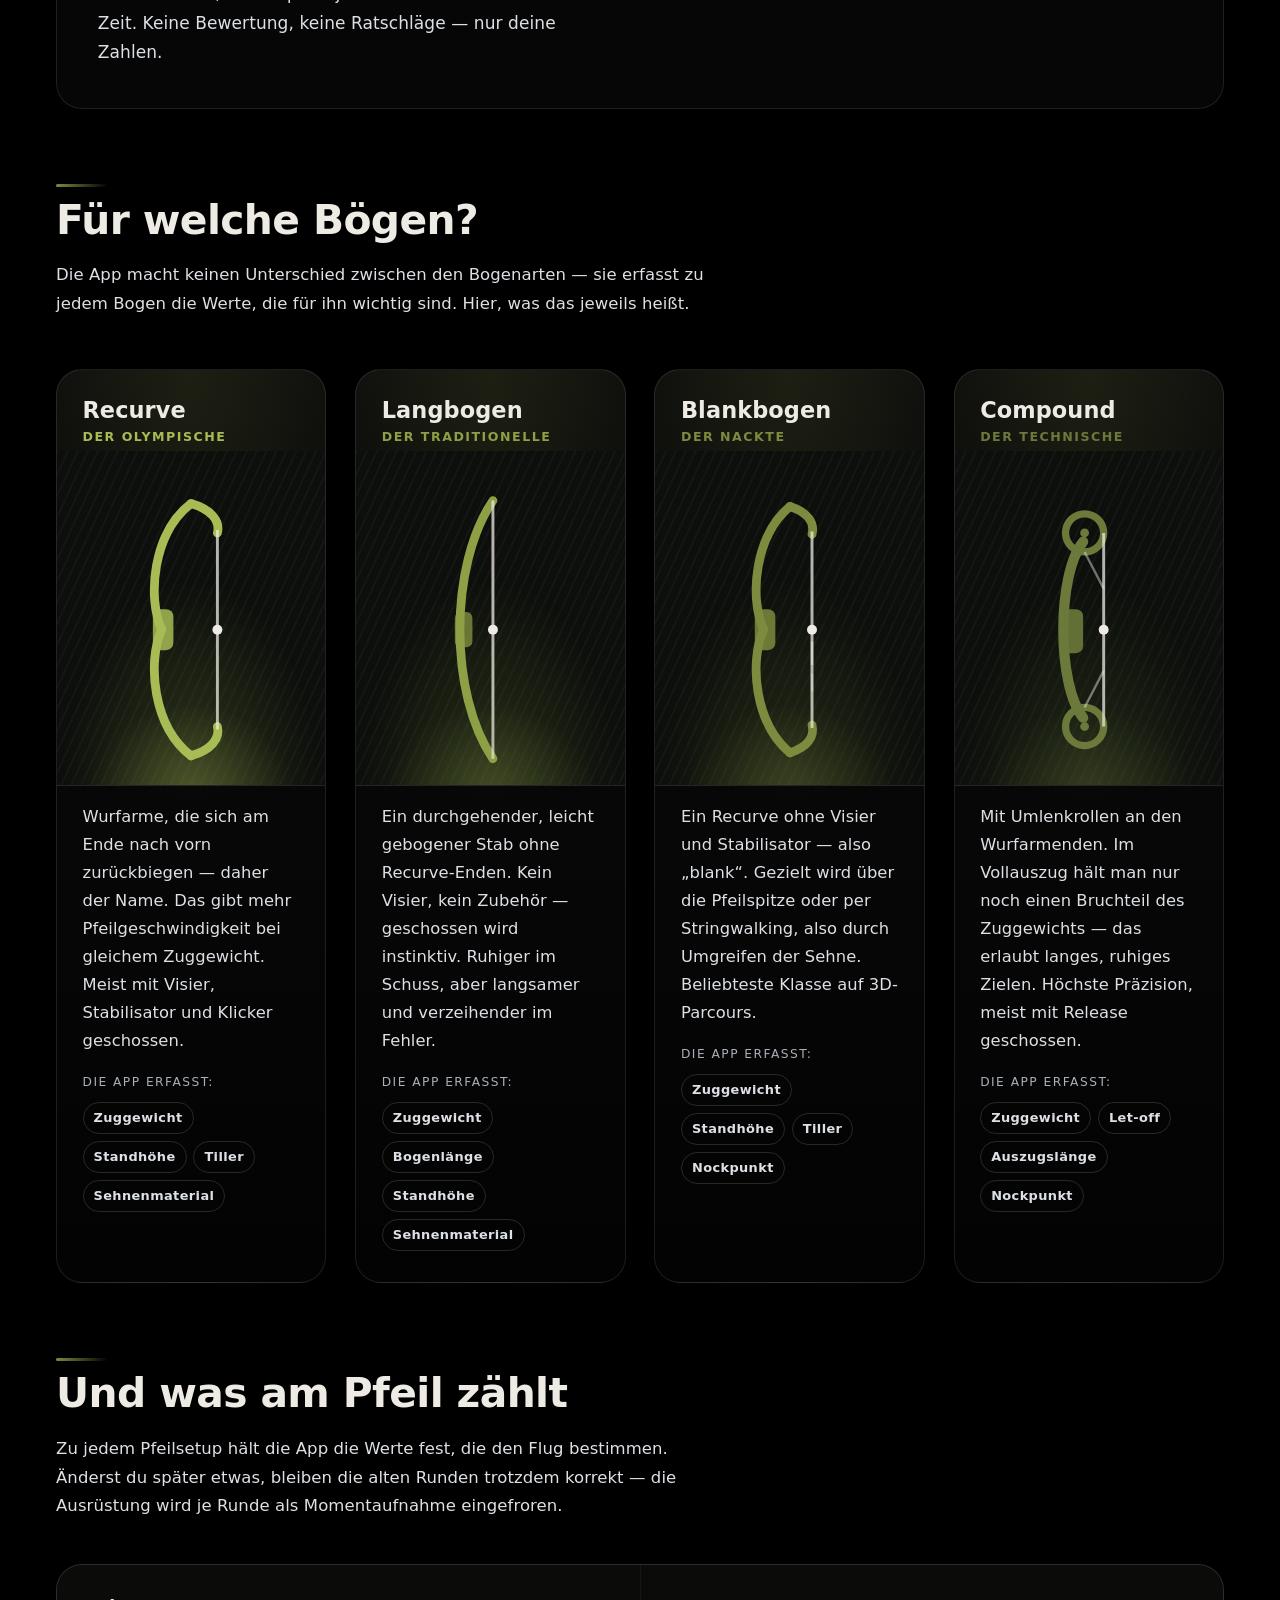
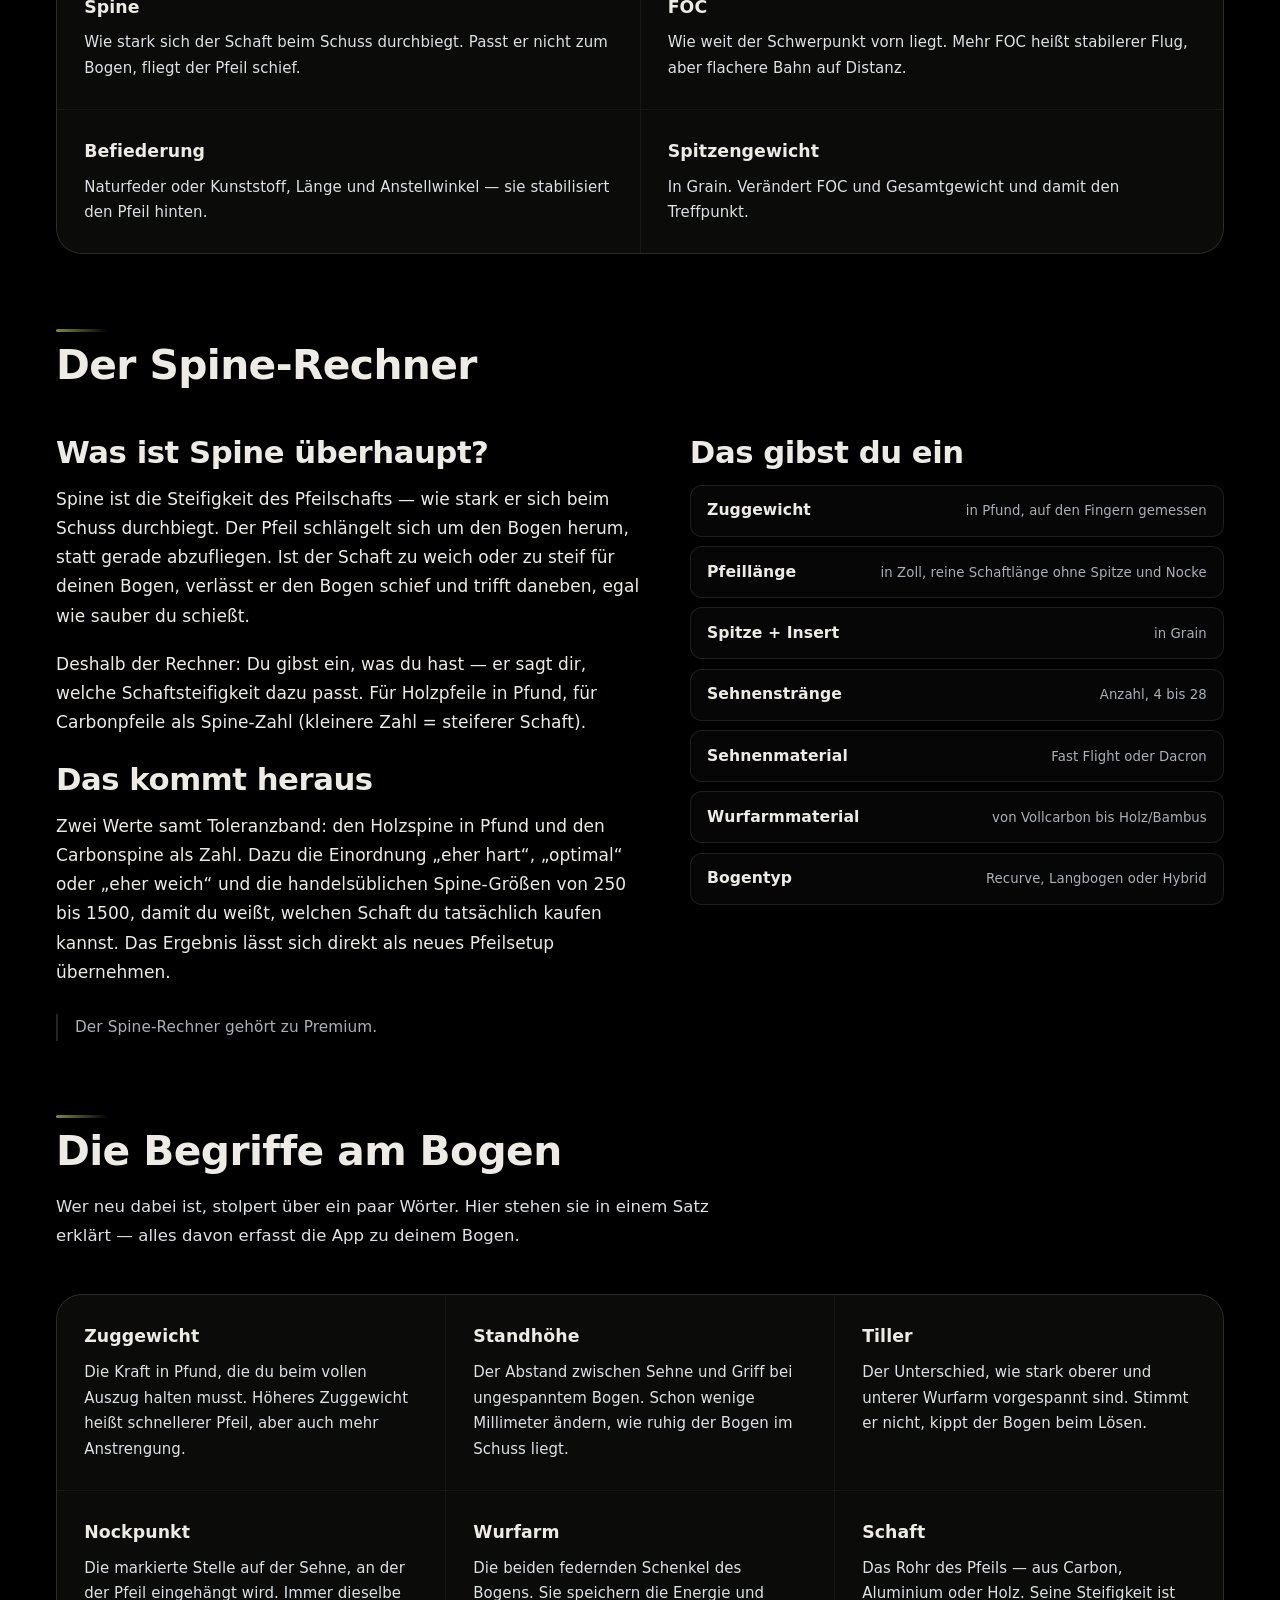
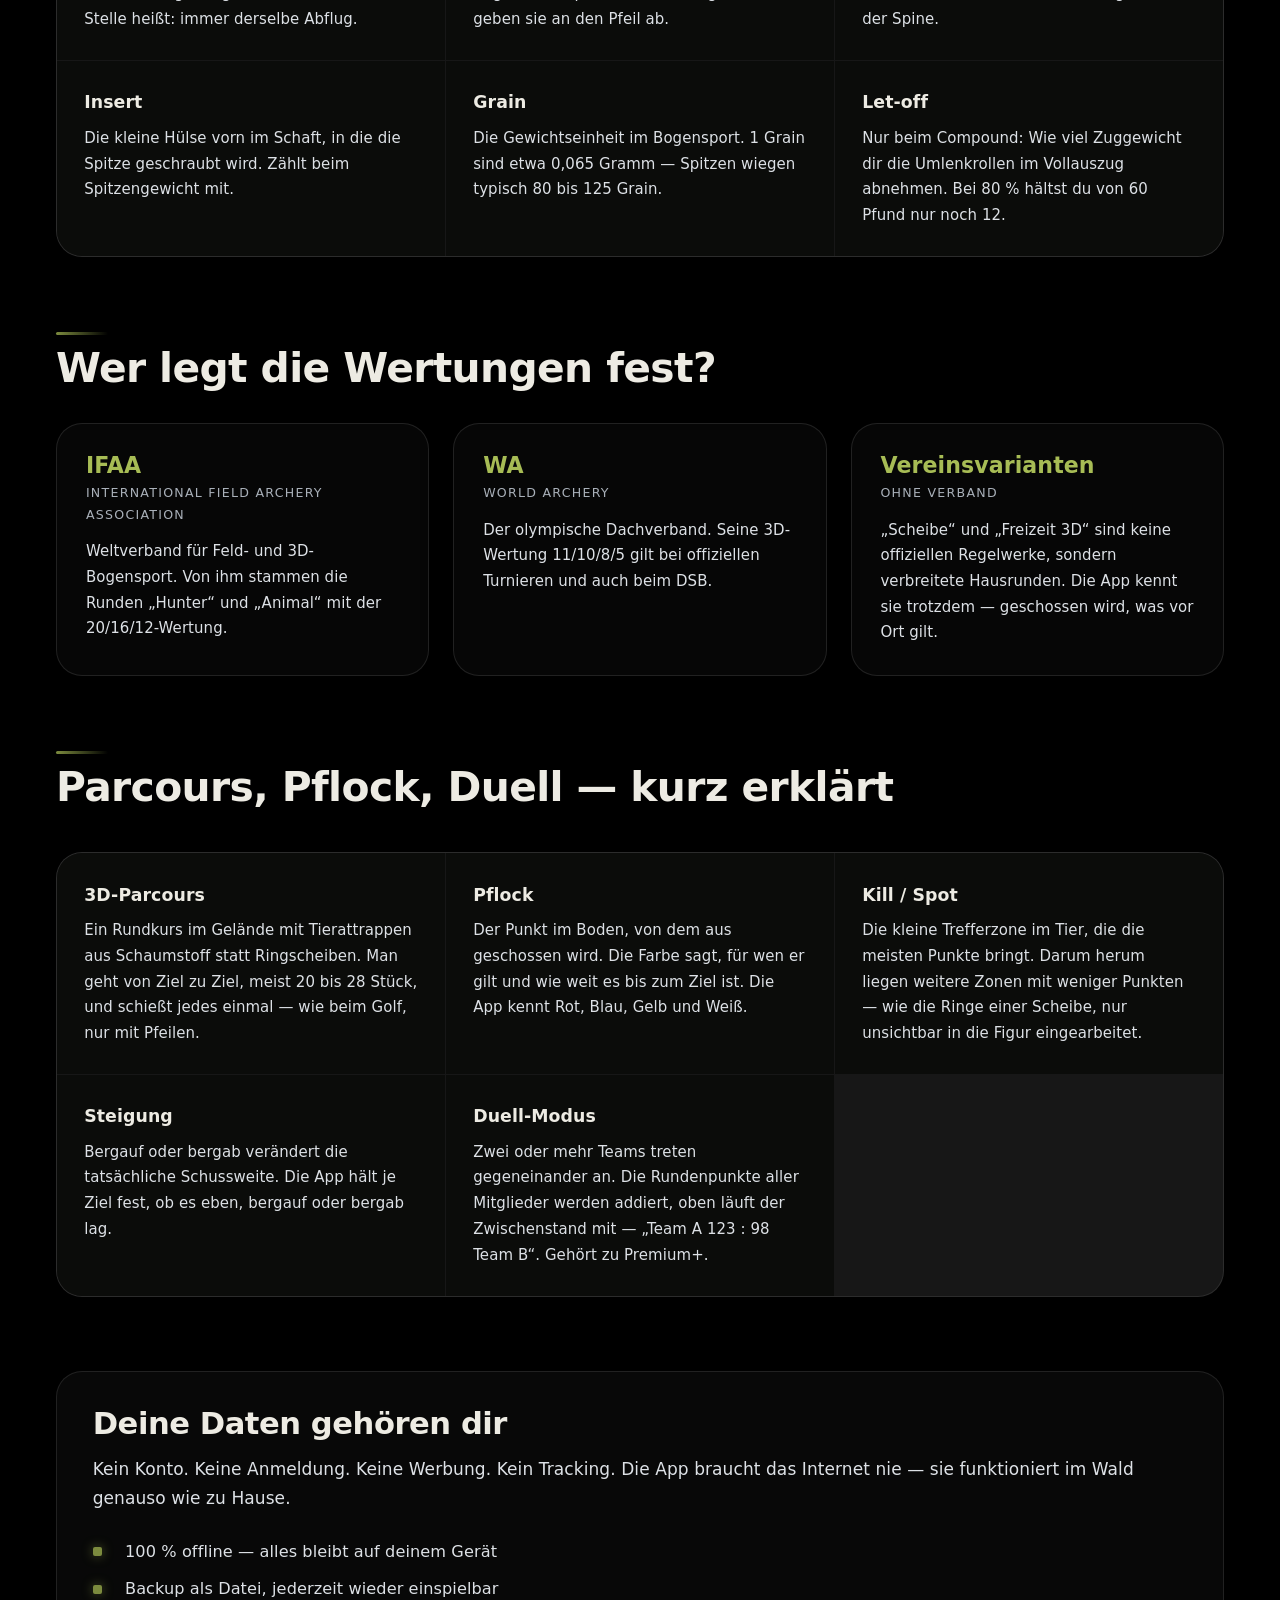
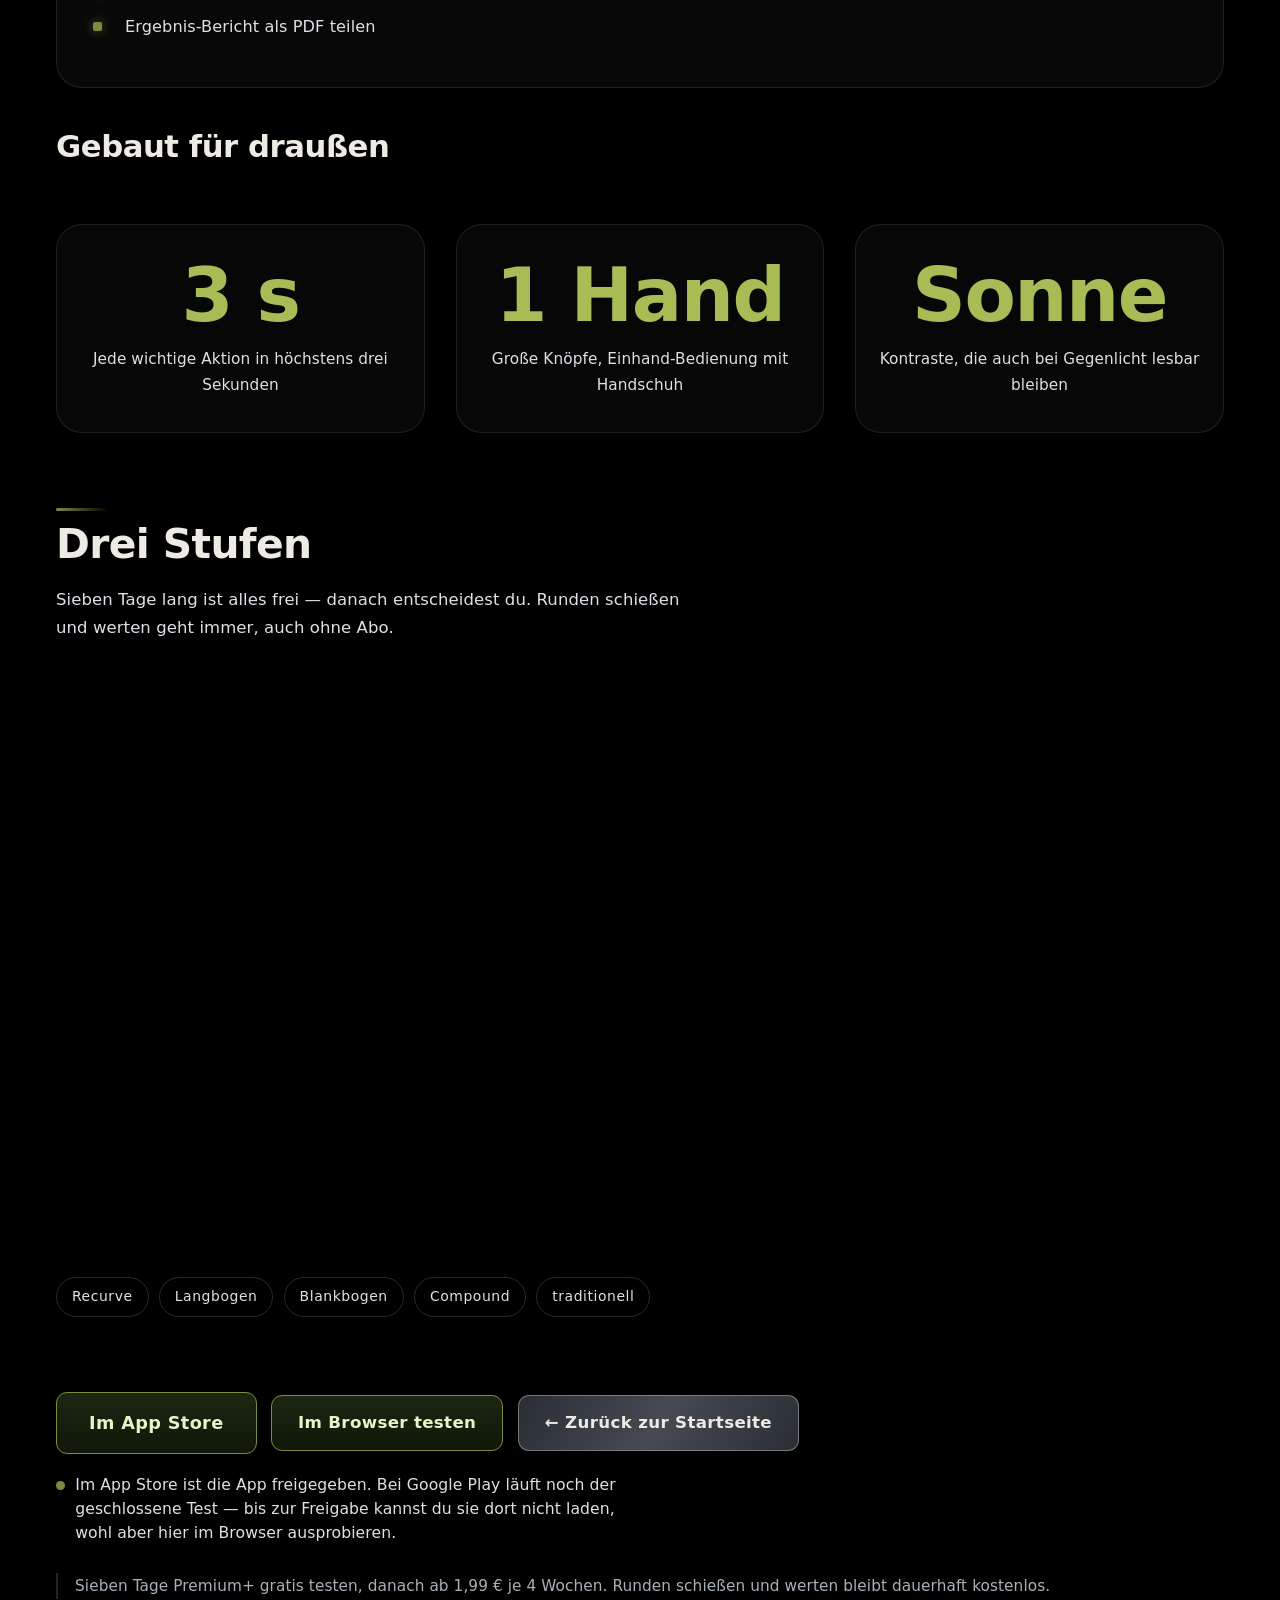
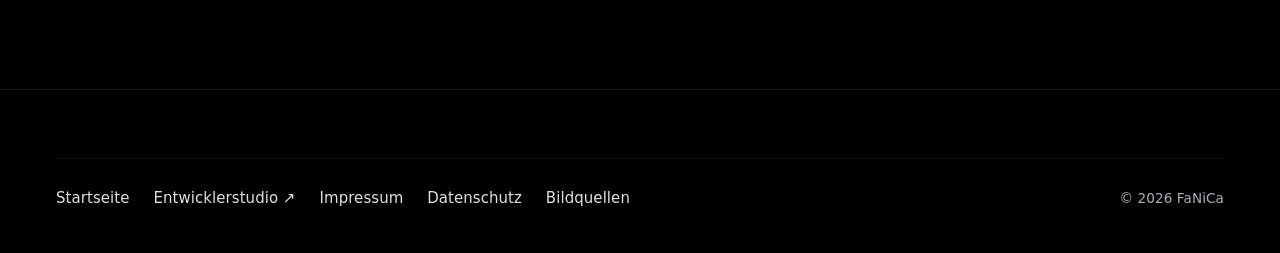
==== commit 322fd578: "App-Store-Knopf live (Apple freigegeben), Statuszeile aktualisiert, Premium+-Liste ergaenzt, LIESMIC" ====
--- a/details.html
+++ b/details.html
@@ -167,12 +167,20 @@
     <section class="unter-block">
       <div class="aktionen">
         <a class="nbtn b-grass gross-knopf"
+           href="https://apps.apple.com/de/app/instinct-scoring/id6795424223"
+           target="_blank" rel="noopener">
+          <span data-t="aktion.apple">Im App Store</span></a>
+        <a class="nbtn b-grass"
            href="https://alonepard10501.github.io/instinct-scoring/"
            target="_blank" rel="noopener">
           <span data-t="aktion.browser">Im Browser testen</span></a>
         <a class="nbtn b-scratch" href="index.html">
           <span data-t="zurueckKnopf">← Zurück zur Startseite</span></a>
       </div>
+      <p class="store-status">
+        <span class="store-punkt" aria-hidden="true"></span>
+        <span data-t="instinct.storeStatus"></span>
+      </p>
       <p class="preis" data-t="instinct.preis"></p>
     </section>
 
--- a/style.css
+++ b/style.css
@@ -2550,3 +2550,29 @@
 @media (prefers-reduced-motion: reduce) {
   .balken-fuellung, .anteil-teil { animation: none; }
 }
+
+/* ============================================================
+   STORE-STATUS — ehrlicher Zwischenstand statt toter Knöpfe.
+   Solange die App bei Apple und Play in Prüfung ist, führen die
+   Store-Adressen auf 404. Hier steht deshalb eine ruhige Zeile mit
+   pulsierendem Punkt, kein Knopf, der ins Leere führt.
+   ============================================================ */
+.store-status {
+  display: flex; align-items: flex-start; gap: .6rem;
+  margin-top: 1.1rem; max-width: 58ch;
+  font-size: .92rem; line-height: 1.55; color: var(--grau-hell);
+}
+.store-punkt {
+  flex: 0 0 auto; width: 9px; height: 9px; margin-top: .45rem;
+  border-radius: 50%; background: var(--akzent);
+  box-shadow: 0 0 0 0 var(--akzent);
+  animation: store-puls 2.6s ease-out infinite;
+}
+@keyframes store-puls {
+  0%   { box-shadow: 0 0 0 0 color-mix(in srgb, var(--akzent) 60%, transparent); }
+  70%  { box-shadow: 0 0 0 9px transparent; }
+  100% { box-shadow: 0 0 0 0 transparent; }
+}
+@media (prefers-reduced-motion: reduce) {
+  .store-punkt { animation: none; }
+}
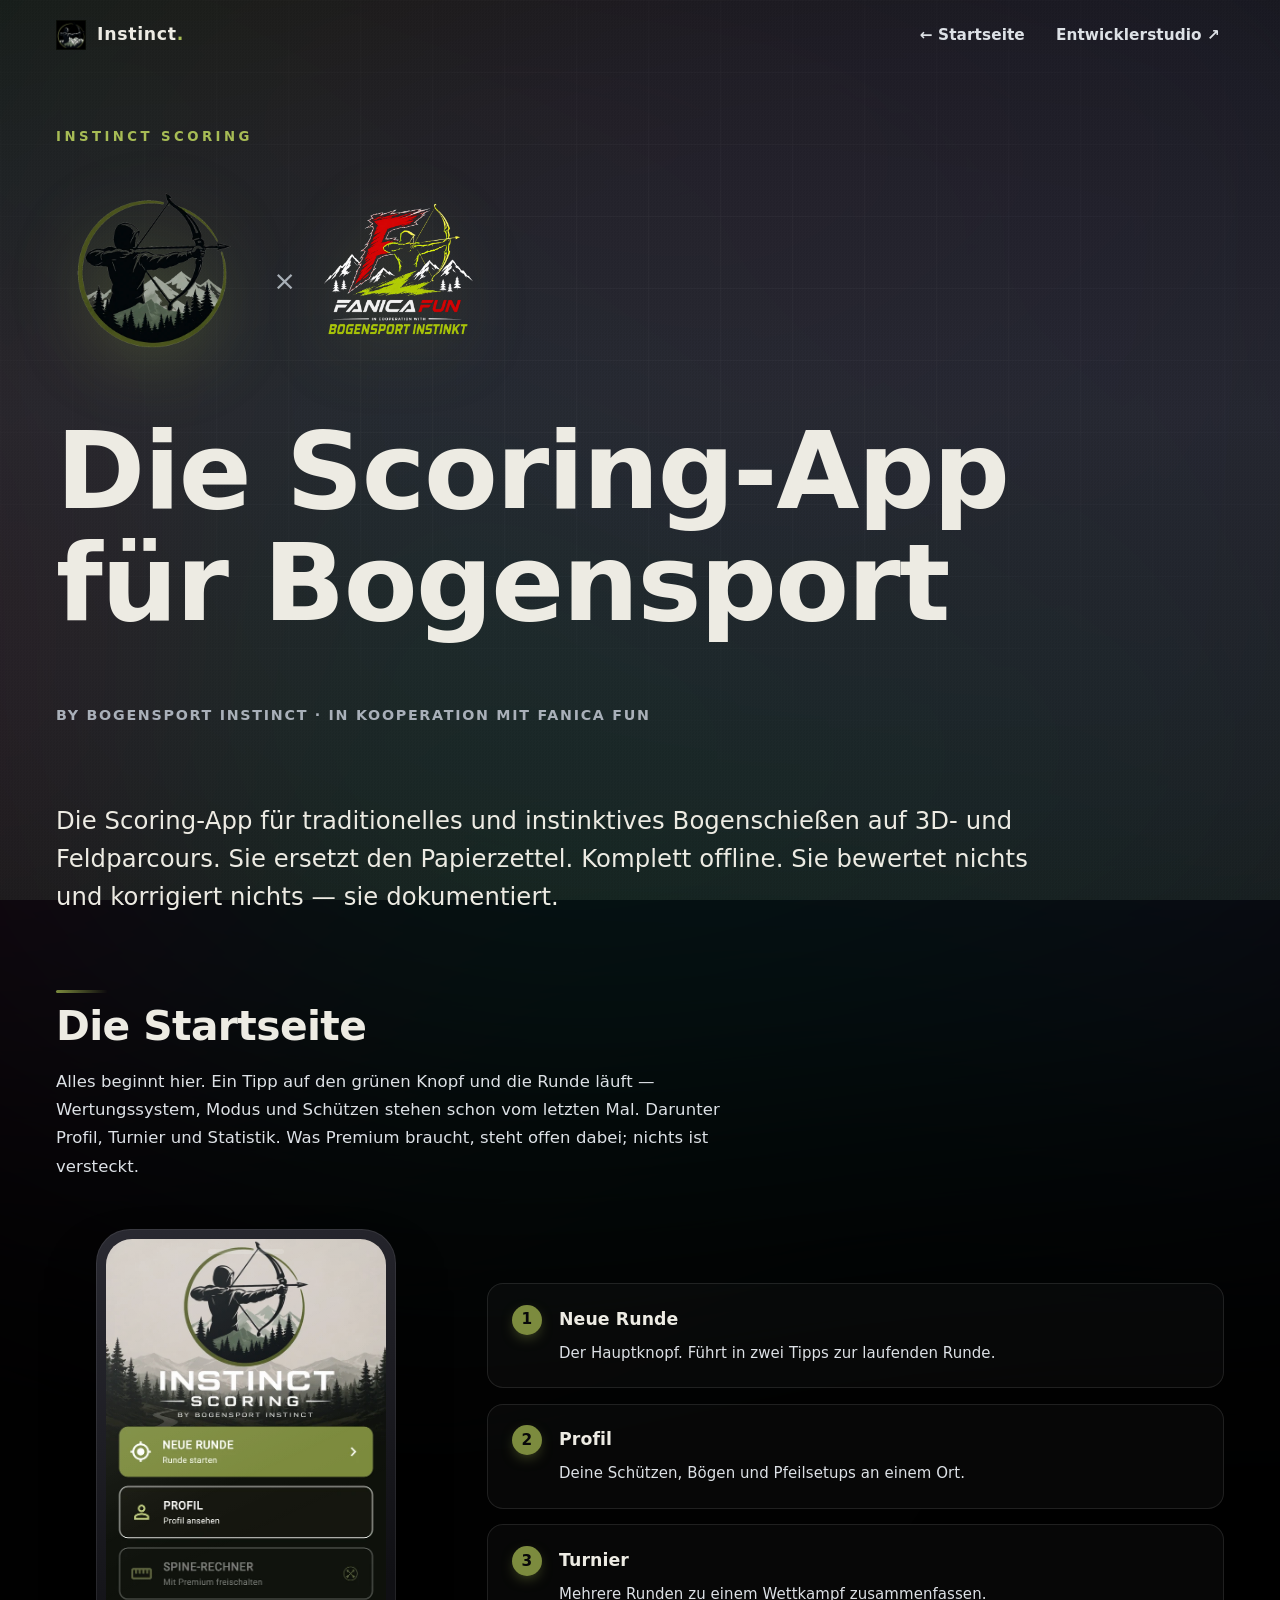
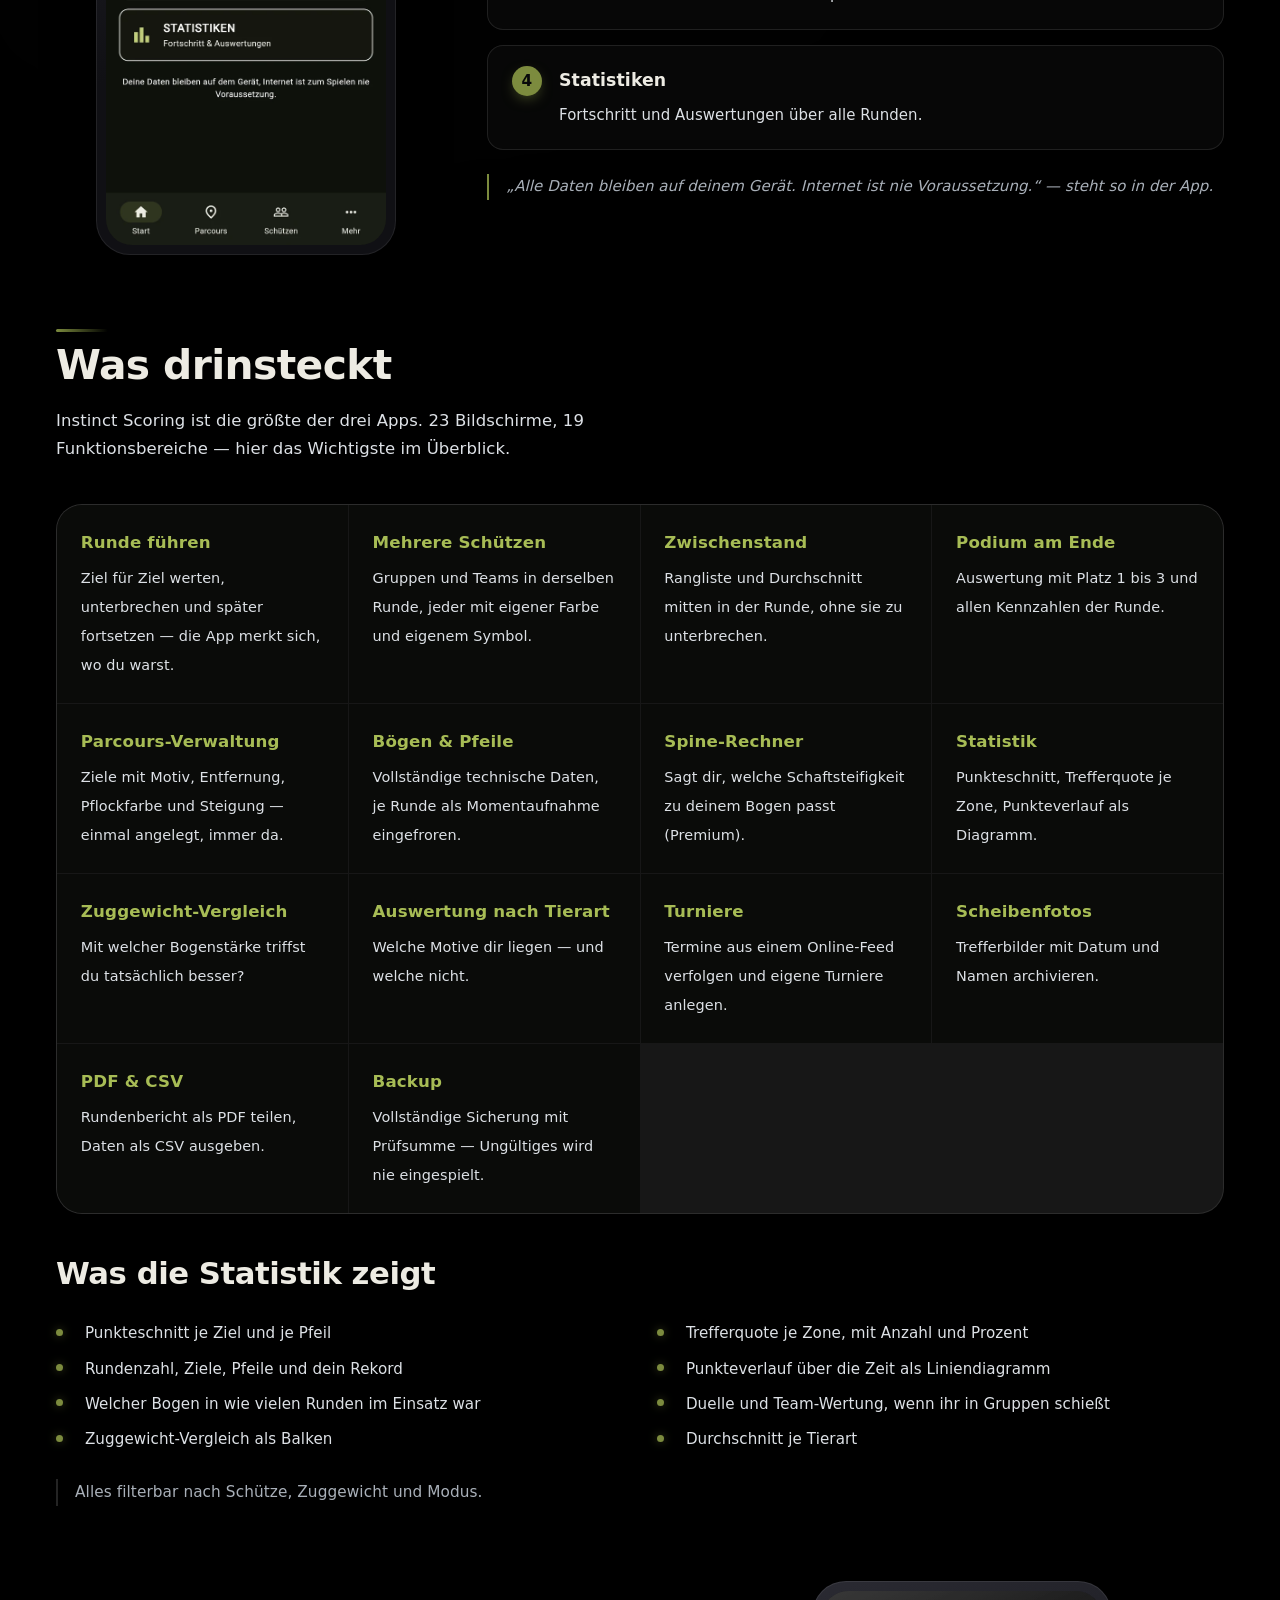
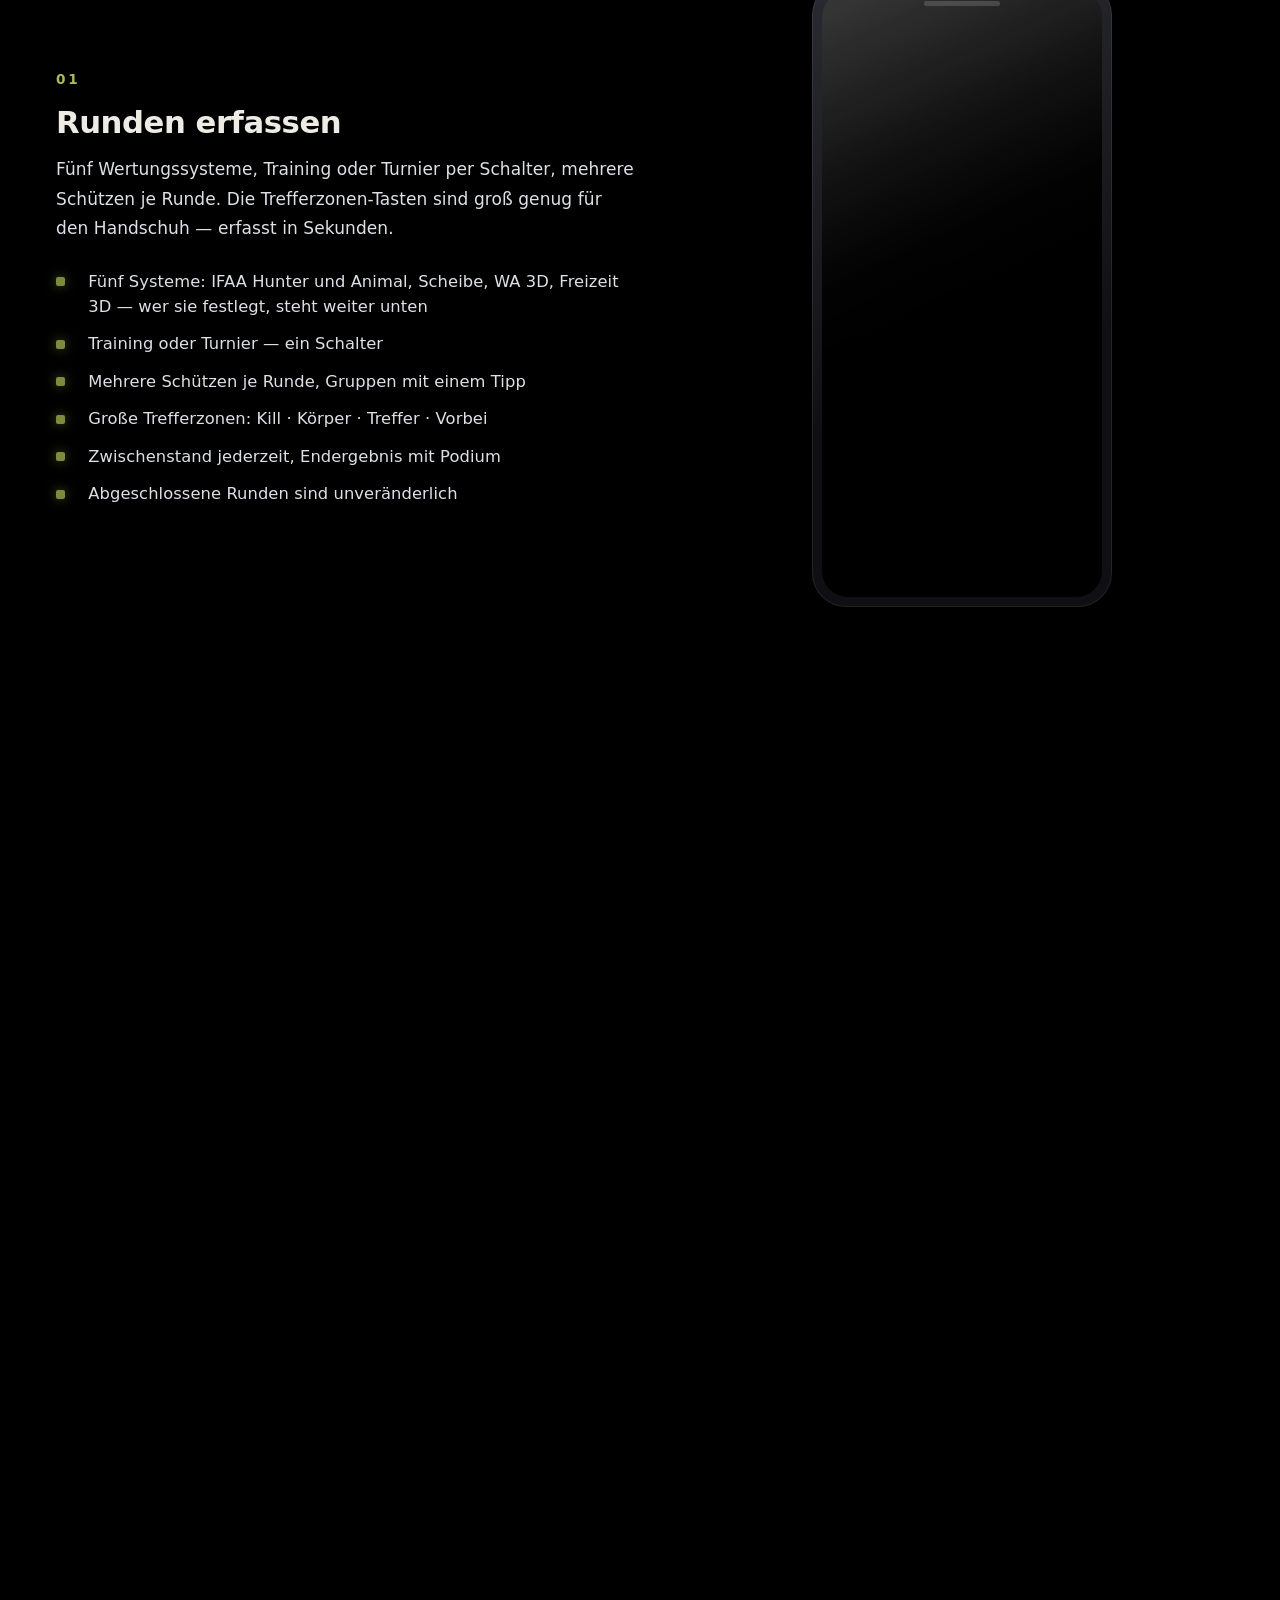
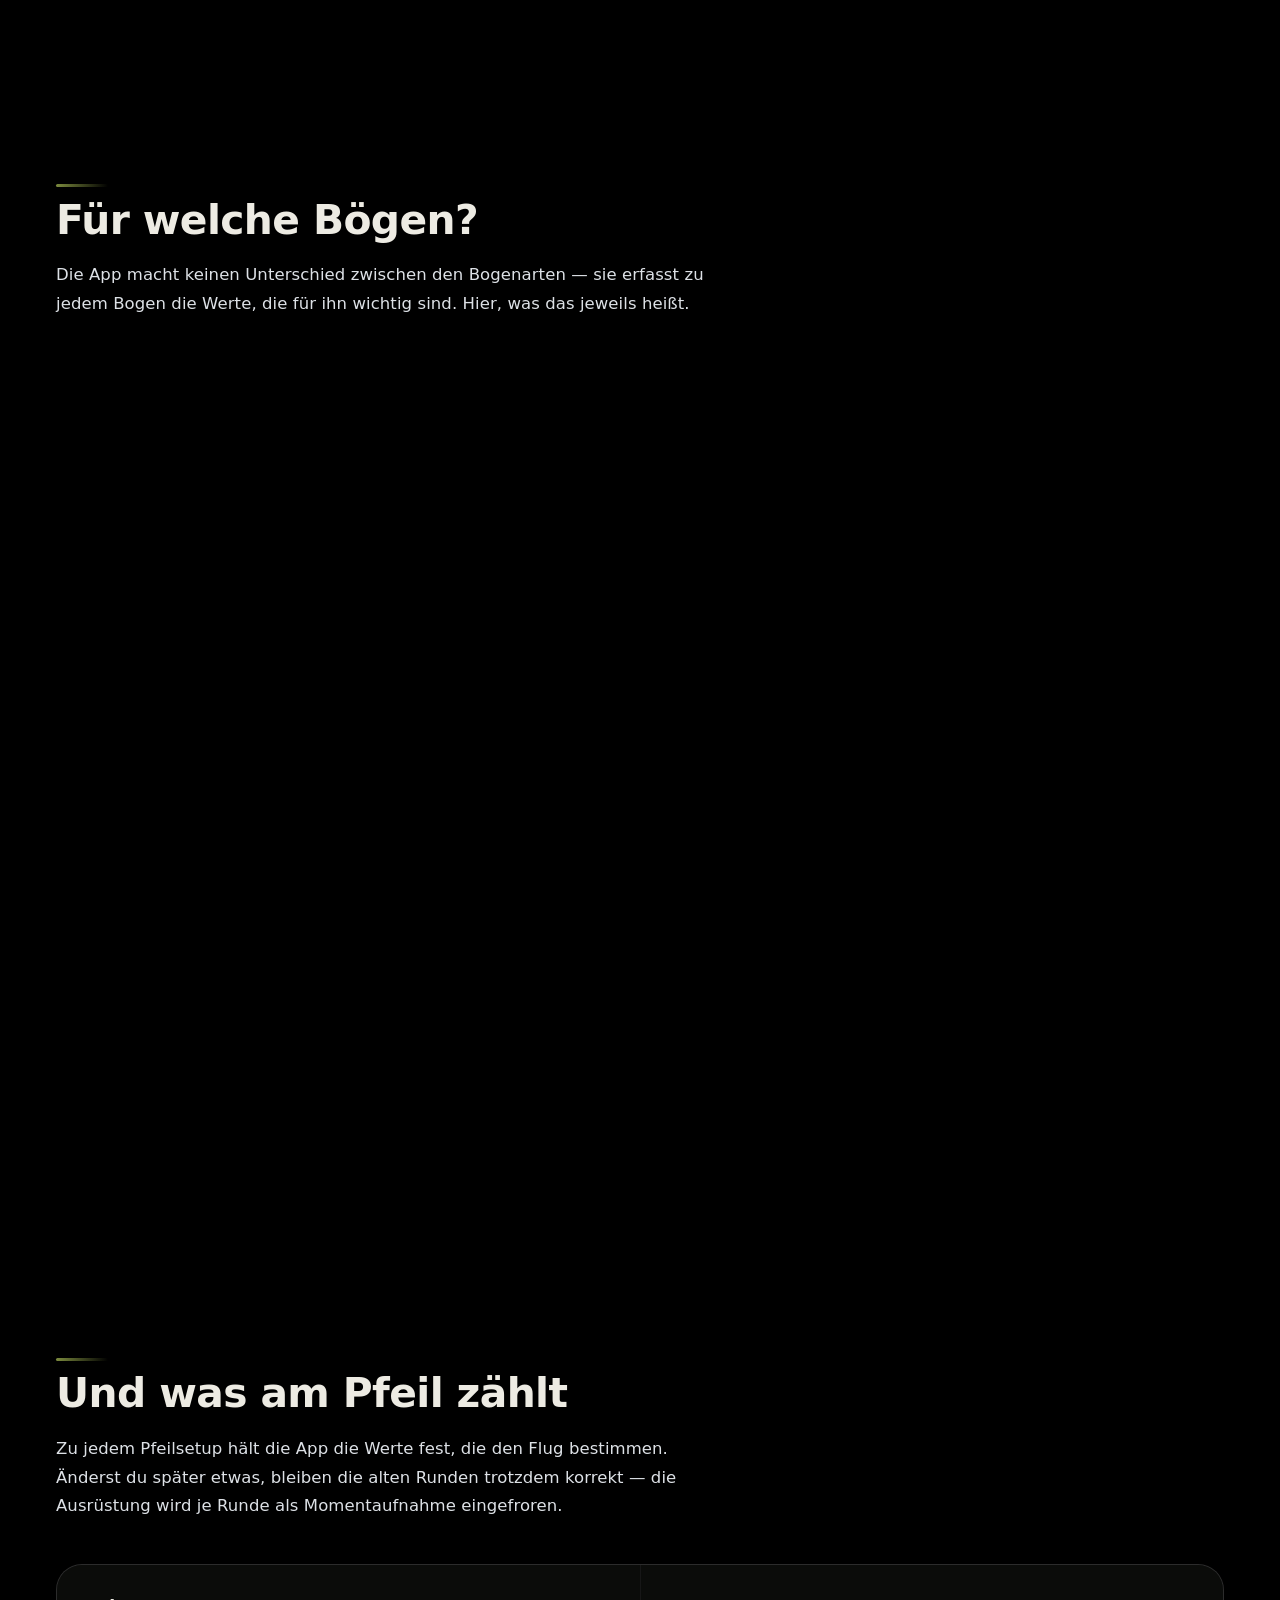
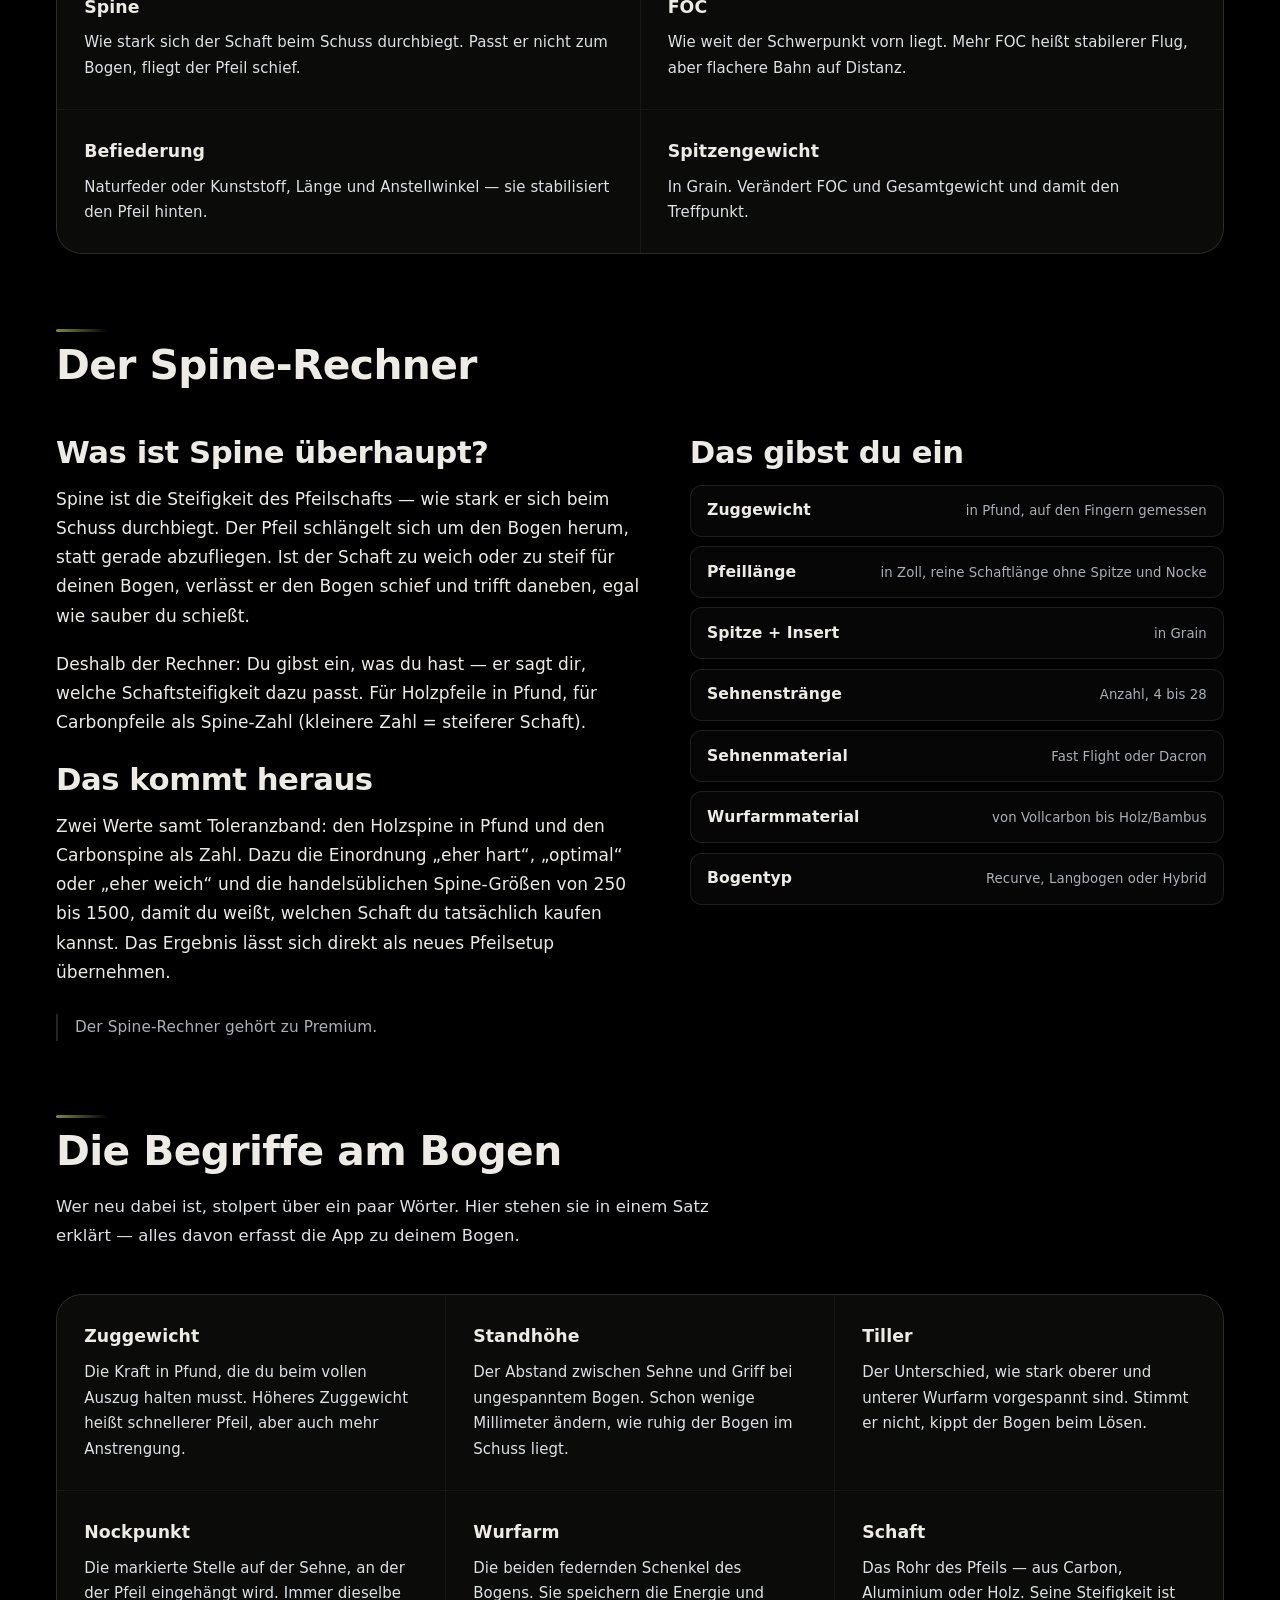
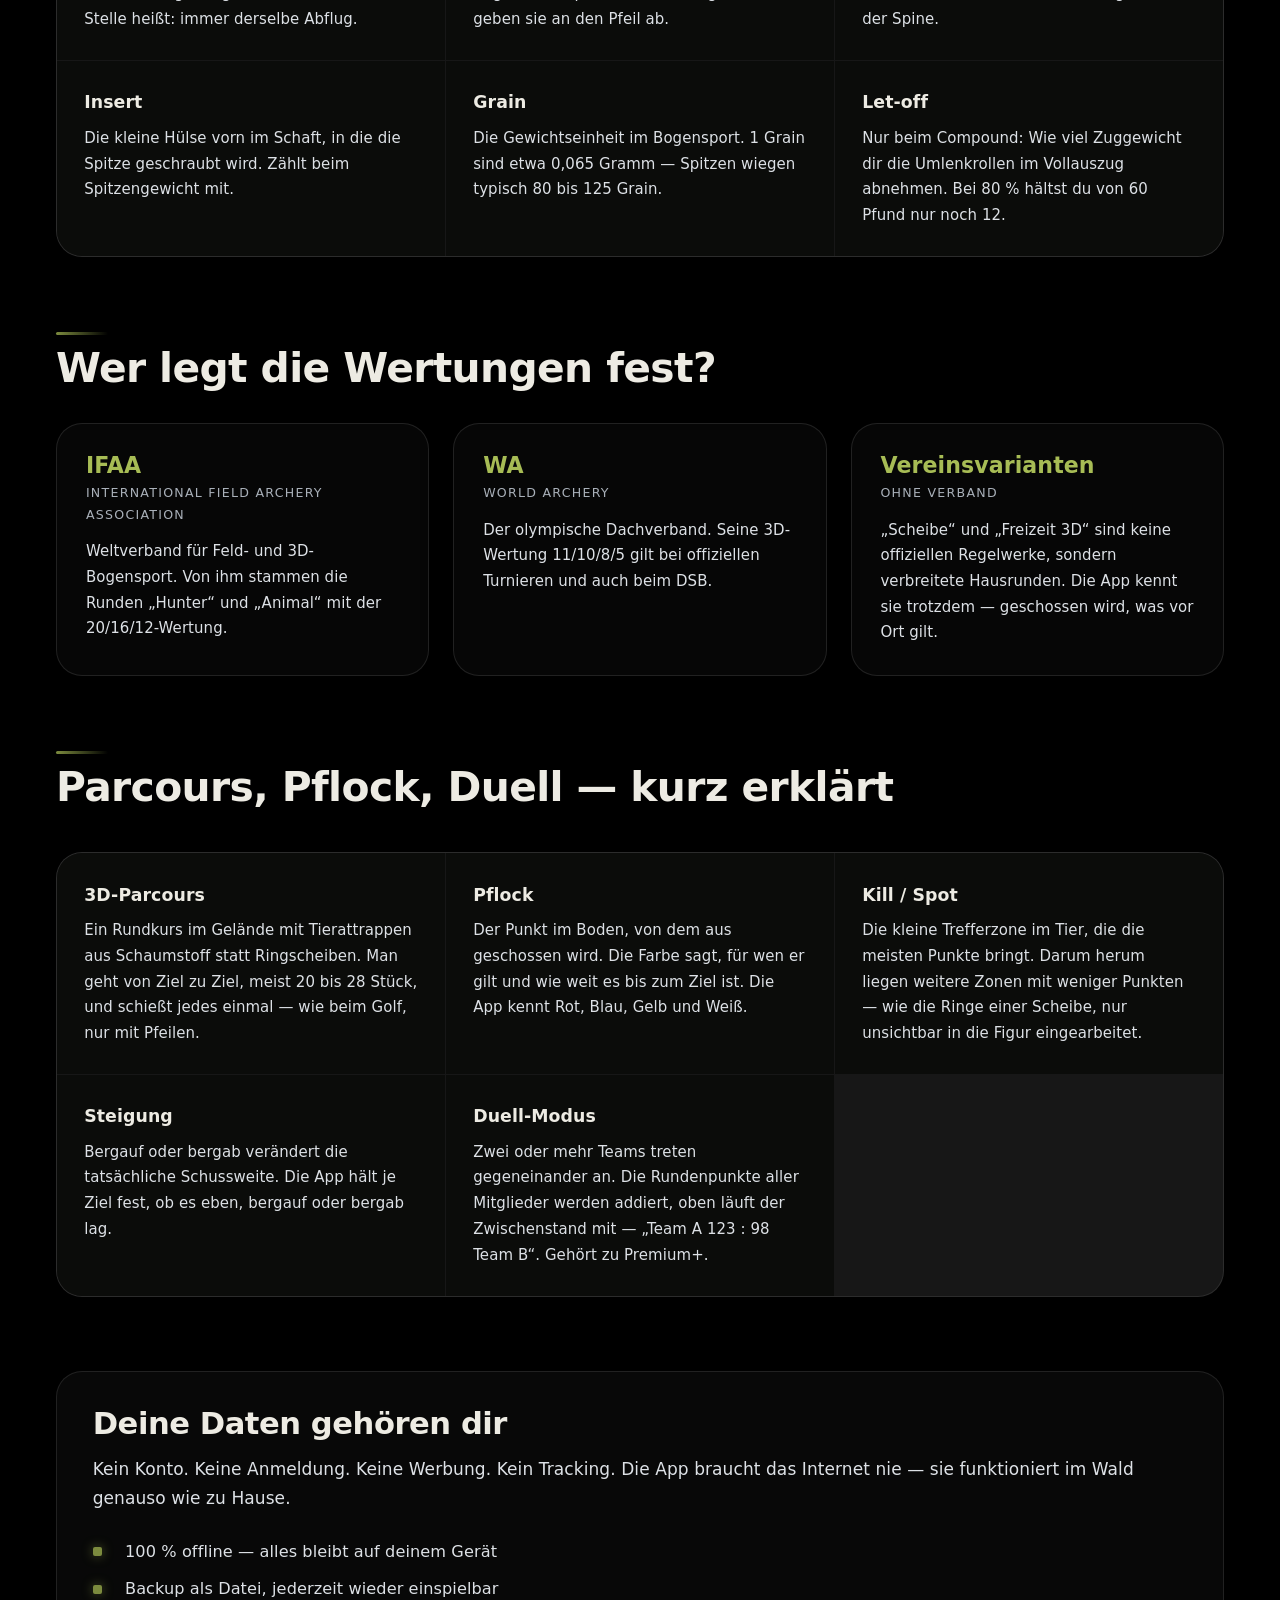
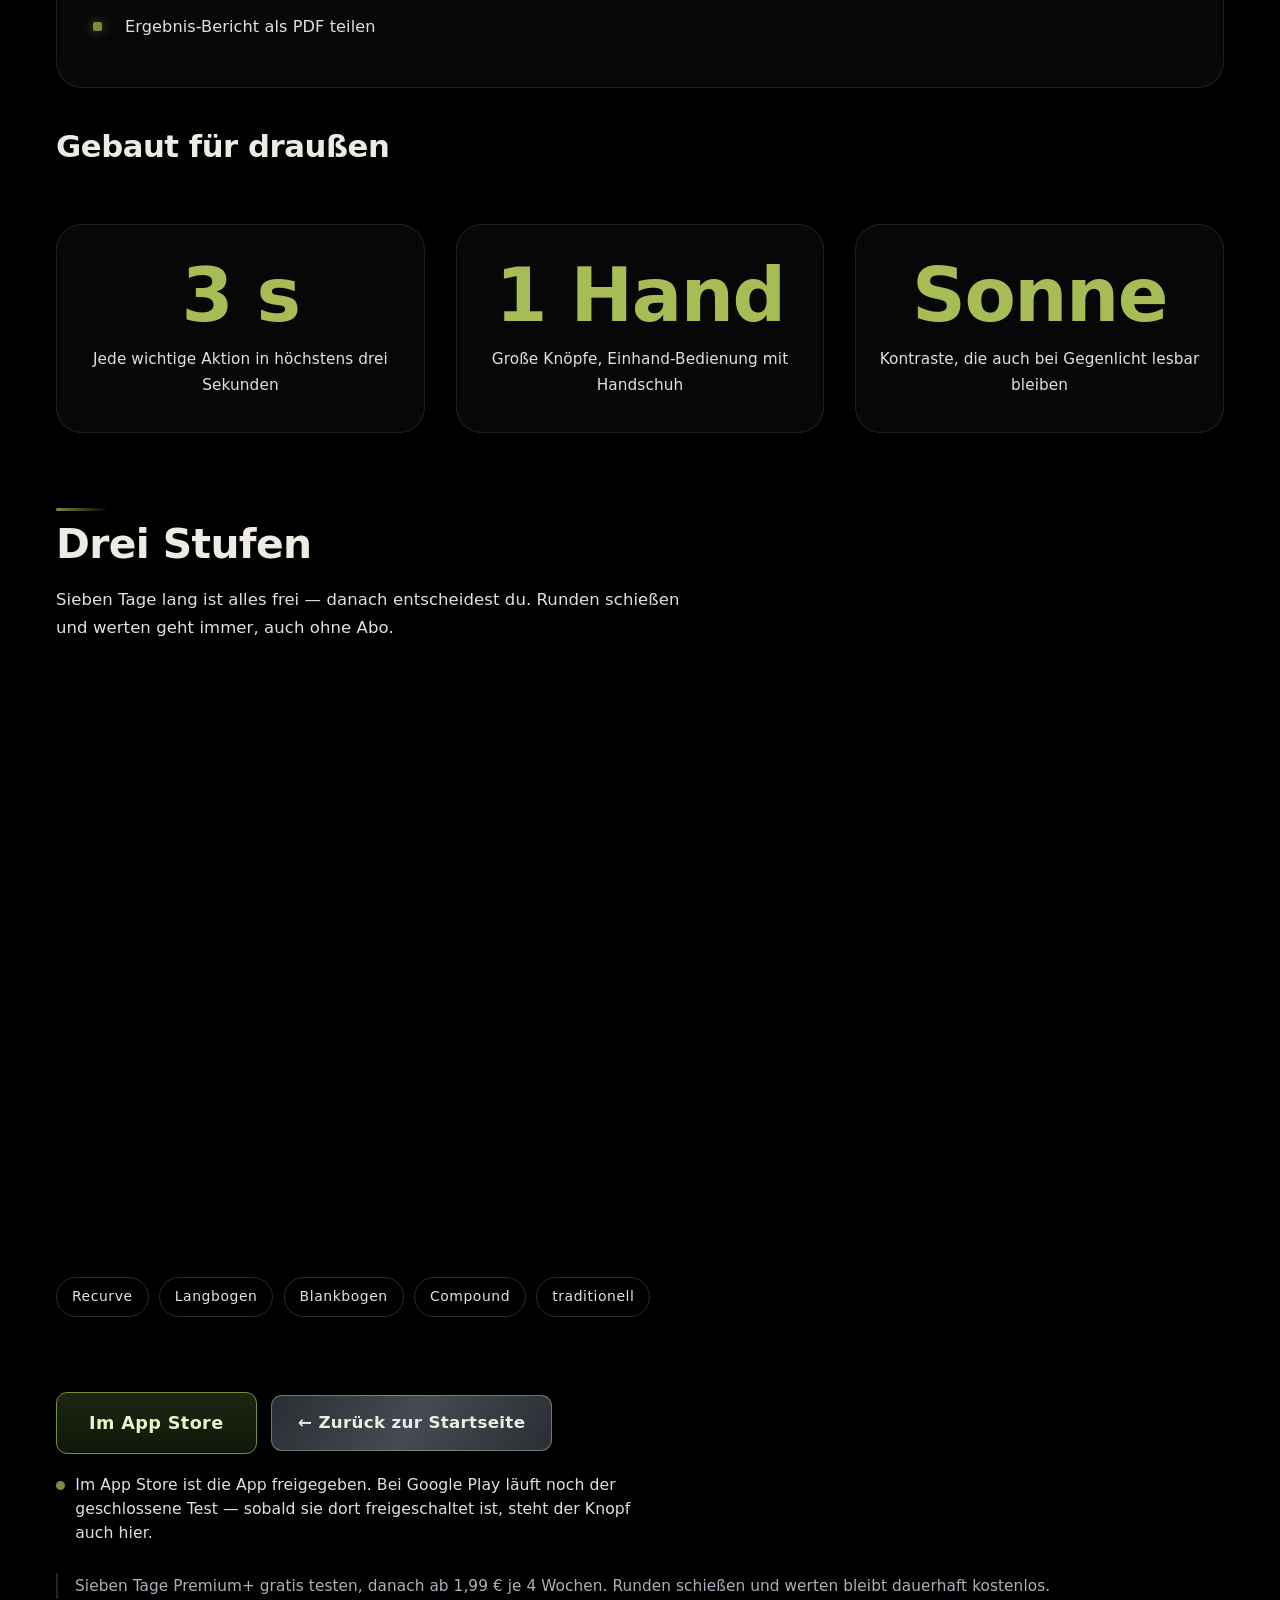
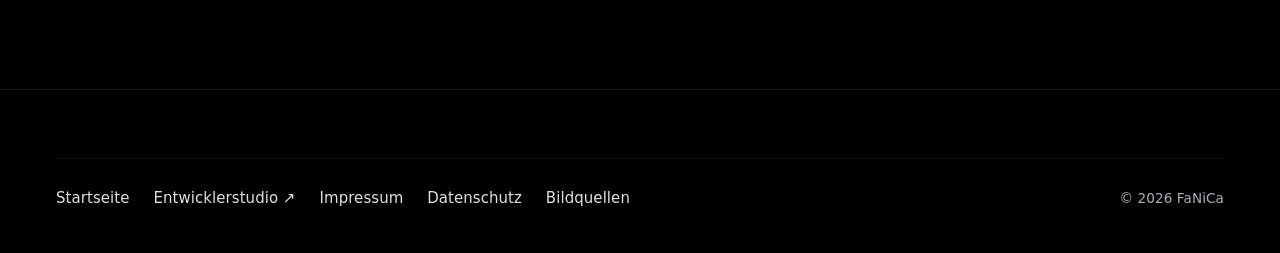
==== commit 99533ffc: "Browser-Knopf entfernt (index + details), Statuszeile ohne Web-Verweis Co-Authored-By: Claude Fable " ====
--- a/details.html
+++ b/details.html
@@ -170,10 +170,6 @@
            href="https://apps.apple.com/de/app/instinct-scoring/id6795424223"
            target="_blank" rel="noopener">
           <span data-t="aktion.apple">Im App Store</span></a>
-        <a class="nbtn b-grass"
-           href="https://alonepard10501.github.io/instinct-scoring/"
-           target="_blank" rel="noopener">
-          <span data-t="aktion.browser">Im Browser testen</span></a>
         <a class="nbtn b-scratch" href="index.html">
           <span data-t="zurueckKnopf">← Zurück zur Startseite</span></a>
       </div>
